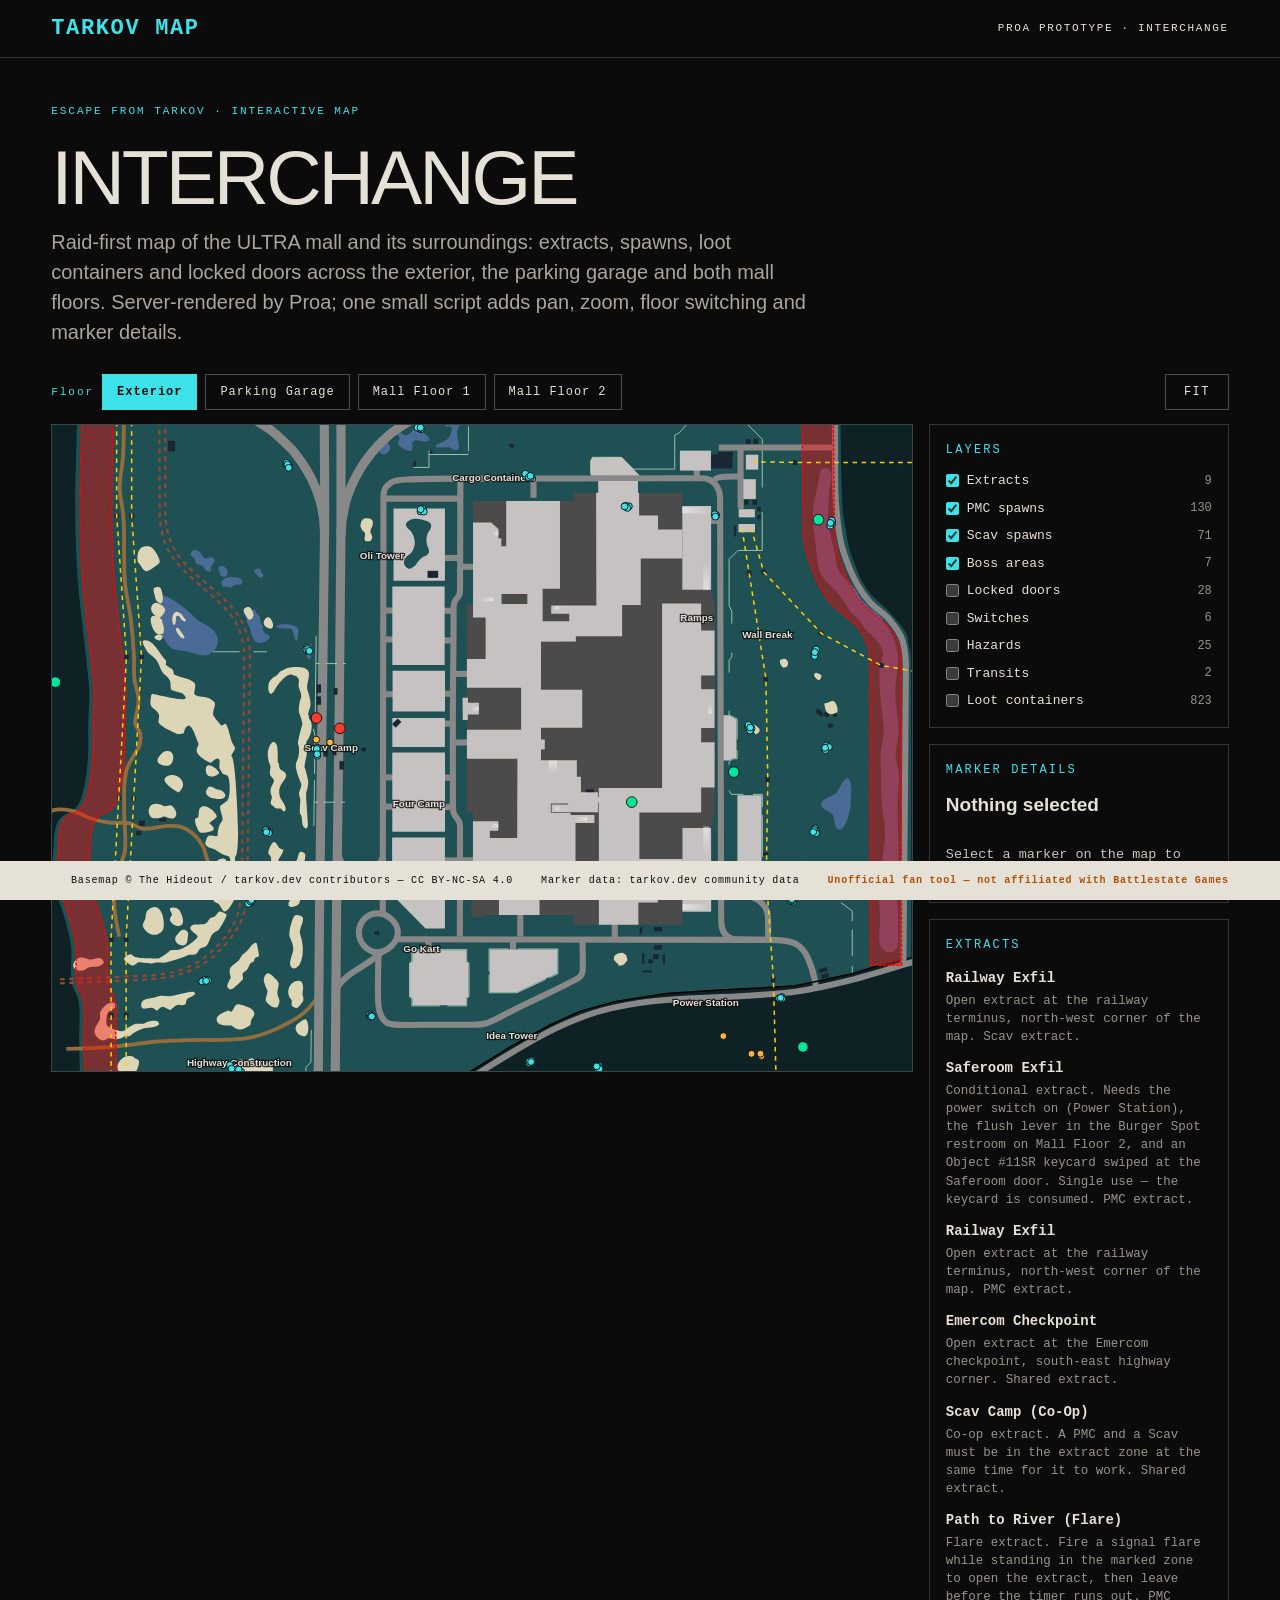
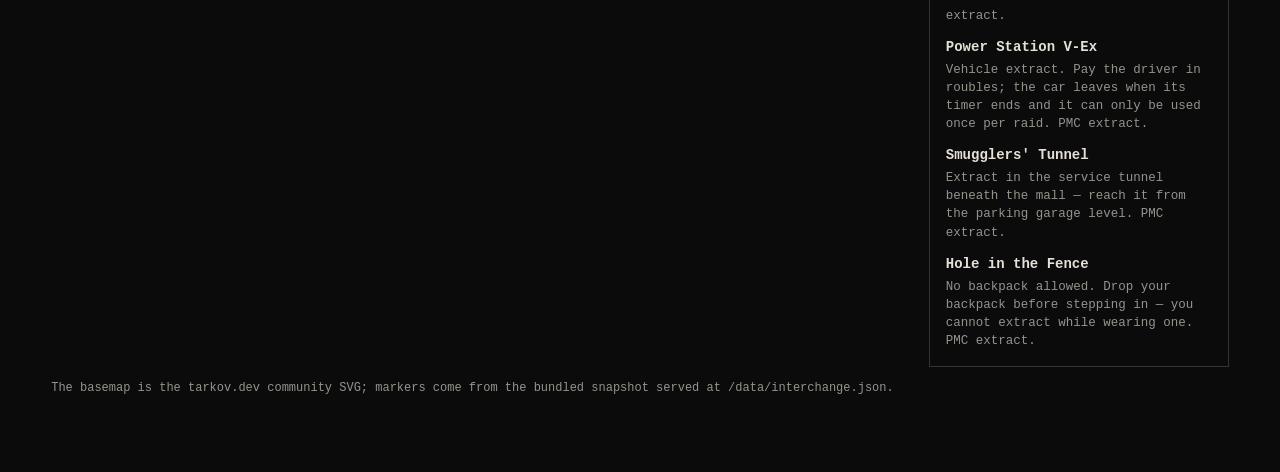
==== index.html @ 5f4df7ed "Static deployment of the Proa build (GitHub Pages) Rendered output of the Proa app (commit f5808dc):" ====
<!DOCTYPE html><!-- Rendered with Proa --><html lang="en"><head><meta charset="utf-8"><meta name="viewport" content="width=device-width, initial-scale=1"><meta name="color-scheme" content="dark"><title>Interchange — Tarkov Map</title><link rel="icon" href="static/favicon.svg"><link rel="stylesheet" href="static/styles.css"></head><body><main data-map-page><header class="topbar"><a class="wordmark" href="./">TARKOV MAP</a><span>PROA PROTOTYPE · INTERCHANGE</span></header><section class="map-intro"><p class="kicker">ESCAPE FROM TARKOV · INTERACTIVE MAP</p><h1 class="map-title">Interchange</h1><p class="lede">Raid-first map of the ULTRA mall and its surroundings: extracts, spawns, loot containers and locked doors across the exterior, the parking garage and both mall floors. Server-rendered by Proa; one small script adds pan, zoom, floor switching and marker details.</p></section><section data-map-app class="map-app"><div class="map-toolbar"><div class="floor-tabs" data-floor-tabs><span class="toolbar-label">Floor</span><button type="button" class="floor-tab" data-floor-tab="exterior">Exterior</button><button type="button" class="floor-tab" data-floor-tab="garage">Parking Garage</button><button type="button" class="floor-tab" data-floor-tab="mall1">Mall Floor 1</button><button type="button" class="floor-tab" data-floor-tab="mall2">Mall Floor 2</button></div><button type="button" class="fit-button" data-fit-button>FIT</button></div><div class="map-layout"><div data-map-stage class="map-stage" id="map-stage"><svg xmlns="http://www.w3.org/2000/svg" xmlns:xlink="http://www.w3.org/1999/xlink" xml:space="preserve" id="svg235" viewBox="0 0 1127.6852 947.02582">
  <style id="style_common">
    .trees { fill:#144043 }
    .cement { fill:#c6c2c2 }
    .land { fill:#1f5054 }
    .rock { fill:#dcd5b6 }
    .water { fill:#4a6b96 }
    .wood { fill:#593700 }
    .tarmac { fill:#768089 }
    .gravel { fill:#946d3e }
    .building { fill:#1a2632 }
    .floor { fill:#70777f }
    .locked { fill:#37414c }
    .map_border { fill:none;stroke:#000;stroke-width:2 }
    .fence { fill:none;stroke:#c4e3c3;stroke-width:1 }
    .road_tarmac { fill:none;stroke:#888 }
    .road_gravel { fill:none;stroke:#946d3e }
    .road_small { stroke-width:5 }
    .road_medium { stroke-width:8 }
    .road_large { stroke-width:12 }
    .railroad { fill:none;stroke:#914833;stroke-dasharray:6;stroke-width:3 }
    .powerline { fill:none;stroke:#ffce00;stroke-width:2;stroke-miterlimit:10;stroke-dasharray:6,6 }
    .danger { fill:red;fill-opacity:.4;stroke:red;stroke-dasharray:4,2;stroke-width:2 }
    .task { fill:#000 }
    .stairs { fill:#FFD700 }
    .shadow { filter:drop-shadow(0 0 2px #000) }
  </style>
  <style id="style_interchange">
    .structure{ fill:#4b4b4b }
  </style>
  <defs id="defs1">
    <linearGradient id="rampDown_l2r">
      <stop offset="0" style="stop-color:#777777;stop-opacity:0"/>
      <stop offset="1" style="stop-color:#000000;stop-opacity:0.5"/>
    </linearGradient>
    <linearGradient id="rampDown_r2l">
      <stop offset="0" style="stop-color:#000000;stop-opacity:0.5"/>
      <stop offset="1" style="stop-color:#777777;stop-opacity:0"/>
    </linearGradient>
    <linearGradient id="rampUp_l2r">
      <stop offset="0" style="stop-color:#ffffff;stop-opacity:0"/>
      <stop offset="1" style="stop-color:#ffffff;stop-opacity:0.5"/>
    </linearGradient>
    <linearGradient id="rampUp_r2l">
      <stop offset="0" style="stop-color:#ffffff;stop-opacity:0.5"/>
      <stop offset="1" style="stop-color:#ffffff;stop-opacity:0"/>
    </linearGradient>
    <linearGradient xlink:href="#rampDown_l2r" id="linearGradient199" x1="570.80627" x2="591.41376" y1="547.44904" y2="547.44904" gradientUnits="userSpaceOnUse"/>
    <linearGradient xlink:href="#rampDown_l2r" id="linearGradient204" x1="619.79303" x2="641.30688" y1="422.59802" y2="422.59802" gradientUnits="userSpaceOnUse"/>
    <linearGradient xlink:href="#rampDown_l2r" id="linearGradient208" x1="570.74658" x2="591.21991" y1="298.05548" y2="298.05548" gradientUnits="userSpaceOnUse"/>
    <linearGradient xlink:href="#rampDown_l2r" id="linearGradient244" x1="655.25275" x2="667.29785" y1="553.22253" y2="553.22253" gradientUnits="userSpaceOnUse"/>
    <linearGradient xlink:href="#rampDown_r2l" id="linearGradient178" x1="548.24091" x2="564.77557" y1="422.53278" y2="422.53278" gradientUnits="userSpaceOnUse"/>
    <linearGradient xlink:href="#rampDown_r2l" id="linearGradient183" x1="573.39221" x2="589.56195" y1="576.43915" y2="576.43915" gradientUnits="userSpaceOnUse"/>
    <linearGradient xlink:href="#rampDown_r2l" id="linearGradient185" x1="684.66193" x2="711.6239" y1="567.37439" y2="567.37439" gradientUnits="userSpaceOnUse"/>
    <linearGradient xlink:href="#rampDown_r2l" id="linearGradient190" x1="654.51849" x2="665.97156" y1="289.8432" y2="289.8432" gradientUnits="userSpaceOnUse"/>
    <linearGradient xlink:href="#rampDown_r2l" id="linearGradient192" x1="576.3573" x2="589.80786" y1="192.79044" y2="192.79044" gradientUnits="userSpaceOnUse"/>
    <linearGradient xlink:href="#rampDown_r2l" id="linearGradient194" x1="559.69928" x2="590.40698" y1="278.69775" y2="278.69775" gradientUnits="userSpaceOnUse"/>
    <linearGradient xlink:href="#rampDown_r2l" id="linearGradient202" x1="673.22711" x2="695.30042" y1="422.70334" y2="422.70334" gradientUnits="userSpaceOnUse"/>
    <linearGradient xlink:href="#rampDown_r2l" id="linearGradient206" x1="583.65594" x2="605.47681" y1="422.56631" y2="422.56631" gradientUnits="userSpaceOnUse"/>
    <linearGradient xlink:href="#rampDown_r2l" id="linearGradient240" x1="863.42493" x2="863.42493" y1="428.76938" y2="416.15024" gradientUnits="userSpaceOnUse"/>
    <linearGradient xlink:href="#rampDown_r2l" id="linearGradient84" x1="657.24396" x2="657.24396" y1="502.37454" y2="489.20514" gradientUnits="userSpaceOnUse"/>
    <linearGradient xlink:href="#rampUp_l2r" id="linearGradient169" x1="673.34357" x2="686.22186" y1="422.54663" y2="422.54663" gradientUnits="userSpaceOnUse"/>
    <linearGradient xlink:href="#rampUp_l2r" id="linearGradient175" x1="584.40588" x2="596.59332" y1="422.229" y2="422.229" gradientUnits="userSpaceOnUse"/>
    <linearGradient xlink:href="#rampUp_l2r" id="linearGradient229" x1="577.13721" x2="585.26691" y1="192.14255" y2="192.14255" gradientUnits="userSpaceOnUse"/>
    <linearGradient xlink:href="#rampUp_l2r" id="linearGradient231" x1="559.83801" x2="578.79132" y1="278.44525" y2="278.44525" gradientUnits="userSpaceOnUse"/>
    <linearGradient xlink:href="#rampUp_l2r" id="linearGradient233" x1="549.2016" x2="559.91034" y1="421.91113" y2="421.91113" gradientUnits="userSpaceOnUse"/>
    <linearGradient xlink:href="#rampUp_l2r" id="linearGradient235" x1="574.34711" x2="585.57257" y1="575.76074" y2="575.76074" gradientUnits="userSpaceOnUse"/>
    <linearGradient xlink:href="#rampUp_l2r" id="linearGradient237" x1="657.16199" x2="657.16199" y1="507.30679" y2="489.81567" gradientUnits="userSpaceOnUse"/>
    <linearGradient xlink:href="#rampUp_l2r" id="linearGradient239" x1="685.30359" x2="702.33179" y1="566.5777" y2="566.5777" gradientUnits="userSpaceOnUse"/>
    <linearGradient xlink:href="#rampUp_r2l" id="linearGradient173" x1="628.65796" x2="641.47662" y1="422.68347" y2="422.68347" gradientUnits="userSpaceOnUse"/>
    <linearGradient xlink:href="#rampUp_r2l" id="linearGradient180" x1="580.14874" x2="592.89923" y1="547.57135" y2="547.57135" gradientUnits="userSpaceOnUse"/>
    <linearGradient xlink:href="#rampUp_r2l" id="linearGradient187" x1="579.55914" x2="593.30176" y1="297.75217" y2="297.75217" gradientUnits="userSpaceOnUse"/>
    <linearGradient xlink:href="#rampUp_r2l" id="linearGradient219" x1="863.62848" x2="863.62848" y1="428.51624" y2="415.77615" gradientUnits="userSpaceOnUse"/>
    <linearGradient xlink:href="#rampUp_r2l" id="linearGradient221" x1="859.25153" x2="859.25153" y1="267.0549" y2="229.66937" gradientUnits="userSpaceOnUse"/>
    <linearGradient xlink:href="#rampUp_r2l" id="linearGradient223" x1="827.39575" x2="865.86719" y1="161.44046" y2="161.44046" gradientUnits="userSpaceOnUse"/>
    <linearGradient xlink:href="#rampUp_r2l" id="linearGradient225" x1="858.66565" x2="858.66565" y1="575.07996" y2="615.83398" gradientUnits="userSpaceOnUse"/>
    <linearGradient xlink:href="#rampUp_r2l" id="linearGradient227" x1="826.42755" x2="864.82324" y1="682.54443" y2="682.54443" gradientUnits="userSpaceOnUse"/>
    <linearGradient xlink:href="#rampUp_r2l" id="linearGradient242" x1="661.1485" x2="668.93115" y1="289.62399" y2="289.62399" gradientUnits="userSpaceOnUse"/>
    <linearGradient xlink:href="#rampUp_r2l" id="linearGradient246" x1="660.5708" x2="669.35779" y1="622.61993" y2="622.61993" gradientUnits="userSpaceOnUse"/>
  </defs>
  <g id="Ground_Level" data-name="Ground Level">
    <g id="Base_Terrain" class="land" data-name="Base Terrain">
      <path d="m1127.69 747.162-41.27 11.484-36.66 11.291-39.01 8.53-36.739 7.449-96.386 5.404-71.785 4.546-68.048 10.614-45.401 12.824L654 836.802l-52.854 29.013-49.816 30.879-17.22 9.853-13.949 6.225-25.19 2.73-458.1031.098s-1.5442-42.934-1.6279-64.411c-.0421-10.802 1.2062-21.619.5662-32.402-.3334-5.617-.7966-11.3-2.2893-16.725-1.616-5.874-5.5539-10.942-7.1324-16.825-1.3237-4.934-1.5933-10.108-1.885-15.207-.6618-11.57 1.5037-23.237.3146-34.764-1.1957-11.592-4.4601-22.893-7.4463-34.158-4.3468-16.397-11.406-32.032-15.21581-48.562-1.00694-4.369-1.7652-8.824-2.00211-13.301-.53738-10.155.47864-20.346 1.332-30.479.98815-11.735.2235-24.038 4.38169-35.055 1.4709-3.898 3.92055-7.56 7.02963-10.332 3.4381-3.066 8.5653-3.638 12.2381-6.418 3.6132-2.735 7.0675-5.955 9.3456-9.872 4.7388-8.149 6.3181-17.824 8.2354-27.054 2.4353-11.722 3.3618-23.733 4.0916-35.684.8192-13.413.067-26.878.3156-40.315.2826-15.279 1.8437-30.552 1.3369-45.826-.4845-14.603-2.711-29.097-4.1797-43.635-3.5092-34.733-8.6059-69.321-11.0685-104.144-2.0489-28.974-2.8865-58.038-3.0766-87.084-.2959-45.221 3.0152-135.6326 3.0152-135.6326l42.5001-.1487 32.1051-13.6815-.075-12.73838 58.9-.10075V13.8489l10.636 8.546 139.573.9248 10.325-9.6421.01-12.4266 80.452-.15153V13.3819l10.629 9.6018h616.408s.62 129.1513 4.17 148.2473c1.78 9.53 3.4 19.495 4.93 29.069 2.35 14.751 8.56 29.141 14.13 42.997 4.9 12.152 13.33 26.25 23.21 34.857 16.39 14.282 26.16 24.973 37.69 40.999 5.2 7.233 4.53 15.573 6.86 24.172 1.67 6.201 1.69 19.197 1.69 19.197Z"/>
    </g>
    <g id="Water" class="water">
      <path d="M272.793 335.596c3.412-.247 6.891-1.532 9.604-3.617 1.417-1.09 3.381-2.597 3.118-4.365-.433-2.904-5.161-3.063-6.985-5.363-1.191-1.502-2.005-3.357-2.37-5.239-.19-.98.355-2.022.125-2.993-.395-1.666-1.883-2.891-2.494-4.49-1.142-2.987-.679-6.501-2.121-9.355-.917-1.815-2.786-2.977-3.991-4.615-.841-1.143-.891-3.193-2.245-3.617-1.599-.501-3.289.971-4.615 1.996-2.297 1.774-4.334 4.146-5.363 6.86-.724 1.908-.746 4.104-.374 6.111.657 3.549 3.344 6.431 4.49 9.854.608 1.817.634 3.796 1.247 5.612 1.142 3.384 2.245 6.951 4.49 9.729.915 1.131 2.169 2.013 3.492 2.619 1.239.567 2.633.972 3.992.873"/>
      <path d="M226.937 261.424c2.016-.036 3.853 1.675 5.862 1.497 1.501-.133 2.752-1.23 4.116-1.871 1.464-.688 2.802-1.702 4.365-2.12 2.255-.604 5.197 1.002 6.985-.499 1.312-1.102 1.799-3.366 1.247-4.989-.41-1.205-1.844-1.824-2.994-2.37-2.269-1.077-4.849-1.515-7.358-1.621-4.4-.186-9.219-.343-13.097 1.746-1.842.992-3.673 2.694-4.115 4.739-.34 1.569.55 3.236 1.371 4.615.362.606.814 1.323 1.497 1.497.714.182 1.384-.61 2.121-.624"/>
      <path d="M193.278 215.991c-2.396-1.582-5.677-3.53-8.29-2.341-2.302 1.048-3.809 4.395-3.243 6.86.43 1.874 3.43 2.014 4.49 3.617 1.096 1.658.769 3.942 1.621 5.738.435.917.918 1.908 1.747 2.494 2.148 1.521 5.434.635 7.608 2.121 1.888 1.29 2.195 4.246 4.116 5.488 1.748 1.129 4.355 2.507 6.094 1.363 1.518-.998.456-3.626 1.015-5.355 1.116-3.451 5.359-6.303 4.615-9.853-.284-1.356-1.803-2.329-3.127-2.738-3.121-.966-6.705 2.399-9.732 1.168-3.399-1.381-3.852-6.542-6.914-8.562"/>
      <path d="M268.922 237.738c-1.477.189-2.94 1.294-3.617 2.62-.416.814-.396 1.919 0 2.744.461.959 1.728 1.256 2.494 1.995 1.147 1.105 1.817 2.701 3.119 3.617.947.667 2.085 1.277 3.242 1.247.819-.02 1.728-.362 2.246-.997.617-.759.825-1.911.623-2.869-.349-1.66-2.469-2.503-2.993-4.116-.232-.712.422-1.627 0-2.245-1.032-1.511-3.299-2.228-5.114-1.996"/>
      <path d="M222.766 234.654c-1.646-.143-3.751.596-4.507 2.065-.904 1.758.551 3.931 1.127 5.822.515 1.69.613 3.876 2.066 4.882 1.905 1.32 5.242 1.852 6.948.282 2.189-2.016 1.705-6.258.375-8.92-1.086-2.175-3.587-3.922-6.009-4.131"/>
      <path d="M1047.62 518.495c2.19 8.138.56 17.5.56 25.803 0 4.723-.53 8.862-1.68 13.462-.84 3.349-7.51 30.075-16.83 20.754-3.83-3.833-1.83-14.177-5.61-17.949-3.39-3.398-17.92-7.902-14.02-15.706 3.07-6.148 14.28-7.551 19.07-12.341 3.38-3.377 14.03-30.676 18.51-14.023"/>
      <path d="M1010.89 107.32c2.74-1.809 7.64-1.197 9.78 1.305 5.65 6.614-.41 17.389-.65 26.083-.39 13.912-2.51 27.867-1.31 41.733 1.11 12.826 5.11 25.237 7.83 37.82 1.88 8.711 1.81 18.151 5.87 26.084 4.63 9.046 13.87 14.882 20.21 22.822 5.35 6.693 7.89 16.085 15 20.867 5.38 3.62 2.41 4.637 8.11 7.738 10.8 5.882 13.35 12.086 20.26 22.257 6.85 10.081 11.74 21.877 13.69 33.909 2.83 17.411-3.45 35.179-3.26 52.818.21 18.104 5.15 36.027 4.57 54.123-.29 8.787-3.94 17.291-3.91 26.083.02 9.898 4.15 19.453 4.56 29.343.38 9.145-1.63 18.241-1.96 27.388-.26 7.385-.09 14.781 0 22.17.22 17.828 1.62 35.645 1.31 53.471-.26 14.586-2.46 29.101-2.61 43.689-.17 16.748 3.09 33.499 1.96 50.21-.77 11.231 3.37 26.825-5.87 33.256-3.99 2.777-11.09.995-14.35-2.608-9.07-10.023-2.49-26.931-3.26-40.429-.74-13.028-1.75-26.084-1.3-39.125.36-10.7 2.12-21.306 3.26-31.952 1.46-13.7 4.59-27.303 4.56-41.081-.02-13.346-3.65-26.462-4.56-39.777-.67-9.76-.45-19.562-.65-29.343-.24-11.737-1.31-23.491-.66-35.212.56-10.068 3.74-19.914 3.92-29.996.28-16.154-3.65-32.123-4.57-48.254-.64-11.286-1.53-22.637-.65-33.908.58-7.482 5.66-14.871 3.91-22.171-2.52-10.57-11.44-18.864-19.56-26.083-9.39-8.345-5.88-10.627-15.33-18.91-9.91-8.685-15.77-21.114-24.13-31.3-7.13-8.696-17.31-15.289-22.17-25.431-5.34-11.15-4.9-24.258-6.52-36.516-2-15.14-4.765-30.399-3.911-45.646.743-13.279 4.721-26.191 7.821-39.125 1.32-5.487-.14-13.197 4.57-16.302"/>
      <path d="M525.335 44.213c-3.766-.2382-13.223 2.9128-9.14 6.9962.831.8309 5.674-1.097 7.561.7899 2.527 2.5274-1.811 12.9819-3.611 14.7825-2.549 2.5485-6.621 4.5076-10.594 5.8774-1.317.4539-7.127 3.0511-6.293 4.7202 1.896 3.7914 16.71-.1666 18.805 1.9279.877.8766 7.506 4.0897 8.915 3.3853 7.34-3.6704-1.401-17.306.451-24.7126.384-1.537.522-3.0331 1.016-4.5137.727-2.1812 4.621-4.5188 1.692-7.4476-2.898-2.898-5.549-1.8055-8.802-1.8055"/>
      <path d="M439.294 60.6702c6.403-.2769-.241 11.0987 1.804 13.1436 5.106 5.1057 1.73 12.3245-4.639 13.9168-1.124.281-4.176.2052-4.896-.5155-7.276-7.275-.772-26.1771 7.731-26.5449"/>
      <path d="M452.953 57.3195c-.612.5311-2.092.454-1.031 2.5772.804 1.6069 2.093 3.3818 3.093 4.3812 2.539 2.5388-2.777 7.59-1.289 10.5664 1.403 2.8058 14.222 11.55 18.04 7.7315 3.75-3.75-3.026-10.4166 4.382-12.8858 4.887-1.629 14.096 3.9438 18.04 0 2.944-2.9444-4.613-7.4473-6.443-9.2779-1.947-1.9472 2.365-7.6863.258-9.7932-1.774-1.7739-9.726-1.3563-11.598.5154-4.132 4.1322-2.101 7.1072-9.535 10.8241-7.981 3.9905-10.395-7.6969-13.917-4.6389"/>
      <path d="M338.269 336.17c-2.585 1.061-2.185 4.246-3.608 5.67-2.795 2.795-.825 16.649 3.608 14.432 3.03-1.515-.965-6.059.258-8.505 1.039-2.079 4.095-13.384-.258-11.597"/>
      <path d="M321.26 331.273c1.987-4.197 3.05-12.928 0-15.978-4.323-4.322-21.776-6.316-26.288-1.804-4.172 4.172 18.912 3.191 19.071 3.35 3.614 3.614 4.259 20.68 7.217 14.432"/>
      <path d="M188.908 303.965c-8.954-9.165-23.287-21.533-36.181-27.98-1.167-.583-6.826-3.305-8.202-1.93-13.662 13.663-3.666 53.259 9.649 66.574 4.928 4.929 15.915 4.582 22.674 6.272 5.638 1.409 19.859 6.033 25.327 5.065 9.767-1.728 17.997-13.548 14.231-24.844-4.388-13.164-20.935-16.439-27.498-23.157"/>
    </g>
    <g id="Structure" class="structure">
      <path d="m827.051 138.497-143.313.015v10.694H552.234v136.242h-7.971v272.834h7.921V675.98h-1.866v18.947h18.704v-2.246h114.874v13.026h143.293v-127.31h37.692l4.67-20.073V285.22l-4.67-19.372h-37.83Z"/>
    </g>
    <g id="Gravel" class="road_gravel  road_small">
      <path d="M349.613 799.308s-11.925 15.751-19.476 21.982c-10.091 8.329-21.905 14.503-33.785 19.985-11.274 5.203-23.034 9.776-35.233 12.089-28.639 5.428-58.244 2.489-87.36 3.861-12.872.606-25.77.851-38.612 1.93-15.013 1.262-29.887 3.888-44.8861 5.31-15.7361 1.491-31.5029 2.815-47.2995 3.378-5.3058.189-24.611.724-24.611.724"/>
      <path d="M210.679 636.103s-5.725-12.194-8.115-18.485c-1.823-4.798-2.26-10.155-4.734-14.652-3.91-7.105-9.231-13.631-15.554-18.709-4.218-3.388-9.219-5.971-14.426-7.439-4.932-1.39-10.206-1.213-15.329-1.127-11.258.189-22.424 5.081-33.587 3.607-6.391-.845-11.714-5.712-18.033-6.988-7.6631-1.548-15.6708.161-23.4434-.677-7.6777-.827-15.34-2.168-22.7671-4.282-10.2266-2.912-19.3548-9.285-29.755-11.497-7.2852-1.549-15.06678-2.836-22.31618-1.127-3.2747.772-8.79124 4.959-8.79124 4.959"/>
      <path d="M87.8943 721.141s-5.3342-24.819-6.4366-37.741c-1.1864-13.908-1.1922-28.846 2.048-42.423 2.462-10.316 8.3832-18.425 11.1177-28.672 1.061-3.976 1.0418-8.176 1.1703-12.288.4695-15.019-1.6383-30.031-1.4628-45.056.2041-17.483-1.5645-35.473 2.9257-52.37 1.6241-6.112 5.5294-11.378 8.4844-16.969 2.713-5.134 6.824-9.65 8.485-15.214 1.565-5.247 2.342-11.036 1.17-16.384-.953-4.349-5.609-7.329-6.437-11.703-.987-5.218 1.338-10.536 2.048-15.799.751-5.563 2.527-11.066 2.341-16.676-.301-9.061-4.541-17.616-5.559-26.624-1.139-10.081-.056-20.297-.585-30.428-.837-16.03-2.132-32.05-4.096-47.981-1.946-15.786-6.1286-31.268-7.6068-47.104-2.7838-29.821.0651-59.967-2.3406-89.82-.9328-11.575-4.4812-22.912-4.6811-34.523-.2515-14.602 3.5319-29.014 4.3885-43.5932 1.0069-17.1371.8777-51.4925.8777-51.4925"/>
    </g>
    <g id="Roads" class="road_tarmac">
      <g id="Normal_Roads" class="road_medium" data-name="Normal Roads">
        <path d="M371.839 791.311c14.514-25.829 42.63-30.618 61.465-51.118"/>
        <path d="M453.672 715.553c.227 12.606-14.117 26.222-26.725 26.062-12.291-.158-24.699-11.961-24.477-26.062.214-13.064 10.305-24.768 24.074-24.92 14.6-.054 26.908 12.735 27.128 24.92Z"/>
        <path d="M375.848 611.636c.195 11.491 12.638 26.263 26.811 26.582 12.852.288 30.38-12.701 31.501-22.739"/>
        <path d="M433.79 690.182c1.321-372.342.972-539.185.949-545.514s.745-9.868 2.59-12.613 4.422-5.271 8.032-7.376 14.905-3.363 19.675-3.623c4.771-.26 13.585-1.076 68.095-1.173"/>
        <path d="M738.453 703.936v21.431"/>
        <path d="m939.504 725.44-487.017-.82"/>
        <path d="M695.935 722.238c.009 6.913.238 11.697.349 17.224.169 8.511.201 13.852.178 20.922-.28 5.229.651 10.977-5.13 14.502-28.254 16.081-62.396 30.406-91.5 45.511-8.95 4.446-22.016 12.08-30.262 14.524-7.477 2.215-14.419 1.799-22.216 1.847-20.106.123-38.313.233-60.127.154-18.706.042-42.61 1.847-48.871-3.131-6.481-5.55-9.34-12.792-10.319-22.695-.946-13.264-.479-23.843-.472-37.625.006-10.957.957-24.531.774-32.971"/>
        <path d="M535.681 120.89s-.121 113.096-.434 141.108c-.05 4.421.283 7.601-1.197 10.89-1.386 3.083-4.262 5.04-5.583 7.926-1.215 2.658-1.666 6.672-1.657 9.79.125 43.479-.741 80.121-.89 120.184-.165 44.759-.337 89.709 0 134.278.026 3.371-.114 9.167.672 12.593.914 3.986 3.991 7.626 5.952 9.899 3.469 4.023 2.682 7.418 2.698 12.778.127 46.257-.239 140.566-.239 140.566"/>
        <path d="M532.529 119.842c109.513.22 210.884-.521 320.668-.476"/>
        <path d="M939.504 725.44s.539-16.427 0-31.097c-.544-14.785-14.901-25.736-30.913-28.018-12.999-1.853-44.156-1.46-44.156-1.46"/>
        <path d="M877.959 666.002c-.166-48.595-.157-224.139-1.309-521.737-.584-9.27-6.133-24.868-23.61-24.893"/>
        <path d="M1002.46 787.74s-1.77-19.587-11.562-40.655c-3.032-6.024-8.537-12.665-14.343-16.093-9.284-5.477-37.051-5.552-37.051-5.552s-29.372 0-45.871-1.023c-11.832-3.101-15.228-13.359-15.429-22.457-.29-13.025-.224-29.371-.245-35.468"/>
        <path d="M513.877 659.713h18.958"/>
        <path d="M514.204 621.114h18.23"/>
        <path d="M512.804 550.918h11.213"/>
        <path d="M512.439 512.397h12.005"/>
        <path d="M512.416 441.475h12.005"/>
        <path d="M449.643 512.082h-13.28"/>
        <path d="M449.643 550.553h-13.371"/>
        <path d="M450.854 402.879h-14.673"/>
        <path d="M512.617 332.444h12.005"/>
        <path d="M513.062 293.351h11.56"/>
        <path d="M451.582 293.026h-15.777"/>
        <path d="M451.246 330.945h-15.777"/>
        <path d="M514.231 224.081h18.514"/>
        <path d="M434.38 146.154h100.137"/>
        <path d="M631.723 120.923v23.994"/>
        <path d="M614.363 720.994v-31.135"/>
        <path d="M604.838 722.569v15.828"/>
        <path d="M493.833 726.704v14.124"/>
        <path d="M525.226 402.132h-12.005"/>
        <path d="M864.641 175.295h15.226"/>
        <path d="M536.844 235.675h18.514"/>
        <path d="M528.127 376.261h18.513"/>
        <path d="M528.413 466.241h18.513"/>
        <path d="M536.206 621.055h18.514"/>
        <path d="M846.019 108.196v8.945"/>
        <path d="m903.518 80.8544.183 78.5306"/>
        <path d="m1028.02 79.0612-153.025-.1501"/>
        <path d="M902.533 117.186c-17.28-.202-32.747-.317-33.909 6.061"/>
        <path d="M1161.63 746.138c-28.84 6.091-85.41 25.046-114 32.234-23.89 6.006-47.955 11.585-72.338 15.125-21.113 3.067-42.506 3.761-63.789 5.261-41.18 2.903-82.634 2.433-123.636 7.234-22.55 2.641-44.649 6.501-66.595 12.321-18.23 4.834-35.366 11.77-52.545 19.554-34.948 15.836-67.128 36.028-99.653 56.382-28.817 18.034-74.355 49.362-74.355 49.362"/>
        <path d="M1117.31 757.28s2.48-260.058 3.26-388.45c.08-12.184-1.07-24.57-4.4-36.288-2.97-10.406-10.21-19.222-17.16-27.483-7.47-8.867-18.2-14.539-25.94-23.169-6.03-6.721-11.37-14.146-15.76-22.035-8.33-14.97-14.79-30.775-19.79-47.439-5.2-17.344-6.62-35.656-8.25-53.69-1.81-20.111-1.67-40.364-1.67-60.5574.01-35.0183-.65-93.39362-.65-93.39362"/>
      </g>
      <g id="Highways" class="road_large">
        <path d="M478.475 39.0898c-26.897 14.6763-39.424 24.1391-57.743 45.0851-23.053 28.0491-41.54 62.7461-41.782 111.7851"/>
        <path d="M348.819 946.999c.148-153.392 2.956-330.318 4.832-484.737.938-77.21 3.189-196.881 3.744-274.029.556-77.149-.585-111.7744-.511-188.47288"/>
        <path d="M259.163 38.8309c28.247 16.232 32.586 20.0323 55.308 42.648 24.094 28.6581 44.204 64.6431 42.85 114.4691"/>
        <path d="M371.059 947.026c0-153.401 3.694-367.166 5.571-521.626.938-77.23 1.727-154.46 2.281-231.557.553-77.097-.121-117.1444-.121-193.843"/>
      </g>
    </g>
    <g id="Rocks" class="rock">
      <path d="M102.722 877.705c-6.9739-.015-9.558 1.716-12.832 4.99-11.9875 11.987 2.2993 26.204 15.684 21.742 2.759-.92 10.73-17.785 7.486-21.029-1.284-1.284-3.688-1.549-4.99-2.852-1.649-1.649-2.423-2.845-5.348-2.851m159.143 3.111c-2.155.01-5.466 2.543-5.872 2.949-2.143 2.144-8.119-2.931-10.337-.713-4.149 4.149-8.289 10.07-13.545 15.327-2.784 2.783-7.098 1.751-9.623 4.277-2.433 2.433-4.209 5.415-6.899 6.299-12.871 4.227-60.054-2.436-62.607.117-2.825 2.824-29.63 1.015-38.496 1.068-18.8232.113-31.2203-14.404-40.9695-9.529-6.7927 3.396-19.1338-7.537-27.4016 8.24-1.752 3.343 18.8125 5.924 20.6071 5.924 5.9813 0 14.239-2.08 19.873-2.08 6.6816 0 10.129-.277 16.127 1.723 6.782 2.26 16.447-1.765 22.812.357 10.272 3.424 20.631-2.329 25.665-1.07 1.91.477 18.966 2.627 23.257 2.437 2.428-.107 6.351-2.344 9.268-2.344 2.258 0 9.705.457 11.742 1.475 3.798 1.899 12.669-.405 20.254-.932 5.077-.352 14.409-.279 14.609-.279 2.246 0 8.099-1.274 10.694-2.139 6.896-2.298 16.007 6.804 23.168-.357 4.167-4.167 15.992 4.285 21.386 1.07 2.907-1.732.076-6.566 1.426-9.267 8.731-17.461-5.559-12.583-14.613-17.11-3.606-1.803-7.295-3.017-9.268-4.99-.323-.324-.76-.455-1.257-.453"/>
      <path d="M923.678 455.31c-1.495-.826-2.805-2.331-3.796-3.322-.779-.778-2.608-1.988-3.037-2.847-.889-1.777 3.286-7.041 6.169-5.6.954.477 1.64 1.45 2.373 2.183.814.815 2.01 1.496 2.657 2.468 2.15 3.225-1.952 6.514-4.366 7.118"/>
      <path d="M1014.41 414.688c1.22-.576 3.37.143 4.37-.854.72-.719 1.84-.603 2.56-1.329.6-.597 1.39-.4 2.18-.664 4.96-1.651 8.78 10.835 7.12 14.142-.7 1.406-4.14 2.499-5.88 2.847-6.91 1.382-8.61-2.49-10.35-7.688-.21-.647.01-1.685-.28-2.278-.51-1.011-.82-3.652.28-4.176"/>
      <path d="M955.568 358.122c.266-.392 4.867-2.55 6.739-1.614 3.276 1.639 4.775 4.97 3.037 8.447-.243.485-.686 1.719-1.234 1.993-1.175.588-2.312.911-3.606 1.234-2.475.619-6.829-7.271-4.936-10.06"/>
      <path d="M1003.78 374.921c1.8.692 4.1 1.347 5.51 2.752 1.8 1.807-1.75 7.813-3.89 6.739-1.47-.732-4.59-3.709-5.13-5.315-.79-2.373 1.46-4.966 3.51-4.176"/>
      <path d="M117.225 210.346c2.629-1.619 7.238-2.301 10.44-1.234 1.057.353 1.879.702 2.752 1.139 3.309 1.655 11.862 15.477 10.441 19.742-.712 2.133-13.646 10.767-16.515 11.484-2.136.534-5.613-2.59-6.454-4.271-1.15-2.3-3.602-5.691-5.315-7.403-.452-.453-.557-2.289-.664-3.037-.873-6.113.9-13.7 5.315-16.42"/>
      <path d="M133.478 263.585c-.574.245-.61 5.714.52 7.973 1.369 2.737.734 6.454 2.773 8.493 13.219 13.218 7.565-16.372 4.68-17.333-3.705-1.235-5.34-.259-7.973.867"/>
      <path d="M130.011 288.025c1.456-3.827 5.105-6.548 9.534-4.334 12.566 6.283 9.436 11.191 1.733 18.894-1.458 1.458-14.216-6.808-11.267-14.56"/>
      <path d="M143.705 304.838c.677.48.573 3.627 1.213 5.547.665 1.996 1.56 3.454 1.56 5.547 0 2.558.35 6.758-1.733 7.8-.551.275-1.539-.097-2.08.173-8.73 4.365-16.458-18.556-12.307-22.707 4.073-4.073 11.482 2.32 13.347 3.64"/>
      <path d="M137.465 325.118c-8.995 2.836 2.401 9.213 5.2 6.414 4.906-4.907.741-8.287-5.2-6.414"/>
      <path d="M257.586 288.545c-11.522.191-4.539 11.408.173 16.12 1.358 1.357 5.547-1.925 5.547-2.947 0-1.012 1.06-2 .693-3.467-.907-3.627-3.073-9.762-6.413-9.706"/>
      <path d="M288.786 307.785c-5.329-13.676-14.584.323-10.053 4.853 6.961 6.962 13.84 4.866 10.053-4.853"/>
      <path d="M121.323 332.118c12.118-.213 19.267 17.795 27.6 26.128 1.45 1.45-.773 5.115.368 6.256 2.805 2.804 6.315 3.738 8.832 6.256 1.229 1.229.546 5.609 2.576 6.624 8.594 4.297 19.263 4.174 25.761 10.672 3.726 3.727-2.466 14.039 1.104 15.824 8.417 4.209 15.356-.468 25.024 9.2 3.344 3.345-3.5 12.966-.943 18.08 1.021 2.042 9.303 12.141 10.436 12.757 2.025 1.1 3.673-3.95 5.595-1.765 4.853 5.521 5.715 23.454 11.172 28.911 4.081 4.081-5.905 11.042-3.265 13.683 5.388 5.388 8.285 92.682 8.285 98.719 0 5.861-.155 28.86-2.944 31.648-3.741 3.741 2.918 20.113 3.68 23.92.798 3.993-3.916 27.941-5.152 31.649-1.262 3.786-10.217 21.488-15.136 16.569-1.824-1.825-4.222-7.223-5.84-8.841-1.65-1.65-5.411-1.989-6.624-4.416-2.704-5.409 5.674-23.132 8.784-26.242 6.822-6.822 9.775 1.315 12.56-9.823.808-3.234 1.818-21.93-1.84-22.438-8.912-1.235-16.836-9.515-21.496-10.097-3.746-.468-10.862-3.594-8.68-9.049 1.099-2.748 1.87-6.046 3.916-7.474 2.188-1.528 11.906 2.476 11.954-.915.097-6.798 1.949-14.564 5.379-17.994 4.217-4.218-5.222-17.15-1.377-20.995 1.825-1.825 6.354-4.24 8.464-6.35 4.488-4.489 4.076-26.071 1.104-32.016-1.157-2.315-5.774-2.094-6.992-3.312-1.085-1.085-1.86-3.7-2.944-4.784-3.513-3.513.681-11.831-1.84-14.352-3.723-3.723-8.434 4.169-11.162 4.652-2.042.361-11.873-6.343-13.862-8.332-9.737-9.737.19-12.867-2.208-17.665-2.893-5.785-6.84-20.182-11.126-22.107-5.994-2.692-7.639 9.224-8.011 9.595-.873.874-7.727 1.289-8.832.736-7.322-3.661-17.366-7.43-23.184-13.248-2.873-2.873 1.027-8.986-.736-12.512-5.456-10.911-13.565-5.773-10.304-22.08.226-1.13-.004-3.678 1.472-4.416 2.297-1.148 59.901 16.136 40.008-.745-1.484-1.259-13.131-3.563-14.153-4.585-4.013-4.013 2.921-10.327-8.191-19.326-6.163-4.991-6.278-9.612-9.936-16.928-3.453-6.906-12.379-10.406-15.456-16.56-1.761-3.523-7.944-12.405-1.84-12.512"/>
      <path d="M201.548 503.607c-1.498-17.35 19.535.704 17.296 2.944-5.665 5.665-16.428 7.108-17.296-2.944"/>
      <path d="M204.492 525.319c2.425-2.974 6.717.415 9.568 1.84 3.249 1.625 7.596.972 10.304 3.68 14.951 14.951-34.218 12.07-19.872-5.52"/>
      <path d="M197.868 549.975c8.085-1.413 20.402 11.614 17.664 14.352-2.825 2.824-6.278 4.805-9.2 7.728-1.087 1.087 8.778 5.574 4.784 9.568-1.642 1.642-13.78 4.519-17.664 2.576-1.514-.757-8.484-15.069-5.52-18.032.744-.744 2.63-.791 3.312-1.472 2.13-2.13-1.462-13.307 6.624-14.72"/>
      <path d="M152.059 477.459c-6.945-.148-8.457 3.501-10.496 5.54-11.977 11.977 9.322 16.438 13.248 12.512 7.035-7.035 4.192-17.903-2.752-18.052"/>
      <path d="M149.659 511.335c12.158-7.893 30.004 6.796 18.032 18.768-.468.468-.978 2.271-2.576 1.472-4.365-2.183-24.618-14.292-15.456-20.24"/>
      <path d="M131.259 547.767c5.838-2.74 10.853-.278 15.088 1.84 3.166 1.583 8.236-2.805 11.04 0 2.783 2.783 8.578 9.822 3.312 15.088-4.75 4.751-13.336-3.592-16.192-.736-1.408 1.408-10.952 2.62-13.248 1.472-6.556-3.278-6.271-14.721 0-17.664"/>
      <path d="M218.844 619.895c.598-.388 5.335-3.128 8.832.368 15.116 15.116-12.88 20.542-12.88 4.416 0-1.968 2.238-3.611 4.048-4.784"/>
      <path d="M125.739 686.136c19.676-15.635 23.838 22.531 18.768 27.6-9.793 9.793-20.658 3.947-25.392-5.52-1.475-2.951 2.351-8.3 2.944-10.672.814-3.254.284-8.709 3.68-11.408"/>
      <path d="M161.435 683.192c3.116.403 5.036 2.343 6.256 4.784 12.492 24.982-8.314 21.642-12.88 12.512-1.954-3.909 3.149-7.319 2.208-9.2-2.651-5.303-5.847-9.427 4.416-8.096"/>
      <path d="M228.525 691.929c2.301 1.432-9.058 19.343-10.049 20.335-1.741 1.741-5.309 2.732-7.728 5.152-3.891 3.89-4.207 11.566-8.832 16.192-2.063 2.063-6.538 1.754-8.464 3.68-2.036 2.035-2.105 5.468-5.152 6.992-2.573 1.286-6.914-.223-9.569 1.104-8.478 4.239-16.84 5.859-25.76 8.832-6.74 2.247-13.545.026-20.71 1.817-4.914 1.229-18.915-1.936-19.77-1.081-6.889 6.889-8.767 4.258-13.9358.595-5.8951-4.179-6.6345-6.842 2.5278-10.899 3.839-1.7 4.692 2.3 7.728 3.312 5.656 1.885 12.371 1.472 18.768 1.472 2.98 0 9.94 1.286 12.512 0 2.989-1.494 10.247-6.198 13.248-9.2 2.585-2.585 8.524-.954 12.144-1.84 5.953-1.457 20.097-9.519 25.025-16.56 2.602-3.719-13.905-8.912-8.096-14.72 3.845-3.846 16.028.164 20.24-4.048 1.738-1.739 2.474-3.947 4.784-6.256 1.361-1.361 4.487-.807 5.888-2.208 6.044-6.044 4.482-9.343 15.201-2.671"/>
      <path d="M169.531 712.632c1.214-.52 4.582-.939 7.36 1.84 2.747 2.746.736 6.82.736 9.568 0 17.666-24.256 5.12-13.616-5.52 2.037-2.036 2.527-4.607 5.52-5.888"/>
      <path d="M748.132 742.384c-3.277.362-7.231.966-9.506 3.24-.706.706-.625 1.683-1.08 2.593-1.848 3.696 2.385 6.058 4.537 8.21.783.783.901 1.873 1.836 2.808.282.282 4.507-.401 4.537-.432.537-.537 1.616-.643 2.269-1.296 1.492-1.492 2.84-3.596 4.104-4.861.69-.69-1.356-7.189-1.62-7.454-.464-.463-4.376-2.886-5.077-2.808"/>
      <path d="M413.522 171.746c-5.717-.132-6.997 1.922-8.504 6.443-1.835 5.503 1.596 9.07 4.639 12.113 2.803 2.804-1.546 8.505 1.288 11.34.714.713 6.137.563 6.701 0 6.458-6.458-1.99-9.938.258-14.433 3.5-7 6.008-15.222-4.382-15.463"/>
      <path d="M325.142 833.506c1.511-.683 6.099-5.307 8.199-3.208 3.86 3.861 5.06 24.737-4.991 21.387-9.556-3.186-12.967-13.762-3.208-18.179"/>
      <path d="M323.717 778.971c8.775.344 4.324 17.869 4.633 18.178.732.731 1.809 6.72 1.07 8.198-1.152 2.304-7.892 12.07-10.694 9.268-1.098-1.098-2.982-1.557-3.92-2.495-1.653-1.653.463-7.022-1.07-8.555-8.713-8.713-2.08-25.068 9.981-24.594"/>
      <path d="M249.22 811.05c4.887 1.598 16.04 4.675 16.04 11.05 0 3.503-2.215 4.787-3.564 7.485-3.864 7.728 3.656 5.479-9.624 12.119-6.295 3.148-12.7.132-16.753-3.921-.335-.335-19.604 2.523-19.604-7.841 0-6.515 10.099-9.327 14.97-11.763 1.514-.757 3.55 2.51 4.634 1.426 5.662-5.662 2.653-12.232 13.901-8.555"/>
      <path d="M293.776 814.258c3.064.291 3.017-4.253 4.277-6.772 1.198-2.396-2.048-8.01-2.495-10.693-.774-4.643 2.937-11.948 1.069-15.684-1.055-2.109-2.998-4.067-4.277-5.346-1.288-1.288-7.877-8.876-10.694-6.06-1.477 1.478-2.363 2.588-3.564 4.99-1.978 3.957 2.345 12.889 3.921 16.04 2.32 4.641-4.778 12.331-.357 16.753 5.005 5.004 7.499 6.334 12.12 6.772"/>
      <path d="M80.7496 855.683c2.3824.683 9.9841.278 13.5161-3.254 1.347-1.347 6.3843.374 8.0093-1.252 4.107-4.106 11.085-7.533 17.772-9.761 2.357-.786 26.276-1.007 18.522-8.761-2.757-2.756-15.258-.01-17.521 2.253-1.585 1.585-10.308-.228-12.766 1.001-2.218 1.109-11.4876 6.232-13.2654 8.01-4.2712 4.271-17.5054-2.371-20.7748-4.005-3.1444-1.572-3.2539-3.942-3.2539-7.259 0-16.206 5.1465-11.904 13.2659-20.024.873-.873-.1547-2.157-.5006-2.503-7.5274-7.527-17.1156 2.694-20.7749 10.012-1.3807 2.762.666 7.178-.7509 10.012-3.6973 7.395-11.4714 15.06-3.0036 23.528 8.7278 8.728 12.0998-.699 17.1596.751Z"/>
      <path d="M46.7556 762.129c2.0016-1.619 13.2761-1.548 13.626-1.723 1.5689-.785 8.2261-4.065 7.0479-6.422-4.8277-9.655-12.6777-.989-19.5775-3.289-3.3602-1.12-9.1523-3.057-12.6862-1.879-6.7213 2.24-11.7521 13.311-2.3493 16.445 6.8403 2.28 10.8313-.619 13.9391-3.132"/>
      <path d="M175.009 305.003c-.824-1.497-2.372-2.445-3.065-3.832-1.267-2.534-3.024-3.855-5.518-5.518-8.614-5.742-11.229 11.762-7.05 15.94 3.265 3.266 2.836-10.346 3.065-10.575.432-.433 1.017-.646 1.839-.92.435-.145 1.644-.042 1.839.153 2.881 2.88 3.485 7.051 8.277 7.051.972 0 .977-1.638.613-2.299"/>
      <path d="M162.441 316.498c-2.568 1.358 8.487 17.511 11.035 12.415.829-1.658-7.512-12.111-8.583-13.181-.742-.742-1.835.44-2.452.766"/>
      <path d="M314.464 367.406c2.408-.404 16.053-.923 20.209 3.233 6.13 6.131-2.289 19 .269 26.675 2.295 6.885 6.186 18.344 2.425 25.866-.4.8-2.221 6.132-1.078 7.275.988.988.09 3.862 1.078 4.85 6.528 6.529 1.758 23.839-3.233 28.831-1.259 1.259-.055 4.366-1.078 5.389-1.743 1.743 1.078 8.394 1.078 10.508 0 4.202-3.675 17.169-2.964 18.592 1.352 2.704 4.85 17.095 4.85 19.939 0 3.888-1.43 10.547-2.695 13.472-.792 1.831 2.281 37.277 2.281 40.626 0 1.873-.297 7.8-3.503 6.197-6.242-3.121-2.788-14.644-6.466-18.322-1.676-1.676.357-18.702-.126-20.148-.69-2.072-2.521-7.083-1.347-9.431 1.006-2.011 3.721-8.725 2.425-11.317-2.195-4.391-9.312-21.254-6.197-27.483 1.599-3.197 2.71-6.847 3.233-10.508.546-3.817.585-10.148-1.077-13.472-.927-1.853 4.623-23.259 5.658-25.328.73-1.459-3.087-13.18-4.042-15.089-1.675-3.351.85-17.326 2.425-20.478 1.37-2.739-2.482-11.547-3.233-14.55-.781-3.125 1.316-7.068 0-9.7-.796-1.591-1.917-2.725-3.233-4.041-.544-.544-2.693.002-3.234-.539-7.373-7.373-21.982 13.249-23.711 16.705-.624 1.249-4.331 8.343-6.466 7.275-2.37-1.185-3.234-4.873-3.234-7.814 0-8.369 4.135-12.71 10.509-15.897 1.884-.942 3.94-5.069 6.197-6.197 1.244-.622 3.898-1.473 4.85-2.425 1.734-1.734 6.259-2.163 9.43-2.694"/>
      <path d="M330.723 611.457c4.274 3.202-2.304 16.882-1.709 17.477 1.292 1.292 2.406 5.869 2.964 7.545 3.404 10.211-4.506 16.947-6.466 24.788-1.328 5.309 1.764 14.507-2.964 18.053-2.122 1.592-8.92 4.553-11.586 1.886-3.407-3.407 2.963-10.069 2.963-13.202 0-14.852 3.046-13.636 8.353-24.25 1.574-3.149-.605-15.694-2.155-17.245-2.226-2.225 1.433-5.865 1.977-8.585 1.33-6.646 2.688-10.911 8.623-6.467"/>
      <path d="M327.423 694.689c5.654 3.796-4.54 16.018-1.886 23.98 4.134 12.401 5.053 27.347-.539 38.531-1.371 2.743-6.946 8.412-10.777 4.58-5.789-5.788 2.155-17.447 2.155-24.788 0-4.025-2.548-10.755-4.311-14.281-2.705-5.411 2.715-25.618 5.928-28.83 2.621-2.622 7.815-.277 9.43.808"/>
      <path d="M116.692 811.719c-.066-11.203 13.243-7.969 20.478-11.587 5.643-2.821 11.221-.808 16.167-.808 6.712 0 28.388-7.361 32.333-5.389 6.343 3.172-6.972 7.511-8.622 9.161-2.028 2.028-.755 6.171-2.964 7.275-7.934 3.967-5.909-5.677-18.053 6.467-2.167 2.167-8.917-4.17-11.586-3.503-6.175 1.544-4.974 8.229-10.778 2.425-4.329-4.329-16.922 4.798-16.975-4.041"/>
      <path d="M230.128 783.427c1.525-2.802 2.3-6.341 4.311-8.353.281-.281-3.607-8.841-.538-12.933 3.353-4.472 6.736-5.389 10.508-9.161 2.307-2.307 2.973-5.668 4.58-7.275 2.483-2.483 4.598-3.789 6.737-5.928 1.447-1.448 9.206-13.157 12.124-10.239 1.042 1.042 4.231 16.517 3.234 17.514-1.247 1.247-3.917 1.223-5.12 2.425-1.169 1.169-.747 3.442-1.616 4.311-.964.963-2.756.87-3.772 1.886-2.436 2.436-2.571 6.343-5.12 8.892-1.641 1.641-3.803 2.995-5.119 4.311-1.92 1.92.985 5.574-.27 8.083-1.069 2.139-11.862 11.859-14.011 12.934-3.905 1.952-7.92-2.806-5.928-6.467"/>
      <path d="M287.355 600.381c-.645.948-5.821 10.076-2.963 12.934.908.908 2.131 2.059 2.425 3.233 2.494 9.978-6.843 23.229-3.773 29.369.887 1.774 5.47 13.661 9.97 9.161 12.645-12.645-2.923-29.949 6.736-39.608.679-.679 4.217-7.369 3.233-8.353-1.034-1.033-3.518-.823-4.311-1.616-4.537-4.537-5.833-13.177-11.317-5.12"/>
      <path d="M285.787 495.47c1.842 3.684-1.484 10.236.269 13.741 1.022 2.043 3.435 3.638 4.581 5.928 2.06 4.122-7.951 10.773-2.695 21.286 1.985 3.971-5.108 9.571 1.617 12.934 1.471.735 2.046 2.504 3.503 3.233 1.994.997 5.19-.066 7.005.539.949.316 3.377 4.239 4.311 3.772 6.558-3.279-4.434-15.997-5.389-18.861-5.477-16.432 9.578-22.583 7.814-29.639-1.31-5.242-6.298-4.244-8.353-8.353-1.554-3.108.362-5.027-2.425-7.814-.741-.741 1.292-21.072-2.425-24.788-4.241-4.242-5.983-.91-8.622 4.041-2.91 5.462-3.043 16.278.809 23.981"/>
    </g>
    <g id="Pavement" class="cement">
      <g id="Outdoors">
        <path d="m771.17 115.843-23.967-23.9312-38.201.0569-2.152 4.5459.06 19.3834"/>
        <path d="M823.868 83.1559v26.1781h40.763V83.1559Z"/>
        <path d="M827.051 265.848V155.851h37.83v109.997Z"/>
        <path d="M910.468 108.017V88.4499h16.313v19.5671Z"/>
        <path d="M907.176 146.628v-26.03h16.411v26.03Z"/>
        <path d="M901.121 170.678v-10.717h21.225v10.717Z"/>
        <path d="M900.727 190.235v-10.788h21.746v10.788Z"/>
        <path d="M574.18 738.154v55.964h35.574l52.986-24.776.175-31.188Z"/>
        <path d="M447.951 159.034v94.911h67.476v-94.911Zm29.993 13.414c2.631.058 5.28.645 7.842 1.245 2.963.695 6.116 1.36 8.56 3.172 1.334.988 2.651 2.344 3.014 3.963.39 1.74-.457 3.572-1.11 5.231-.902 2.295-2.926 4.039-3.805 6.342-.806 2.111-1.153 4.402-1.268 6.659-.124 2.437.099 4.912.634 7.292.433 1.926 1.587 3.635 2.06 5.55.395 1.604 1.133 3.34.635 4.915-.495 1.57-2.031 2.634-3.329 3.646-1.94 1.511-4.553 1.988-6.501 3.487-1.718 1.323-3.034 3.106-4.439 4.757-1.734 2.037-2.781 4.728-4.914 6.342-2.136 1.616-4.822 3.527-7.451 3.012-2.676-.526-5.025-3.113-5.867-5.708-.861-2.652.081-5.803 1.428-8.245 1.753-3.177 5.944-4.361 8.085-7.291 1.813-2.483 3.13-5.403 3.805-8.402.64-2.836.678-5.861.159-8.721-.59-3.244-1.872-6.416-3.646-9.195-1.488-2.332-4.218-3.695-5.709-6.025-.921-1.438-2.131-3.064-1.902-4.756.223-1.644 1.688-2.962 3.011-3.963 2.31-1.746 5.219-2.785 8.087-3.171.869-.118 1.744-.156 2.621-.136"/>
        <path d="M446.391 364.567V261.439h68.645v103.128Z"/>
        <path d="M446.704 425.667v-53.676h68.817v53.676Z"/>
        <path d="M446.391 472.262v-37.991h68.98v37.991Z"/>
        <path d="M446.303 583.478V479.384h69.224v104.094Z"/>
        <path d="M446.112 590.932v75.385l43.839 44.058h25.488V590.932Z"/>
        <path d="M472.768 738.911v15.024l-3.084 2.312v43.457l3.084 2.772v8.899h70.467v-8.899l3.084-2.772v-43.457l-3.084-2.312v-15.024Z"/>
        <path d="M881.266 430.638v59.335h7.477l4.716-3.16 4.751-.012-.001-50.771-10.188-5.392Z"/>
        <path d="M899.424 632.125v-96.601h31.733v96.601Z"/>
        <path d="M827.189 688.369V578.397h37.692v109.972Z"/>
        <path d="m768.848 138.636-.013-15.547h-52.238l.121 15.547"/>
        <path d="m200.697 653.767 7.892-20.946 7.736 2.914-2.166 5.75 2.613.985-2.483 6.59 1.825.687-3.242 8.606Z"/>
      </g>
      <g id="Garage">
        <path d="m713.909 138.53.306 147.744h-59.291v11.087h23.662v9.911h-34.885v-42.676h22.778V149.199h-70.597v59.451l-6.407.131.064-10.44-3.871-.08.033-12.249-9.61-8.672h-23.792v124.959h16.532l.003 54.312h-24.575v37.724h71.244v55.185h-71.244v38.149h66.334l-.325 103.897h-35.889v-9.508h11.127v-12.404h-33.28v74.297h34.136v48.654l53.259.153v-23.595h47.224v-97.231h24.856v-10.437h-24.856v-.009h-6.569v-2.862h-25.838v-12.111h22.823v1.042h-21.715v10.016l60.751.173v-12.372l.972-.002v12.374h.288v147.835h51.794v-29.25h25.546v-18.657h32.292v-38.553h-56.488v-61.058h80.636v-.161h.434v-32.682h17.664v-59.124h-17.664v-18.937h17.664v-50.673h-17.664v-18.176h17.664v-58.991h-17.664v-35.578h-51.274v242.439h-83.191v11.765l-1.085.002v-6.464l-22.279-.002v-20.234h-5.35v-21.634h-47.061v-14.247l5.064-.152-.128-12.706-4.936-.044v-15.511h54.179v-49.984h-54.179l.029-63.067 45.782-.133v-7.109h60.703v-41.022h24.449v-60.784h54.557v-38.238h-31.852v-18.282h-24.777l-.176-29.802ZM589.702 271.395h33.902v13.217h-33.902Z"/>
        <path d="M538.545 407.43h7.064v6.801h14.375v15.2h-14.476v7.164h-6.66Z"/>
      </g>
    </g>
    <g id="Ramps" class="road_small road_tarmac">
      <g id="Big_Ramps" class="road_medium">
        <path d="M863.311 161.428h-36.199" style="stroke:url(#linearGradient223)"/>
        <path d="M858.631 231.41v34.383" style="stroke:url(#linearGradient221)"/>
        <path d="M858.554 614.967v-38.353" style="stroke:url(#linearGradient225)"/>
        <path d="M863.392 681.998h-35.979" style="stroke:url(#linearGradient227)"/>
      </g>
      <path d="M657.146 507.156v-17.127" style="stroke:url(#linearGradient237);stroke-width:10.671096"/>
      <path d="M560.028 278.461h18.778" style="stroke:url(#linearGradient231)"/>
      <path d="M576.427 191.943h9.267" style="stroke:url(#linearGradient229)"/>
      <path d="M548.592 421.971h11.334" style="stroke:url(#linearGradient233)"/>
      <path d="M573.993 575.758h11.505" style="stroke:url(#linearGradient235)"/>
      <path d="M685.17 566.697h16.863" style="stroke:url(#linearGradient239)"/>
      <path d="M863.363 415.883v12.61" style="stroke:url(#linearGradient219)"/>
      <path d="M669.538 289.549h-9.071" style="stroke:url(#linearGradient242)"/>
      <path d="M669.792 552.83h-9.12" style="stroke:url(#linearGradient246)"/>
    </g>
    <g id="Train_Tracks" class="railroad" data-name="Train Tracks">
      <path d="m10.1684 777.275 94.8586-4.009s33.927-.892 50.327-4.767c12.063-2.851 24.028-7.088 34.676-13.434 11.217-6.686 21.158-15.631 29.825-25.398 8.653-9.751 16.748-20.495 21.634-32.581 4.927-12.188 7.143-38.784 7.143-38.784l3.372-309.83s-1.708-14.639-3.879-21.637c-2.558-8.246-5.971-16.356-10.66-23.604-5.562-8.598-13.119-15.763-20.353-23.011-5.55-5.561-11.771-10.409-17.624-15.649-9.738-8.719-20.22-16.692-29.107-26.277-5.933-6.399-11.58-13.191-16.026-20.699-3.926-6.63-7.066-13.799-9.225-21.195-2.436-8.344-4.093-25.753-4.093-25.753l-.926-169.51228"/>
      <path d="m10.389 782.469 95.217-4.062s34.49-1.126 51.199-4.974c12.647-2.913 25.241-7.099 36.494-13.564 11.928-6.853 22.663-15.987 31.904-26.176 9.505-10.48 18.3-22.16 23.599-35.278 5.088-12.597 7.224-40.113 7.224-40.113l3.533-309.96s-1.218-14.713-3.23-21.766c-2.365-8.29-5.787-16.372-10.271-23.735-5.182-8.511-12.055-15.922-18.924-23.14-5.54-5.822-11.902-10.801-17.884-16.168-9.756-8.753-20.226-16.755-29.367-26.148-6.015-6.183-12.015-12.531-16.675-19.79-4.219-6.575-7.591-13.765-10.004-21.195-2.698-8.31-4.872-25.753-4.872-25.753l-.146-169.51228"/>
      <path d="m-13.7689 921.78 1170.2089 1.263"/>
      <path d="m-13.7689 928.832 1170.2089 1.263"/>
    </g>
    <g id="Buildings" class="building">
      <path d="M897.746 189.311v6.416h-2.97v-6.416Z"/>
      <path d="M897.651 181.8v6.965h-2.875V181.8Z"/>
      <path d="M930.039 167.457v5.781h-4.661v-5.781Z"/>
      <path d="M873.667 85.0327v2.9803h-8.694v18.437h27.889V90.2337h.561v-5.201Z"/>
      <path d="M930.029 157v5.755h-4.577V157Z"/>
      <path d="M925.189 147.789v6.319h-6.024v-6.319Z"/>
      <path d="M914.199 147.757v6.222h-6.03v-6.222Z"/>
      <path d="M926.684 68.11v6.3334h-6.264V68.11Z"/>
      <path d="M917.089 68.1376v6.3017h-6.457v-6.3017Z"/>
      <path d="m446.082 442.08 7.447-7.388 4.744 4.78-7.447 7.389Z"/>
      <path d="M492.586 250.152h13.931v-9.243h-13.931Z"/>
      <path d="M710.988 527.763h-10.462v3.731h10.462Z"/>
      <path d="m1007.71 769.351 10.28-2.946-1.5-5.241-10.28 2.947Z"/>
      <path d="m1008.6 771.476 10.08-2.878 1.54 5.394-10.07 2.878Z"/>
      <path d="M151.862 70.2451v13.9207h9.234V70.2451Z"/>
      <path d="M422.81 714.65v3.164l6.329 1.26v-5.659Z"/>
      <path d="m605.096 79.9515 1.638-5.0988-6.476-.7444-.93 2.9774Z"/>
      <path d="M405.364 473.9v3.164l6.329 1.26v-5.659Z"/>
      <path d="m186.72 635.74 4.699-13.075 10.417 3.744-4.699 13.074Z"/>
      <path d="M109.891 582.628h6.811v5.676h-6.811Z"/>
      <path d="m114.053 568.345 7.757.851-.779 7.102-7.757-.851Z"/>
      <path d="m140.54 565.791 9.081.283-.136 4.359-9.081-.284Z"/>
      <path d="m183.86 643.809-3.575 9.908 13.101 4.727 3.575-9.908Z"/>
      <path d="m150.561 636.863-6.129 9.193 4.762 3.175 6.129-9.193Z"/>
      <path d="m140.622 652.536 2.29 10.808 5.598-1.185-2.29-10.809Z"/>
      <path d="m127.294 667.765 11.048.005.003-5.723-11.049-.005Z"/>
      <path d="m127.477 647.078 3.166-8.58 5.764 2.127-3.166 8.58Z"/>
      <path d="M122.574 651.674v9.091h3.983v-9.091Z"/>
      <path d="M789.663 732.327h10.686v5.789h-10.686Z"/>
      <path d="M788.55 743.978h7.273v6.753h-7.273Z"/>
      <path d="M782.317 751.028h6.085v5.343h-6.085Z"/>
      <path d="M774.451 765.498h12.615v2.672h-12.615Z"/>
      <path d="M774.228 756.593h2.894v-13.654h-2.894Z"/>
      <path d="m801.24 744.72.371 12.764 2.974-.087-.371-12.763Z"/>
      <path d="M789.812 708.655h10.612v5.714h-10.612Z"/>
      <path d="m772.225 708.061-1.633 10.167 3.024.485 1.633-10.166Z"/>
      <path d="m1001.3 425.831 3.61-4.263 8.11 6.996-3.65 4.228Z"/>
      <path d="m1014.91 425.831-2.79 4.344 5.54 3.551 2.78-4.345Z"/>
      <path d="m1026.47 433.946 4.1-2.377-2.26-3.895-4.1 2.377Z"/>
      <path d="m1017.53 442.553 6.23-2.213 1.88 5.274-6.23 2.214Z"/>
      <path d="M473.795 104.22v-7.7579h3.384v7.7579Z"/>
      <path d="M352.769 401.001v-11.06h-5.942v11.06Z"/>
      <path d="M352.769 416.764v-11.059h-5.942v11.059Z"/>
      <path d="M352.026 486.09v-11.059h-5.942v11.059Z"/>
      <path d="M361.682 484.852v-11.059h-5.942v11.059Z"/>
      <path d="M382.893 501.853v-11.059h-5.943v11.059Z"/>
      <path d="M369.275 403.642v-9.079h5.034v9.079Z"/>
      <path d="M367.954 483.119v-9.079h5.035v9.079Z"/>
      <path d="M932.654 610.768h7.464v3.857h-7.464Z"/>
      <path d="M494.968 87.7129V83.004h3.942v4.7089Z"/>
    </g>
    <g id="Limit" class="map_border">
      <path d="m75.6469 27.5657 32.1051-13.6815-.075-12.73838 58.9-.10075V13.8489l10.636 8.546 139.573.9248 10.325-9.6421.01-12.4266 80.452-.15153V13.3819l10.629 9.6018h597.808"/>
      <path d="m1086.42 758.646-36.66 11.291-39.01 8.53-36.739 7.449-96.386 5.404-71.785 4.546-68.048 10.614-45.401 12.824L654 836.802l-52.854 29.013-49.816 30.879-17.22 9.853-13.949 6.225-25.19 2.73-423.213.098"/>
    </g>
    <g id="Danger" class="danger">
      <path d="m1114.8 758.585-.39-396.123s-.02-12.997-1.7-19.197c-2.32-8.6-6.2-16.939-11.4-24.172-11.53-16.026-30.9-25.202-42.74-40.999-7.86-10.483-13.26-22.705-18.15-34.857-5.58-13.856-10.27-28.247-12.62-42.997-1.53-9.574-.69-19.377-.89-29.069-1.03-49.408-1.65-148.2475-1.65-148.2475h-41.041s.623 98.8395 1.651 148.2475c.202 9.692-.639 19.495.886 29.069 2.35 14.75 7.04 29.141 12.619 42.997 4.895 12.152 10.295 24.374 18.155 34.857 11.84 15.797 31.21 24.973 42.74 40.999 5.2 7.233 9.07 15.572 11.4 24.172 1.68 6.2 1.7 19.197 1.7 19.197l.39 396.123Z"/>
      <path d="M84.9067 915.634s-1.5442-42.934-1.6279-64.411c-.0421-10.802 1.2062-21.618.5662-32.401-.3333-5.618-.7966-11.3-2.2893-16.726-1.616-5.873-5.5538-10.942-7.1324-16.825-1.3237-4.933-1.5933-10.107-1.885-15.207-.6618-11.569 1.5038-23.236.3146-34.763-1.1957-11.592-4.4601-22.894-7.4463-34.158-4.3468-16.397-11.406-32.033-15.2158-48.563-1.0069-4.369-1.7652-8.823-2.0021-13.3-.5374-10.156.4786-20.346 1.332-30.48.9881-11.734.2235-24.038 4.3817-35.055 1.4709-3.897 3.9205-7.56 7.0296-10.332 3.4381-3.065 8.5653-3.638 12.2382-6.418 3.6131-2.734 7.0674-5.955 9.3455-9.872 4.7388-8.148 6.3181-17.824 8.2354-27.053 2.4353-11.722 3.3618-23.734 4.0916-35.684.8192-13.414.067-26.879.3156-40.315.2827-15.279 1.8437-30.553 1.3369-45.827-.4845-14.603-2.7109-29.097-4.1797-43.634-3.5092-34.734-8.6059-69.321-11.0685-104.145-2.0489-28.973-2.8865-58.038-3.0766-87.083-.2959-45.221 3.0152-135.6331 3.0152-135.6331H39.4728s-3.3111 90.4121-3.0152 135.6331c.1901 29.045 1.0277 58.11 3.0766 87.083 2.4626 34.824 7.5593 69.411 11.0685 104.145 1.4687 14.537 3.6952 29.031 4.1797 43.634.5068 15.274-1.0543 30.548-1.3369 45.827-.2486 13.436.5035 26.901-.3156 40.315-.7299 11.95-1.6563 23.962-4.0916 35.684-1.9174 9.229-3.4966 18.905-8.2355 27.053-2.278 3.917-5.7324 7.138-9.3455 9.872-3.6728 2.78-8.8 3.353-12.2381 6.418-3.1091 2.772-5.5588 6.435-7.0297 10.332-4.15815 11.017-3.3935 23.321-4.38165 35.055-.85337 10.134-1.86938 20.324-1.332 30.48.23691 4.477.99517 8.931 2.00211 13.3 3.80984 16.53 10.86904 32.166 15.21584 48.563 2.9862 11.264 6.2505 22.566 7.4463 34.158 1.1891 11.527-.9764 23.194-.3147 34.763.2917 5.1.5614 10.274 1.885 15.207 1.5786 5.883 5.5165 10.952 7.1324 16.825 1.4928 5.426 1.956 11.108 2.2894 16.726.64 10.783-.6083 21.599-.5662 32.401.0837 21.477 1.6279 64.411 1.6279 64.411Z"/>
    </g>
    <g id="Powerline_Towers" class="building">
      <path d="m81.4913 28.75 6.246.056-.056 6.186-6.246-.057Z"/>
      <path d="M101.184 28.806h6.133v6.414h-6.133Z"/>
      <path d="m81.4913 165.396 6.246.056-.056 6.186-6.246-.057Z"/>
      <path d="M101.184 165.452h6.133v6.414h-6.133Z"/>
      <path d="M94.7532 350.939h6.1378v5.99h-6.1378Z"/>
      <path d="M114.502 350.841h5.742v5.989h-5.742Z"/>
      <path d="M84.5668 536.343h5.785v5.784h-5.785Z"/>
      <path d="M104.165 536.457h5.898v5.974h-5.898Z"/>
      <path d="M74.427 721.846h6.118v5.934h-6.118Z"/>
      <path d="M93.896 721.8h6.164v6.027h-6.164Z"/>
      <path d="M74.195 821.263h6.285v6.181h-6.285Z"/>
      <path d="M93.826 821.29h6.286v6.234h-6.286Z"/>
      <path d="M971.69 95.8654h6.056v6.1646h-6.056Z"/>
      <path d="M1108.84 95.8289h6.22v6.0751h-6.22Z"/>
      <path d="M911.765 240.804h6.056v6.165h-6.056Z"/>
      <path d="M933.33 379.73h6.056v6.164h-6.056Z"/>
      <path d="M936.025 511.606h6.056v6.164h-6.056Z"/>
      <path d="M934.159 640.993h6.056v6.165h-6.056Z"/>
      <path d="M943.283 774.735h6.056v6.165h-6.056Z"/>
      <path d="M947.43 908.684h6.056v6.165h-6.056Z"/>
      <path d="m930.086 240.861 5.586-2.338 2.381 5.686-5.587 2.338Z"/>
      <path d="m1004.85 322.679 4.08-4.473 4.55 4.156-4.08 4.473Z"/>
      <path d="m1084.6 366.768 2-5.717 5.82 2.035-2 5.716Z"/>
    </g>
    <g id="Powerlines" class="powerline">
      <path d="M77.166 950.514V823.879l-.157-99.222 20.3072-370.803-12.8459-185.797V-4.99463"/>
      <path d="M96.956 950.514V823.888l-.15-99.087 20.307-370.992-12.983-185.57V-4.99463"/>
      <path d="m918.494 97.7204 56.353.8617h176.583"/>
      <path d="m905.31 184.902 9.497 58.866 21.982 138.33 2.52 132.416-1.956 129.143 9.258 134.212 3.631 132.413v50.376"/>
      <path d="m917.381 184.657 16.613 57.926 75.846 80.658 78.04 41.751 88.31 15.738"/>
    </g>
    <g id="Fence" class="fence">
      <path d="m346.423 326.466-1.409 112.794m-12.606 475.794.52-22.478 6.505-6.479.536-42.621m3.357-267.276.761-60.571m.075-8.126.632-50.604-2.141-8.501"/>
      <path d="M346.194 362.677h4.584m8.589 0h14.144m8.091 0h3.819"/>
      <path d="M343.765 544.666h4.774m7.928 0h14.474m8.426 0h4.893"/>
      <path d="M211.275 347.126h34.695m17.959 0h17.836"/>
      <path d="M474.067 105.125h20.383V88.209h51.835m0-4.5437V51.1365m0-14.2314V23.9352"/>
      <path d="m706.812 113.731-.071-17.016 2.602-4.8331h37.921l15.475 15.4751h54.419V62.6975l5.205-2.3236 10.874-12.0827h79.087l19.658 19.6577v7.0128m.071 7.961-.026 48.6673m-.018 32.173-.028 50.398h-31.842l-11.67 11.67v60.771l3.576 6.973v16.63m0 38.265v5.364l-3.576 4.649v15.914m0 50.067v5.543l10.549 5.543v26.643m0 14.126v11.265h-5.212l-5.337 3.576v4.47m0 33.616 3.039 5.156h15.896m12.525 0h12.208v16.76m0 9.967v55.619m0 5.852v10.535h-38.444"/>
      <path d="m991.591 622.019 23.769 10.581"/>
      <path d="M1050.15 768.21v-8.834m0-12.946v-34.603m0-11.131v-13.094l-14.88-11.119"/>
      <path d="M610.635 737.322H663.7v32.504l-11.588 5.402m-4.287 1.999-37.813 17.626h-36.658V771.28m0-4.465v-29.493h25.857"/>
      <path d="M494.45 88.209v-5.1984"/>
      <path d="M488.853 738.162h-16.834v15.398c-1.029.771-2.057 1.542-3.086 2.313v44.166c1.028.924 2.057 1.847 3.086 2.771v9.315h36.655m10.101 0h25.211v-9.315c1.028-.924 2.056-1.847 3.084-2.771v-44.166c-1.029-.771-2.056-1.542-3.084-2.313v-15.398h-45.199"/>
    </g>
  </g>
  <g id="First_Floor" data-name="First Floor">
    <g id="Structure-1" class="shadow building" data-name="Structure">
      <path d="M683.825 138.53v10.948H552.357v136.724h-7.951v272.502h7.927v134.083h131.534v12.817h143.389V578.382h37.763l4.791-20.574V284.976l-4.791-19.216h-37.824V138.53Z"/>
    </g>
    <g id="Pavament-1" class="cement">
      <path d="M852.367 558.379h-54.821v134.48H685.117v11.494h140.889v-16.288h1.25v-11.787h-1.25v-99.147h26.529v1.251h11.488v-1.251l4.537-19.964V448.568h-16.193z"/>
      <path d="M685.076 149.795h112.621v136.193h54.67v109.994h16.193v-110.84l-4.508-18.132v-1.25H852.55v1.25h-26.605v-98.997h1.25v-12.048h-1.25v-16.186H685.076Z"/>
    </g>
    <g id="Floor-1" class="floor">
      <path d="M781.966 149.795v1.25h-23.109v5.976h-1.721v-5.976h-27.922v4.996h-1.721v-4.996h-10.445v.539h-1.721v-.539h-4.169v8.416h-1.721v-8.416h-27.678v7.289h-1.721v-7.289h-17.201v1.289h-1.72v-1.289H639.79v3.351h-1.72v-3.351h-13.948v6.351h-1.72v-6.351H602.87v10.666h-1.72v-10.666h-16.66v.724h-1.721v-.724H568.55v.724h-1.721v-.724h-12.503v21.63h9.875v-13.591h1.72v.828h8.969v-.828h1.721v2.548h-10.69v12.764h-11.595v2.231h21.962v4.502l1.635 3.962h11.567v1.721h-12.811l-1.924-4.838v20.313l1.942-4.352h12.793v1.721h-11.584l-1.618 3.451v3.967h-22.427v32.375h29.761v1.721h-28.531v10.4h2.485v-2.516h1.72v4.237h-4.205v2.968h6.44v-10h1.72v.809h10.815v1.721h-1.596v.658h-1.721v-.658h-7.498v13.597h7.498v-10.812h9.104v11.597h8.724v-14.382h-9.638v-1.721h9.638v-5.898h-.83v-1.721h2.551v15.455h5.184v3.527h-1.721v-1.806h-3.463v8.267h-10.445v6.764h13.908v-8.41h1.721v10.131h-8.791v3.361h-26.34v4.117h26.34v2.799h17.228v3.937h-37.584v7.907l-9.142 4.961v9.699h-1.721v-10.723l9.143-4.961v-6.883h-18.547v84.975h9.404v-.908h1.828l-.107 15.578h-1.721v-12.949h-5.326v6.238h-2.684v-1.721h.963v-4.517h-2.357v25.402h9.404v-7.885h1.721v7.885h2.22v13.891h2.827v1.72h-12.954v-1.72h8.407v-12.17h-11.625v5.629h-.022v.06h-6.732v3.36l-2.707 4.865v15l2.707 3.687v3.748h5.453l3.967-8.254h13.506v1.721h-12.401l-3.771 7.826v3.717h11.125v9.088h-1.721v-7.367h-9.404v25.724h9.404v-13.789h1.721v31.069h-1.721v-15.559h-9.404v42.113h9.404v-12.882h1.721v23.273h-1.721v-8.67h-9.404v41.338h18.547v-6.648l-9.143-5.748v-6.303h1.721v5.351l9.142 5.748v7.6h31.807v3.684l-24.336.041v7.162h16.465v1.72h-16.75v11.909h16.75v1.72h-16.465v5.354h-1.721v-.569h-9.033v7.586h-2.078v-1.72h.357v-5.866h-7.648v5.866h5.398v1.72h-5.398v1.774h1.891v1.721h-1.891v3.857h3.279v-4.719h1.721v4.719h4.127v-3.857h-1.836v-1.721h3.557v8.775h-1.721v-1.476h-9.127v7.547h9.127v-3.911h1.721v8.1h-1.721v-2.469h-9.127v7.998h9.127v-3.369h1.721v7.735h-1.721v-2.645h-9.127v6.508h9.127v-2.018h1.721v2.018h.49v1.721h-11.338v7.816h2.072v1.721h-2.072v32.841h4.476v.065h10.217v1.721h-4.09v4.222h-1.72v-4.222h-4.407v8.974h13.551v-8.974h-1.357v-1.721h3.078v12.416h-6.668v1.092h-1.721v-1.092h-6.883v.021h-4.476v4.727h11.359v-2h1.721v2h10.713v-15.395h1.721v15.395h154.017v-35.057h1.721v14.58h8.105v-14.58h1.721v14.58h7.648v-14.58h1.721v14.58h1.416v1.721h-20.611v18.756h61.361v-19.408l6.998-7.039-3.029-3.03-3.969 3.967v-2.726l6.998-7.041-3.029-3.03-3.969 3.969v-2.635l6.998-7.039-3.029-3.029-3.969 3.967v-2.822l6.998-7.04-3.029-3.029-3.969 3.967v-2.727l6.998-7.041-3.029-3.027-3.969 3.967v-2.729l6.998-7.039-3.029-3.029-3.969 3.967v-2.727l6.998-7.041-3.029-3.029-3.969 3.969v-2.729l6.998-7.039-3.029-3.029-3.969 3.967v-29.532h1.229v-9.955h-1.229v-3.863h-25.637v9.916h-1.72v-.701h-.918v-1.721h.918v-7.494h-3.447v7.494h.361v1.721h-.361v9.047h-20.735v.736h-1.723v-2.457h3.749v-.568h1.72v.568h3.76v-4.025h1.721v4.025h9.787v-7.326h-16.988v-6.039h1.72v4.318h15.268v-7.494h-9.787v4.728h-1.721v-4.728h-3.76v.56h-1.72v-.56h-11.848v3.176h-1.721v-3.176h-15.002v-1.508h-6.033v5.582h-26.08v4.037h26.08v5.477h-27.801v-15.096h-29.383v-2.33h.112v-.062h17.125v-.885h49.09v-.949h1.101v-10.954h1.721v2.797h7.098v1.721h-7.098v6.436h6.238v-2.995h-4.088v-1.72h5.809v4.715h1.789v-6.436h-.715v-1.721h.715v-7.476h7.545v-15.754h-4.172v-1.721h4.172v-14.008h-2.781v-1.72h3.285v.004h2.599v50.763h53.004v-44.955h14.213v1.721h-12.492v12.994h24.424v-6.971h1.72v8.692h-26.144v28.506h38.184v1.232h8.425v-1.232h5.243V447.318h3.574v1.27h9.752v-1.27h2.965V430.9h-6.75v-3.225h1.062v2.012h5.688v-13.892h-5.688v8.222h-1.062v-9.679h6.75v-17.106h-2.965v-1.25h-9.752v1.25h-3.574V287.238h-5.243v-1.256h-8.425v1.256h-38.016v28.646h25.982v8.547h-1.72v-6.826h-24.262v12.465h16.699v1.721h-18.42v-44.553H743.13v49.633h-1.902v-15.012h-3.777v-1.721h3.777v-15.746h-7.619v-14.443H731.4v4.41h-5.162v-1.721h3.441v-2.689h-6.48v5.65h7.644v1.721h-7.644v2.402h-1.721v-9.773h-13.006v-1.311h-34.127v.998h-1.721l-.023-2.402H643.65v-.059h-.006v-3.423h.006v-.098h2.008v-3.277h1.72v3.277h19.098v-7.533h1.721v7.533h40.004v-7.533h1.72v7.533h17.572v-5.877h1.721v5.877h27.922v-5.877h1.721v5.877h37.59v-3.277h1.273v-8.711h-1.273v-31.655l3.818 3.817 3.029-3.03-6.847-6.888v-2.729l3.818 3.819 3.029-3.03-6.847-6.89v-2.727l3.818 3.816 3.029-3.029-6.847-6.888v-2.729l3.818 3.816 3.029-3.027-6.847-6.891v-2.726l3.818 3.816 3.029-3.029-6.847-6.889v-2.822l3.818 3.816 3.029-3.029-6.847-6.889v-2.634l3.818 3.818 3.029-3.029-6.847-6.891v-2.726l3.818 3.816 3.029-3.029-6.847-6.889v-21.061h-5.702v-1.25zm-199.197 3.476h1.721v2.361h-7.879v1.202h-1.721v-1.202h-8.969v.639h-1.72v-2.359h18.568zm9.674 2.141h5.924v6.299h-1.721v-4.579h-4.203zm68.674.859h1.72v7.217h17.201v-2.342h1.721v4.063h-35.412v-4.889h-8.277v-2.924h1.72v1.203h8.278v4.889h13.049zm-71.596 3.94h1.721v16.826h-1.721zm167.615 0h1.721v2.062h-1.721zm0 4.875h1.721v8.38h12.381v87.889h-12.381v7.256h-1.721v-8.977h12.379v-84.445h-12.379zm-29.643.632h1.721v102.893h-1.721v-20.215h-35.904v-1.721h35.904v-16.078h-10.509v-1.72h10.509zm-29.537 4.452h13.051v43.818h-1.721v-12.012h-9.683v-1.721h9.683V171.89h-11.33zm-75.554.859h1.72v4.303h6.664v1.72h-6.664v1.936h-1.72zm62.006 1.648h6.148v1.723h-4.428v36.689h9.481v1.721h-9.481v25.623h-1.72V212.81h-9.522v-1.721h9.522v-31.24h-8.86v-1.72h8.86zm-46.479 2.655h6.918v2.797h23.459v1.72h-6.412v9.604h-1.721v-9.604h-15.326v9.604h-1.721v-12.401h-5.197zm-33.207 1.131h4.156v3.765h-4.156zm38.404 18.152h1.721v7.978h30.039v1.721h-30.039v24.563h6.676v1.72h-6.676v16.078h30.039v1.721h-14.705v16.869h10.273v1.721H658.46v-12.455l-3.808-6.135h-11.526zm-38.246 9.074h4.156v3.754h-4.156zm-27.308 27.18h4.199v3.824h-4.199zm44.232 17.902h1.721v7.127l8.621 7.348h14.734v3.74h-2.554v-2.094h-13.168l-9.354-8.08zm62.922 8.453h1.721v8.041h22.013v-7.478h1.721v7.478h5.699v1.721h-26.367v6.463h-1.721v-6.463h-9.951v-1.721h6.885zm-79.943.967h4.136v3.742h-4.136zm152.353 14.307h1.721v2.252h-1.721zm-134.728 9.394h5.072v5.283h-5.072zm1.72 1.721v1.842h1.631v-1.842zm-69.804 6.496h1.72v2.281h-7.82v-1.72h6.1zm154.789 3.389h1.72v1.347h5.899l.008 32.555h17.543v9.443h-1.614v15.143h-22.912V327.4h-44.752v4.84l2.117 2.117-1.14 1.076-2.422-2.422h-12.656l-2.424 2.422-1.305-1.377 1.815-1.816v-4.84h-30.899v15.117h15.762v1.721H616.37l-.021-43.717h56.275v-6.723h1.721v1.047h9.945v1.721h-1.006v.615h-1.722v-.615h-7.217v3.799h5.012v1.721h-5.035v9.787h7.705v-12.83h10.359v12.83h7.184v-9.787h-4.87v-1.721h4.87v-3.799h-6.998v.615h-1.721v-.615h-.676v-1.721h13.199v1.721h-.775v7.189h4.6v-7.189h-2.368v-1.721h4.282zm12.365 8.683h1.721v.541h7.644v1.721h-.539v6.809h-3.062v-1.723h1.341v-5.086h-5.384v5.086h1.636v1.723h-1.636v1.941h-1.721v-9.609zm-153.66 2.239h11.103v1.722h-9.383v11.49h31.036v-11.49h-8.7v-1.722h10.42v53.111h-2.051v-1.721h.331v-10.012h-13.969v10.012h10.162v1.721l-28.943.053-.006-24.614h1.72v9.194h13.514v-21.321h-13.514v7.942h-1.72v-10.559zm15.648 0h3.531v1.722h-3.531zm-27.994 10.306h1.721v11.77h-1.721zm166.006.969h1.721v4.443h11.046v1.721h-12.767zm102.217 12.389h1.72v1.986h10.194v26.838h-1.723v-25.117h-10.191zm-4.336 1.986h1.506v1.721h-1.506zm-263.887 1.125h1.721l.107 16.416h-1.721zm-8.01 8.492h2.684v7.979h-2.684v-1.721h.963v-4.537h-.963zm108.768 4.008h4.222l3.366 3.365v6.766l-2.858 2.861h-5.759l-3.28-3.281 1.215-1.217 2.777 2.777h4.334l1.85-1.851v-5.342l-2.357-2.357h-3.51zm-2.795.924 1.217 1.217-2.19 2.189-1.217-1.217zm-97.856 6.832h1.721v15.523h-1.721zm118.834 4.242h22.235v10.129h-1.721v-8.408h-19.803l-2.172 2.172-1.216-1.219zm35.344 1.52h22.912l-.015 10.123h-1.721v-2.032h-19.438v1.67h-1.72zm-94.092.361h10.953v1.721h-9.232v2.296h-1.721zm13.981 0h10.623l5.443 5.449-1.217 1.215-4.941-4.943h-9.908zm204.24 4.926h1.723v17.423h-1.723zm-218.221 1.754h1.721v7.281h31.523v-3.289l-1.884-1.887 1.217-1.217 2.388 2.391v31.744h-1.721v-8.098h-28.56v22.356h8.291v1.72h-18.684v-1.72h6.393v-22.356h-46.797v22.356h7.848v1.72h-9.569V371.07h9.569v1.721h-7.848v15.935h30.691v-15.935h-7.912v-1.721h23.334zm49.961.939 1.176 1.256-2.008 1.883v7.841h30.133v-4.244h1.721l.017 37.213-33.591-.013v-8.803h1.72v7.082h11.701v-13.141h-13.439v-2.576h14.785v-11.768h-13.047v6.573h-1.72v-18.91zm-81.379 5.877h2.518v1.721h-2.518zm125.528.859h1.72v2.914h19.438v-2.914h1.721v29.114l-2.584 2.55-1.209-1.224 2.072-2.045v-1.205h-21.176zm124.111 14.016h1.723v13.551h-16.957v7.314h-1.721v-9.035h16.955zM648.909 405.24h1.721v10.015h-7.943v-1.72h6.222zm-64.662 8.295h19.881v1.72h-19.881zm48.897 0h3.713v1.72h-3.713zm73.883 1.594 1.218 1.216-.986.987v7.086h.379v1.72h-2.1v-9.519zm3.572 0 1.49 1.49v9.029h.99v3.471h-1.72v-2.981h-1.369v-1.72h.378v-7.086l-.988-.987zm106.332 1.146h1.721v11.4h-1.721zm-99.877 7.645h10.027v7.062h15.123v1.721h-16.843v-7.063h-8.307zm-149.223 5.767h9.569v1.721h-7.848v9.078h-1.721zm16.416 0h19.084v1.721h-19.084zm25.18 0h17.754v1.721h-6.832v22.396h28.764v-8.414h1.72v19.481h-1.72v-8.446h-46.59v17.207l-10.389-.019v-1.721h7.949v-15.467h-30.531v15.467h7.848v1.721h-9.569V445.39h1.721v8.414h47.443v-22.396h-7.568zm21.731 0h6.494v1.721h-6.494zm10.865 0h8.81v9.608h-1.72v-7.887h-7.09zm76.029 2.901h1.721v7.189h-1.721zm-6.693.494h1.72v3.347h-1.72zm-48.325 1.617h21.432v1.721h-3.664v28.451h14.211v-15.307h1.723v23.789h-1.723v-6.031h-30.258v9.641l2.846 2.845-1.217 1.217-3.35-3.35v-27.742h1.721v14.938h14.326V436.42h-14.326v8.431h-1.721zm25.024 0h8.678v9.414h-1.723v-7.693h-6.955zm129.053 3.068h1.72v6.057h16.754v70.084h-10.176v2.31h-1.72v-2.31h-4.512v-1.721h14.688v-66.642h-16.754zm-91.75.774h16.843v1.72h-15.123v6.653h5.59v3.931h-1.72v-2.211h-6.799v-1.72h1.209zm-14.002 2.843h1.72v3.467h-1.72zm-1.596 5.53h9.563v1.72h-7.842v2.211h-1.721zm0 8.461h1.719v1.484h19.467v-1.484h1.72v16.873h-8.886v3.306h7.82v1.721h-7.82v7.379h7.82v1.721h-4.401v5.14h4.401v1.721h-4.401v5.275h4.401v1.721h-4.401v6.148h5.957v-.006h2.442v1.721h-1.568v9.719h-17.086v31.215h-9.708v-8.66h-4.644v8.66h-3.316v-.022h-9.121v-1.72h9.121v-2.854h-4.75v-1.721h4.75v-9.406H692.8v12.758h-11.517v-12.758H674.8v9.406h4.418v1.721h-4.976v2.854h9.894v1.72h-9.894v.881h-1.721v-5.16h-1.799v.004h-5.498v-1.721h5.346v-22.689h-54.905v-8.055h1.721v3.826h32.643v-4.625l-3.266-3.275 1.051-.965 3.244 3.506h12.045l3.949-4.15 1.049 1.029-1.049.926v1.769h5.231v3.303h-1.721v-1.582h-3.51v5.172h3.51v-1.338h1.721v1.338h37.474v-15.176h-6.502v-1.721h6.502zm-60.65 14.662h1.72v7.113l-9.992 9.814h-7.959v-1.72h7.244l8.987-8.807zm-66.737 1.855h4.489v1.721h-4.489zm27.051 0h7.959v13.352h9.795v1.72h-11.516v-13.351h-6.238zm85.586 5.797h1.723v10.277h-23.78l-3.101-3.099 1.217-1.217 2.595 2.596h21.346zm-127.182 9.219h11.225v1.721h-9.504l-.133 9.544h30.824l.133-9.544h-8.793v-1.721h10.514v10.506h.025l-.019 32.752h-1.727v-3.008h-30.824v10.812h8.713v1.721h-10.434V514.91h1.721v8.523h14.674v-21.566h-14.674v8.056h-1.721zm15.715 0h3.319v1.721h-3.319zm68.778 2.176h1.72v2.478l-1.261 1.256v6.959l-.866.869 1.621 1.623h7.106l1.129-1.127-1.992-1.988 1.701-1.693v-8.377h1.72v9.089l-.984.981 1.992 1.988-2.853 2.848h-8.53l-3.341-3.342 1.576-1.582v-6.963l1.262-1.256zm-36.659 11.22h22.452v1.721h-20.731v3.93h-1.721zm58.03 0h24.89v1.721h-24.89zm48.728 21.799h12.26v1.721h-10.539v3.656h-1.721zm-106.68 2.801h1.721v18.072h9.041v1.723h-10.762zm106.68 5.373h1.721v2.365h.644v1.721h-.644v4.947h4.086v-4.947h-1.074v-1.721h2.796v6.668h1.29v1.721h-7.098v.215h-1.721v-7.742zm-122.047 3.779h1.725l-.004 5.635h-10.514v-1.721h8.793zm-17.22 3.914h4.099v1.721h-4.099zm58.205 5.041h6.32v1.721h-6.32zm91.853 23.686h1.721v11.65h-1.721zm13.569 5.176h1.72v3.316h-1.72zm22.156 2.74h1.72v98.24h-5.886v-1.721h4.166v-38.003h-5.158v-1.721h5.158V584.98h-.918v-1.721h.918zm-35.725 6.715h1.721v50.08h21.461v1.721h-2.266v15.185h-1.721v-15.185h-17.474v15.611h-1.721zm9.82 1.213h1.721v.718h21.098v1.721h-.361v3.025h-1.721v-3.025h-11.197v19.566h11.197v-14.257h1.721V619.9h-1.721v-13.633h-11.297v19.721h11.297V622.3h1.721v5.409l-27.602-.008.021-35.485h1.721v12.276h11.221V584.98h-11.221v4.707h-1.721v-6.428h5.123zm-141.955 4.923 1.215 1.217-6.791 6.793-1.217-1.217zm-28.994 4.182h1.721v3.02h-4.596v6.103h3.637v1.721h-3.637v5.39h3.637v1.721h-3.637v5.569h3.637v1.72h-3.637v5.567h3.637v1.72h-3.637v5.205h3.637v1.721h-3.637v.899h-2.39v-1.721h.67v-37.336h4.595zm15.584 9.408 1.217 1.217-1.68 1.68v31.228h-1.72v-31.941zm171.283 30.354h2.129v1.721h-2.129zm-15.912 6.328h1.721v10.578h-1.721zm-184.588 2.082h10.489v5.49h16.545v-4.178h1.72v5.899h-8.009v25.953h-1.721v-5.437h-18.262v-22.004h1.721v6.697h6.285v-.76h1.721v4.01h.4v1.721h-2.121v-3.25h-6.285v11.865h16.541v-8.615h-5.705v-1.721h5.705v-8.459h-8.535v2.289h-1.721v-7.779h-6.285v.943h-1.721v-.943h-.762zm200.5 31.314h2.129v1.721h-2.129z"/>
    </g>
    <g id="Ramps-1" class="road_tarmac road_small" data-name="Ramps">
      <path d="M657.255 489.21003v13.15223" style="stroke:url(#linearGradient84);stroke-width:10"/>
      <path d="M593.02 297.752h-13.174" style="stroke:url(#linearGradient187)"/>
      <path d="M654.122 289.83h11.914" style="stroke:url(#linearGradient190)"/>
      <path d="M589.575 278.805h-29.398" style="stroke:url(#linearGradient194)"/>
      <path d="M574.675 192.269h15.908" style="stroke:url(#linearGradient192)"/>
      <path d="M711.712 567.025h-25.719" style="stroke:url(#linearGradient185)"/>
      <path d="M573.563 575.928h16.312" style="stroke:url(#linearGradient183)"/>
      <path d="M592.926 547.158h-13.025" style="stroke:url(#linearGradient180)"/>
      <path d="M548.483 422.437h16.322" style="stroke:url(#linearGradient178)"/>
      <path d="M583.857 422.437h12.942" style="stroke:url(#linearGradient175)"/>
      <path d="M641.809 422.354h-13.025" style="stroke:url(#linearGradient173)"/>
      <path d="M672.885 422.437h13.19" style="stroke:url(#linearGradient169)"/>
      <path d="M863.364 416.192v12.605" style="stroke:url(#linearGradient240)"/>
      <path d="M654.614 553.027h12.506" style="stroke:url(#linearGradient244)"/>
    </g>
  </g>
  <g id="Second_Floor" data-name="Second Floor">
    <g id="Structure-2" class="shadow building" data-name="Structure">
      <path d="M552.242 149.783v136.225h-7.941v272.691h8.001v134.16l245.505.01v-133.83h54.989V448.858h16.527v-53.269h-17.089V285.861h-54.427V149.783Zm101.016 190.75h8.169l5.72 5.748v8.211l-5.72 5.749h-8.169l-5.721-5.749v-8.211zm.457 73.049h7.368l2.522 2.522h28.601l2.815 2.791v7.215l-2.878 2.876H663.49l-2.589 2.588h-7.232l-2.587-2.588h-28.387l-2.961-2.961v-7.13l2.793-2.791h28.646zm-81.455 2.522h30.392l2.815 2.791v7.215l-2.878 2.876h-30.158l-2.961-2.961v-7.13zm80.918 68.909h8.152l5.706 5.741v8.202l-5.706 5.744h-8.152l-5.707-5.744v-8.202z"/>
    </g>
    <g id="Floor-2" class="floor" data-name="Floor">
      <path d="M566.468 287.971v7.776l-9.466 5.148-.005 41.907h-1.719v-11.405l-9.359-.015v39.172h9.359v-13.148h1.719v14.867h-11.078v33.674h-7.743v5.132l-2.244 4.169v13.567l2.244 4.173v5.454h7.743v33.687h11.116v16.555h-1.719v-14.836h-9.397v39.059h9.397v-12.451h1.719v25.706h-1.719v-8.274h-9.397v40.224h18.545v-8.449l-9.148-5.034v-5.557h1.719v4.513l9.149 5.033v9.494h31.125v-11.673h5.453v1.719h-3.734v9.954h27.269v-9.954h-4.641v-1.719c28.766 0-39.662-.026 41.057-.026v11.699h9.889v-5.69h1.72v5.69h34.855v-3.34h1.719v3.34h23.355v-8.983h-7.913v3.176h3.963v1.719h-5.682v-4.895h-13.611v.838l-.112.503v1.581h-1.719v-2.084h-3.704v-8.952h-3.323v6.967h.843v1.719h-13.964v-1.719h9.924v-14.084h-6.881v12.455h-10.616v-12.455h-7.134v14.084h9.889v1.719h-9.889v.744h-1.719v-14.723l-45.94-.022v-1.719h5.949v-13.428h-14.416v13.428h5.622v1.719h-7.341v-34.759h8.308v1.72h-6.589v13.508h29.454v-4.676l-1.246-1.242 1.216-1.217 1.204 1.204h15.07l11.565-11.566h24.139v-9.915h4.641v1.719h-2.922v8.196h3.357v-4.603h-1.638v-1.719h4.99v1.719h-1.633v4.603h3.794v-8.196h-3.536v-1.719h3.536v-23.328h-2.676v-1.719h2.676v-83.08h-3.653v-1.719h3.653v-22.643h-2.853v-1.719h2.853v-8.059h-4.069v4.706h1.216v1.72h-3.993v-1.72h1.058v-4.706h-2.592v8.059h2.811v1.719h-4.53v-9.778h-3.546v.62l-1.719-.001v-2.003h-20.1l-11.379-11.048H650.85l-2.757 2.806-1.217-1.212.774-.774v-7.697h-29.547v14.763h7.516v1.719l-9.235-.001v-34.886l7.323.001v1.719h-5.604v14.148h14.514v-14.148h-4.445v-1.72l44.603.009v-14.98h1.719v1.651h9.305v1.719h-9.305l.043 15.392h7.065v-13.645h10.345v13.645h7.221v-15.392h-9.769v-1.719h13.972v1.719l-.602.034v6.936h3.297v-6.97h-.631v-1.719l3.962.001v-1.652h1.719v2.507h22.495v-8.341h-7.113v2.922h4.092v1.72h-5.811v-4.642h-13.663v2.964h-1.719v-2.964h-34.903v2.964h-1.719v-2.964h-10.474v10.16h-34.129l-.502.123h-6.86v-1.72h5.423v-8.563h-26.809v8.564h16.938v1.719h-18.657v-10.283zm4.254 6.038h21.98v7.852h-21.98v-1.719h20.26v-4.414h-20.26zm-1.792 14.172h10.349v1.72h-8.63v10.353h12.297v-11.468h4.543v11.468h12.966v-10.353h-8.613v-1.72h10.333v23.697h-1.72v-9.482h-9.572v5.932h-1.719v-5.932h-1.675v19.972h12.966v-6.846h1.72v21.622l-1.053.021h-18.176v-11.501h-12.297v9.606h7.719v1.719h-9.438v-20.733h1.719v6.546h12.297v-20.406h-12.297v8.936h-1.719zm23.887 18.195h1.72v12.541h3.283v1.72l-5.003-.001zm-3.653 4.956h1.719v8.445h-1.719zm52.924 8.625 1.217 1.217-2.488 2.488-8.816.001v-1.72h8.102zm11.17.576h8.169l5.72 5.748v8.211l-5.72 5.749h-8.169l-5.721-5.749v-8.211zm-97.979 7.362h1.719v3.963h-1.719zm139.544 6.792h1.719v3.093l-21.571.001-1.581 1.581-1.217-1.212 2.085-2.089 20.565.001zm-77.721 2.843h23.164l10.305 9.985-.051 26.076h-1.719v-2.326h-28.49v15.046h7.027v1.72h-17.887v-1.72h7.604v-9.708h-21.061v9.708h6.455v1.72l-25.133-.001-1.913-1.913 1.216-1.216 1.414 1.41h11.794v-7.727h-.624v-1.719h.624v-24.45h-.624v-1.719l27.899-.018zm48.13 7.623 1.216 1.216-1.186 1.186v10.486l5.141-.061v-9.227h11.775v1.595h6.1v-1.595h8.218v6.606h-1.719v-4.887h-4.78v4.887h-1.719v-3.292h-6.1v3.292h-1.719v-4.887h-8.337v7.508h8.337v-.708h1.719v.708h6.1v-.708h1.719v.708h4.78v-.708h1.719v1.639h2.058v1.719h-2.058v17.233h-1.719v-16.384h-9.525v3.558l-.077.534h-1.685l-.101-.534h-2.585v14.519h2.686v-1.217h1.719v2.936h-4.405v5.036h13.973v-5.1h1.719v6.819h-32.953v-19.584h1.719v17.865h11.154v-24.832l-11.154.06v1.857h-1.719v-16.542zm-95.756 5.542 17.115.001v1.719h-.62v4.281h-1.719v-4.281h-1.921v4.281h-1.719v-4.281h-9.416v5.922h14.775v7.453h-1.719v-5.733h-1.921v5.733h-1.719v-5.733h-9.416v7.375l14.775-.001v6.997h-1.719v-5.277h-1.921v5.277h-1.719v-5.277h-9.416v7.714h16.301v1.719h-16.301l.023.63 1.085 1.085-1.212 1.217-1.616-1.617zm114.014 17.111h1.719v8.901h-1.719zm-34.689 8.901h1.719v11.323h-8.075v-1.719h6.356zm-15.785 9.604h3.838v1.72h-3.838zm20.699 7.271h7.368l2.522 2.522h28.601l2.815 2.791.029 1.539h-21.865v4.349l21.865.095-.029 1.232-2.878 2.876H663.49l-2.589 2.588h-7.232l-2.587-2.588h-28.387l-2.961-2.961-.109-1.242h21.606v-4.36l-21.497-.083v-1.445l2.793-2.791h28.646zm-51.063 2.522 2.815 2.791v1.528h-21.383v4.443h21.383v1.244l-2.878 2.876h-30.158l-2.961-2.961v-7.13l2.79-2.791zm-25.336 20.409h50.022v1.719h-7.027v4.998h1.624v1.719h-1.624v8.647h2.51v-5.458h-1.371v-1.719h4.341v1.719h-1.251v5.458h2.583v-8.647h-3.15v-1.719h4.869v3.189h8.871v2.342h6.98v1.719h-6.98v1.531h-1.719v-3.873h-7.152v5.458h14.256v-2.135h1.719v2.135h4.271v-15.364h-7.016v-1.719h8.735v40.491l-9.716 9.887h-8.075v-1.719h7.357l8.715-8.876v-18.608h-6.836c0 15.684-.026-8.563-.026 14.548h-3.463v-1.719h2.399v-8.084h-2.794v4.59h1.208v1.719h-4.135v-1.719h1.208v-4.59h-2.923v8.084h3.228v1.719h-5.602v-5.69h-2.553v-1.719h2.553l-.013-7.139h-13.4l-.018 7.139h7.87v1.719h-9.589v-3.615h-7.396v-5.243h-14.295v3.524h.83v1.719h-.83v9.213h9.258v1.719h-14.621v-1.719h1.121V449.32h-19.611v6.344h9.958v-4.578h1.72v4.578h2.548v-4.578h1.719v6.297h-15.945v7.444h9.958v-5.192h1.72v5.192h2.548v-5.192h1.719v6.911h-15.945v5.598h9.958v-3.672h1.72v3.672h2.548v-3.672h1.719v5.391h-17.664v-28.454l1.521-1.522 1.217 1.217-1.019 1.019v1.478h7.822v-.692h1.719v.692h11.674v-2.94h-11.674l-.234.4h-1.485v-2.119h13.393v-4.71h-13.844l-1.41 1.409-1.216-1.216zm55.7 0h3.283v1.719h-3.283zm30.27 0h33.631v6.979h-1.719v-5.26h-14.395v5.948h3.568v2.411h-1.719v-.691h-1.849v14.814h1.849v-.877h1.719v3.873h10.827v-16.431h1.719v16.431h1.559v1.719h-3.696v.773h-1.719v-.773h-2.927v2.321h-1.719v-2.321h-16.258v8.342h8.689v-4.99h1.719v4.99h5.85v-2.751h1.719v2.751h2.927v-4.99h1.719v6.709h-24.342v-10.061h-5.433v10.831l2.235 2.239-1.216 1.212-2.738-2.734v-15.593h1.719v2.326h5.433v-9.206h2.234v-3.615h1.719v3.615h1.548v1.719h-3.782v7.487h5.033v-11.961h-1.251v-1.719h1.251v-11.798h-12.185v18.85h-1.719zm19.366 12.141h1.719v8.944h-1.719zm-85.077 12.558h8.604v1.719h-8.604zm11.699 10.932h9.143v13.028h8.921v1.719h-10.64v-13.028h-7.424zm43.904 12.869h8.152l5.706 5.741v8.202l-5.706 5.744h-8.152l-5.707-5.744v-8.202zm20.186-.15 1.469 1.466h20.978v3.288h-1.719v-1.569H674.12l-1.969-1.969zm-86.266 2.54v11.541h14.234v2.488h-14.234v14.896h4.933v2.115h-1.719v-.396h-3.214v3.913h3.214v-2.035h1.719v2.035h7.672v-9.449h1.719v23.568h-10.251v-1.72h8.532v-9.358h-12.605v11.122h-3.427v-11.122h-13.013v9.358h8.037v1.72h-9.756V513.1h1.719v8.86h13.013v-20.528h-2.66v10.839h1.243v1.719h-2.962v-12.558h-8.634v5.984h-1.719l.064-20zm-31.781 5.399h1.719v4.022h-1.719zm74.944 8.139h10.126l2.295 2.295-1.217 1.213-1.791-1.788h-9.413zm-74.944 28.942h1.719v6.125h-1.719zm14.96 13.522h22.247v7.895h-22.247v-1.719h20.528v-4.457h-20.528zm35.894 3.034h9.976v1.719h-9.976z"/>
    </g>
    <g id="Ramps-2" class="road_tarmac road_small">
      <path d="M570.431 297.912h20.563" style="stroke:url(#linearGradient208)"/>
      <path d="M605.607 422.644h-21.523" style="stroke:url(#linearGradient206)"/>
      <path d="M619.625 422.562h21.606" style="stroke:url(#linearGradient204)"/>
      <path d="M695.05 422.656h-21.865" style="stroke:url(#linearGradient202)"/>
      <path d="M570.492 547.368h20.326" style="stroke:url(#linearGradient199)"/>
    </g>
  </g>
</svg>
</div><aside data-map-side class="map-side"><section data-layer-panel class="side-panel"><h2>Layers</h2><div class="layer-list"><label class="layer-toggle" data-layer-toggle><input type="checkbox" data-layer="extract" data-default-on="true"><span class="layer-name">Extracts</span><span class="layer-count" data-count-for="extract"></span></label><label class="layer-toggle" data-layer-toggle><input type="checkbox" data-layer="pmc_spawn" data-default-on="true"><span class="layer-name">PMC spawns</span><span class="layer-count" data-count-for="pmc_spawn"></span></label><label class="layer-toggle" data-layer-toggle><input type="checkbox" data-layer="scav_spawn" data-default-on="true"><span class="layer-name">Scav spawns</span><span class="layer-count" data-count-for="scav_spawn"></span></label><label class="layer-toggle" data-layer-toggle><input type="checkbox" data-layer="boss" data-default-on="true"><span class="layer-name">Boss areas</span><span class="layer-count" data-count-for="boss"></span></label><label class="layer-toggle" data-layer-toggle><input type="checkbox" data-layer="lock" data-default-on="false"><span class="layer-name">Locked doors</span><span class="layer-count" data-count-for="lock"></span></label><label class="layer-toggle" data-layer-toggle><input type="checkbox" data-layer="switch" data-default-on="false"><span class="layer-name">Switches</span><span class="layer-count" data-count-for="switch"></span></label><label class="layer-toggle" data-layer-toggle><input type="checkbox" data-layer="hazard" data-default-on="false"><span class="layer-name">Hazards</span><span class="layer-count" data-count-for="hazard"></span></label><label class="layer-toggle" data-layer-toggle><input type="checkbox" data-layer="transit" data-default-on="false"><span class="layer-name">Transits</span><span class="layer-count" data-count-for="transit"></span></label><label class="layer-toggle" data-layer-toggle><input type="checkbox" data-layer="loot" data-default-on="false"><span class="layer-name">Loot containers</span><span class="layer-count" data-count-for="loot"></span></label></div></section><section data-detail-card class="side-panel" id="detail-card"><h2>Marker details</h2><p class="detail-name" id="detail-name">Nothing selected</p><p class="detail-meta" id="detail-meta"></p><p class="detail-note" id="detail-note">Select a marker on the map to see what it is and how it works.</p></section><section data-extract-list class="side-panel"><h2>Extracts</h2><ul class="extract-list"><li data-extract-item><button type="button" class="extract-link" data-extract-name="Railway Exfil">Railway Exfil</button><p class="extract-note">Open extract at the railway terminus, north-west corner of the map. Scav extract.</p></li><li data-extract-item><button type="button" class="extract-link" data-extract-name="Saferoom Exfil">Saferoom Exfil</button><p class="extract-note">Conditional extract. Needs the power switch on (Power Station), the flush lever in the Burger Spot restroom on Mall Floor 2, and an Object #11SR keycard swiped at the Saferoom door. Single use — the keycard is consumed. PMC extract.</p></li><li data-extract-item><button type="button" class="extract-link" data-extract-name="Railway Exfil">Railway Exfil</button><p class="extract-note">Open extract at the railway terminus, north-west corner of the map. PMC extract.</p></li><li data-extract-item><button type="button" class="extract-link" data-extract-name="Emercom Checkpoint">Emercom Checkpoint</button><p class="extract-note">Open extract at the Emercom checkpoint, south-east highway corner. Shared extract.</p></li><li data-extract-item><button type="button" class="extract-link" data-extract-name="Scav Camp (Co-Op)">Scav Camp (Co-Op)</button><p class="extract-note">Co-op extract. A PMC and a Scav must be in the extract zone at the same time for it to work. Shared extract.</p></li><li data-extract-item><button type="button" class="extract-link" data-extract-name="Path to River (Flare)">Path to River (Flare)</button><p class="extract-note">Flare extract. Fire a signal flare while standing in the marked zone to open the extract, then leave before the timer runs out. PMC extract.</p></li><li data-extract-item><button type="button" class="extract-link" data-extract-name="Power Station V-Ex">Power Station V-Ex</button><p class="extract-note">Vehicle extract. Pay the driver in roubles; the car leaves when its timer ends and it can only be used once per raid. PMC extract.</p></li><li data-extract-item><button type="button" class="extract-link" data-extract-name="Smugglers&#39; Tunnel">Smugglers' Tunnel</button><p class="extract-note">Extract in the service tunnel beneath the mall — reach it from the parking garage level. PMC extract.</p></li><li data-extract-item><button type="button" class="extract-link" data-extract-name="Hole in the Fence">Hole in the Fence</button><p class="extract-note">No backpack allowed. Drop your backpack before stepping in — you cannot extract while wearing one. PMC extract.</p></li></ul></section></aside></div><p class="map-note">The basemap is the tarkov.dev community SVG; markers come from the bundled snapshot served at /data/interchange.json.</p></section><footer class="receipt"><span>Basemap © The Hideout / tarkov.dev contributors — CC BY-NC-SA 4.0</span><span>Marker data: tarkov.dev community data</span><strong>Unofficial fan tool — not affiliated with Battlestate Games</strong></footer><script src="static/map.js"></script></main></body></html>
---- static/styles.css ----
/*! tailwindcss v4.1.13 | MIT License | https://tailwindcss.com */
@layer properties;
@layer theme, base, proa-compat, components, utilities;
@layer theme, base, components, utilities;
@layer theme {
  :root, :host {
    --font-sans: ui-sans-serif, system-ui, sans-serif, 'Apple Color Emoji', 'Segoe UI Emoji', 'Segoe UI Symbol',
    'Noto Color Emoji';
    --font-mono: ui-monospace, SFMono-Regular, Menlo, Monaco, Consolas, 'Liberation Mono', 'Courier New',
    monospace;
    --color-white: #fff;
    --spacing: 0.25rem;
    --text-xs: 0.75rem;
    --text-xs--line-height: calc(1 / 0.75);
    --font-weight-bold: 700;
    --default-transition-duration: 150ms;
    --default-transition-timing-function: cubic-bezier(0.4, 0, 0.2, 1);
    --default-font-family: var(--font-sans);
    --default-mono-font-family: var(--font-mono);
  }
}
@layer base {
  *, ::after, ::before, ::backdrop, ::file-selector-button {
    box-sizing: border-box;
    margin: 0;
    padding: 0;
    border: 0 solid;
  }
  html, :host {
    line-height: 1.5;
    -webkit-text-size-adjust: 100%;
    tab-size: 4;
    font-family: var(--default-font-family, ui-sans-serif, system-ui, sans-serif, 'Apple Color Emoji', 'Segoe UI Emoji', 'Segoe UI Symbol', 'Noto Color Emoji');
    font-feature-settings: var(--default-font-feature-settings, normal);
    font-variation-settings: var(--default-font-variation-settings, normal);
    -webkit-tap-highlight-color: transparent;
  }
  hr {
    height: 0;
    color: inherit;
    border-top-width: 1px;
  }
  abbr:where([title]) {
    -webkit-text-decoration: underline dotted;
    text-decoration: underline dotted;
  }
  h1, h2, h3, h4, h5, h6 {
    font-size: inherit;
    font-weight: inherit;
  }
  a {
    color: inherit;
    -webkit-text-decoration: inherit;
    text-decoration: inherit;
  }
  b, strong {
    font-weight: bolder;
  }
  code, kbd, samp, pre {
    font-family: var(--default-mono-font-family, ui-monospace, SFMono-Regular, Menlo, Monaco, Consolas, 'Liberation Mono', 'Courier New', monospace);
    font-feature-settings: var(--default-mono-font-feature-settings, normal);
    font-variation-settings: var(--default-mono-font-variation-settings, normal);
    font-size: 1em;
  }
  small {
    font-size: 80%;
  }
  sub, sup {
    font-size: 75%;
    line-height: 0;
    position: relative;
    vertical-align: baseline;
  }
  sub {
    bottom: -0.25em;
  }
  sup {
    top: -0.5em;
  }
  table {
    text-indent: 0;
    border-color: inherit;
    border-collapse: collapse;
  }
  :-moz-focusring {
    outline: auto;
  }
  progress {
    vertical-align: baseline;
  }
  summary {
    display: list-item;
  }
  ol, ul, menu {
    list-style: none;
  }
  img, svg, video, canvas, audio, iframe, embed, object {
    display: block;
    vertical-align: middle;
  }
  img, video {
    max-width: 100%;
    height: auto;
  }
  button, input, select, optgroup, textarea, ::file-selector-button {
    font: inherit;
    font-feature-settings: inherit;
    font-variation-settings: inherit;
    letter-spacing: inherit;
    color: inherit;
    border-radius: 0;
    background-color: transparent;
    opacity: 1;
  }
  :where(select:is([multiple], [size])) optgroup {
    font-weight: bolder;
  }
  :where(select:is([multiple], [size])) optgroup option {
    padding-inline-start: 20px;
  }
  ::file-selector-button {
    margin-inline-end: 4px;
  }
  ::placeholder {
    opacity: 1;
  }
  @supports (not (-webkit-appearance: -apple-pay-button))  or (contain-intrinsic-size: 1px) {
    ::placeholder {
      color: currentcolor;
      @supports (color: color-mix(in lab, red, red)) {
        color: color-mix(in oklab, currentcolor 50%, transparent);
      }
    }
  }
  textarea {
    resize: vertical;
  }
  ::-webkit-search-decoration {
    -webkit-appearance: none;
  }
  ::-webkit-date-and-time-value {
    min-height: 1lh;
    text-align: inherit;
  }
  ::-webkit-datetime-edit {
    display: inline-flex;
  }
  ::-webkit-datetime-edit-fields-wrapper {
    padding: 0;
  }
  ::-webkit-datetime-edit, ::-webkit-datetime-edit-year-field, ::-webkit-datetime-edit-month-field, ::-webkit-datetime-edit-day-field, ::-webkit-datetime-edit-hour-field, ::-webkit-datetime-edit-minute-field, ::-webkit-datetime-edit-second-field, ::-webkit-datetime-edit-millisecond-field, ::-webkit-datetime-edit-meridiem-field {
    padding-block: 0;
  }
  ::-webkit-calendar-picker-indicator {
    line-height: 1;
  }
  :-moz-ui-invalid {
    box-shadow: none;
  }
  button, input:where([type='button'], [type='reset'], [type='submit']), ::file-selector-button {
    appearance: button;
  }
  ::-webkit-inner-spin-button, ::-webkit-outer-spin-button {
    height: auto;
  }
  [hidden]:where(:not([hidden='until-found'])) {
    display: none !important;
  }
}
@layer utilities {
  .visible {
    visibility: visible;
  }
  .static {
    position: static;
  }
  .container {
    width: 100%;
    @media (width >= 40rem) {
      max-width: 40rem;
    }
    @media (width >= 48rem) {
      max-width: 48rem;
    }
    @media (width >= 64rem) {
      max-width: 64rem;
    }
    @media (width >= 80rem) {
      max-width: 80rem;
    }
    @media (width >= 96rem) {
      max-width: 96rem;
    }
  }
  .block {
    display: block;
  }
  .contents {
    display: contents;
  }
  .grid {
    display: grid;
  }
  .inline-flex {
    display: inline-flex;
  }
  .transform {
    transform: var(--tw-rotate-x,) var(--tw-rotate-y,) var(--tw-rotate-z,) var(--tw-skew-x,) var(--tw-skew-y,);
  }
  .resize {
    resize: both;
  }
  .items-center {
    align-items: center;
  }
  .justify-center {
    justify-content: center;
  }
  .border {
    border-style: var(--tw-border-style);
    border-width: 1px;
  }
  .border-\[\#3de1e8\] {
    border-color: #3de1e8;
  }
  .border-current {
    border-color: currentcolor;
  }
  .border-white\/20 {
    border-color: color-mix(in srgb, #fff 20%, transparent);
    @supports (color: color-mix(in lab, red, red)) {
      border-color: color-mix(in oklab, var(--color-white) 20%, transparent);
    }
  }
  .bg-\[\#3de1e8\] {
    background-color: #3de1e8;
  }
  .bg-white\/\[0\.035\] {
    background-color: color-mix(in srgb, #fff 3.5000000000000004%, transparent);
    @supports (color: color-mix(in lab, red, red)) {
      background-color: color-mix(in oklab, var(--color-white) 3.5000000000000004%, transparent);
    }
  }
  .p-6 {
    padding: calc(var(--spacing) * 6);
  }
  .px-2 {
    padding-inline: calc(var(--spacing) * 2);
  }
  .px-5 {
    padding-inline: calc(var(--spacing) * 5);
  }
  .py-1 {
    padding-block: calc(var(--spacing) * 1);
  }
  .py-3 {
    padding-block: calc(var(--spacing) * 3);
  }
  .font-mono {
    font-family: var(--font-mono);
  }
  .text-xs {
    font-size: var(--text-xs);
    line-height: var(--tw-leading, var(--text-xs--line-height));
  }
  .text-\[10px\] {
    font-size: 10px;
  }
  .font-bold {
    --tw-font-weight: var(--font-weight-bold);
    font-weight: var(--font-weight-bold);
  }
  .tracking-\[0\.16em\] {
    --tw-tracking: 0.16em;
    letter-spacing: 0.16em;
  }
  .tracking-\[0\.18em\] {
    --tw-tracking: 0.18em;
    letter-spacing: 0.18em;
  }
  .text-\[\#0b0b0c\] {
    color: #0b0b0c;
  }
  .uppercase {
    text-transform: uppercase;
  }
  .shadow {
    --tw-shadow: 0 1px 3px 0 var(--tw-shadow-color, rgb(0 0 0 / 0.1)), 0 1px 2px -1px var(--tw-shadow-color, rgb(0 0 0 / 0.1));
    box-shadow: var(--tw-inset-shadow), var(--tw-inset-ring-shadow), var(--tw-ring-offset-shadow), var(--tw-ring-shadow), var(--tw-shadow);
  }
  .transition {
    transition-property: color, background-color, border-color, outline-color, text-decoration-color, fill, stroke, --tw-gradient-from, --tw-gradient-via, --tw-gradient-to, opacity, box-shadow, transform, translate, scale, rotate, filter, -webkit-backdrop-filter, backdrop-filter, display, content-visibility, overlay, pointer-events;
    transition-timing-function: var(--tw-ease, var(--default-transition-timing-function));
    transition-duration: var(--tw-duration, var(--default-transition-duration));
  }
  .hover\:bg-transparent {
    &:hover {
      @media (hover: hover) {
        background-color: transparent;
      }
    }
  }
  .hover\:text-\[\#3de1e8\] {
    &:hover {
      @media (hover: hover) {
        color: #3de1e8;
      }
    }
  }
}
@layer components {
  :root {
    color-scheme: dark;
    --ink: #0b0b0c;
    --bone: #e5e1d6;
    --cyan: #3de1e8;
    --red: #ff3b30;
  }
  * {
    box-sizing: border-box;
  }
  body {
    margin: 0;
    background: var(--ink);
    color: var(--bone);
    font-family: ui-monospace,SFMono-Regular,Menlo,monospace;
  }
  a {
    color: inherit;
  }
  .topbar {
    height: 58px;
    border-bottom: 1px solid #ffffff2b;
    display: flex;
    align-items: center;
    justify-content: space-between;
    padding: 0 4vw;
    font-size: 11px;
    letter-spacing: .15em;
  }
  .wordmark {
    font-size: 22px;
    font-weight: 900;
    color: var(--cyan);
    text-decoration: none;
  }
  .hero {
    min-height: 62vh;
    padding: 8vh 4vw 6vh;
    display: grid;
    align-content: center;
    background-image: linear-gradient(#ffffff0a 1px,transparent 1px),linear-gradient(90deg,#ffffff0a 1px,transparent 1px);
    background-size: 48px 48px;
  }
  .kicker,.metric-label,.card-eyebrow {
    color: var(--cyan);
    font-size: 11px;
    letter-spacing: .18em;
  }
  .hero h1 {
    max-width: 1050px;
    margin: .4em 0 .25em;
    font-family: Arial,sans-serif;
    font-size: clamp(54px,8vw,124px);
    line-height: .84;
    text-transform: uppercase;
    letter-spacing: -.065em;
  }
  .lede {
    max-width: 760px;
    color: #aaa69e;
    font-family: Arial,sans-serif;
    font-size: 20px;
    line-height: 1.5;
  }
  .badges {
    display: flex;
    gap: 10px;
    flex-wrap: wrap;
    margin-top: 24px;
  }
  .status-pill {
    display: inline-flex;
    align-items: center;
    gap: 8px;
    border: 1px solid #ffffff45;
    padding: 8px 10px;
    font-size: 10px;
    letter-spacing: .12em;
  }
  .status-dot {
    width: 7px;
    height: 7px;
    border-radius: 50%;
    background: var(--cyan);
    box-shadow: 0 0 12px var(--cyan);
  }
  .hero-action {
    margin-top: 28px;
  }
  .metrics {
    display: grid;
    grid-template-columns: repeat(3,1fr);
    border-top: 1px solid #ffffff2b;
  }
  .metric-card {
    min-height: 210px;
    padding: 28px;
    border-right: 1px solid #ffffff2b;
  }
  .metric-card h2,.metric-value {
    font-family: Arial,sans-serif;
    font-size: 40px;
    font-weight: 800;
    margin: 20px 0;
  }
  .metric-note,.metric-card>p:last-child {
    color: #96938c;
    line-height: 1.5;
  }
  .receipt {
    position: sticky;
    bottom: 0;
    display: flex;
    gap: 28px;
    justify-content: flex-end;
    background: var(--bone);
    color: var(--ink);
    padding: 12px 4vw;
    font-size: 10px;
    letter-spacing: .08em;
  }
  .receipt strong {
    color: #b44e00;
  }
  @media (max-width:760px) {
    .metrics {
      grid-template-columns: 1fr;
    }
    .hero h1 {
      font-size: 52px;
    }
    .receipt {
      position: static;
      flex-wrap: wrap;
      justify-content: flex-start;
    }
  }
  .map-intro {
    padding: 5vh 4vw 3vh;
  }
  .map-title {
    margin: .3em 0 .2em;
    font-family: Arial,sans-serif;
    font-size: clamp(40px,6vw,84px);
    line-height: .9;
    text-transform: uppercase;
    letter-spacing: -.04em;
  }
  .map-app {
    padding: 0 4vw 4vh;
  }
  .map-toolbar {
    display: flex;
    align-items: center;
    gap: 16px;
    flex-wrap: wrap;
    margin-bottom: 14px;
  }
  .floor-tabs {
    display: flex;
    align-items: center;
    gap: 8px;
    flex-wrap: wrap;
  }
  .toolbar-label {
    font-size: 11px;
    letter-spacing: .18em;
    color: var(--cyan);
  }
  .floor-tab {
    background: transparent;
    border: 1px solid #ffffff45;
    color: var(--bone);
    font: inherit;
    font-size: 12px;
    letter-spacing: .08em;
    padding: 8px 14px;
    cursor: pointer;
  }
  .floor-tab:hover {
    border-color: var(--cyan);
  }
  .floor-tab.is-active {
    background: var(--cyan);
    color: var(--ink);
    border-color: var(--cyan);
    font-weight: 700;
  }
  .fit-button {
    margin-left: auto;
    background: transparent;
    border: 1px solid #ffffff45;
    color: var(--bone);
    font: inherit;
    font-size: 12px;
    letter-spacing: .12em;
    padding: 8px 18px;
    cursor: pointer;
  }
  .fit-button:hover {
    border-color: var(--cyan);
    color: var(--cyan);
  }
  .map-layout {
    display: grid;
    grid-template-columns: 1fr 300px;
    gap: 16px;
    align-items: start;
  }
  .map-stage {
    position: relative;
    height: min(72vh,760px);
    min-height: 420px;
    border: 1px solid #ffffff2b;
    background: #0e2226;
    overflow: hidden;
    touch-action: none;
    cursor: grab;
  }
  .map-stage:active {
    cursor: grabbing;
  }
  .map-stage svg {
    width: 100%;
    height: 100%;
    display: block;
  }
  .map-side {
    display: flex;
    flex-direction: column;
    gap: 16px;
  }
  .side-panel {
    border: 1px solid #ffffff2b;
    padding: 16px;
  }
  .side-panel h2 {
    margin: 0 0 12px;
    font-size: 12px;
    letter-spacing: .18em;
    color: var(--cyan);
    text-transform: uppercase;
  }
  .layer-list {
    display: flex;
    flex-direction: column;
    gap: 8px;
  }
  .layer-toggle {
    display: flex;
    align-items: center;
    gap: 8px;
    font-size: 13px;
    cursor: pointer;
  }
  .layer-toggle input {
    accent-color: var(--cyan);
  }
  .layer-count {
    margin-left: auto;
    color: #96938c;
    font-size: 12px;
  }
  .detail-name {
    font-family: Arial,sans-serif;
    font-size: 19px;
    font-weight: 700;
    margin: 0 0 4px;
  }
  .detail-meta {
    color: var(--cyan);
    font-size: 11px;
    letter-spacing: .1em;
    text-transform: uppercase;
    margin: 0 0 8px;
    min-height: 14px;
  }
  .detail-note {
    color: #c9c5bb;
    line-height: 1.5;
    margin: 0;
    font-size: 13.5px;
  }
  .extract-list {
    list-style: none;
    margin: 0;
    padding: 0;
    display: flex;
    flex-direction: column;
    gap: 10px;
  }
  .extract-link {
    background: none;
    border: none;
    color: var(--bone);
    font: inherit;
    font-size: 14px;
    font-weight: 700;
    cursor: pointer;
    padding: 0;
    text-align: left;
  }
  .extract-link:hover {
    color: var(--cyan);
  }
  .extract-note {
    color: #96938c;
    font-size: 12.5px;
    line-height: 1.45;
    margin: 2px 0 0;
  }
  .map-note {
    color: #96938c;
    font-size: 12px;
    margin-top: 12px;
  }
  .marker {
    cursor: pointer;
  }
  .marker .hit {
    fill: transparent;
  }
  .marker .core {
    stroke: #0b0b0c;
    stroke-width: 1.2;
  }
  .marker.cat-extract .core {
    fill: #00e599;
  }
  .marker.cat-transit .core {
    fill: #e53500;
  }
  .marker.cat-pmc_spawn .core {
    fill: #3de1e8;
  }
  .marker.cat-scav_spawn .core {
    fill: #ffb340;
  }
  .marker.cat-boss .core {
    fill: #ff3b30;
  }
  .marker.cat-lock .core {
    fill: #c792ff;
  }
  .marker.cat-switch .core {
    fill: #ffe14d;
  }
  .marker.cat-hazard .core {
    fill: #ff7847;
  }
  .marker.cat-loot .core {
    fill: #9aa3ad;
  }
  .marker.is-selected .core {
    stroke: var(--cyan);
    stroke-width: 2.6;
  }
  .marker.is-cluster .core {
    fill: #5b6670;
  }
  .cluster-count {
    fill: #e5e1d6;
    font-family: ui-monospace,Menlo,monospace;
    font-size: 9px;
    font-weight: 700;
    pointer-events: none;
  }
  .map-label {
    fill: #e5e1d6;
    font-family: Arial,sans-serif;
    font-size: 13px;
    font-weight: 600;
    paint-order: stroke;
    stroke: #0b0b0ccc;
    stroke-width: 3px;
    pointer-events: none;
  }
  @keyframes marker-pulse {
    0% {
      opacity: 1;
    }
    50% {
      opacity: .45;
    }
    100% {
      opacity: 1;
    }
  }
  .marker.cat-extract .core {
    animation: marker-pulse 2.2s ease-in-out infinite;
  }
  @media (max-width:900px) {
    .map-layout {
      grid-template-columns: 1fr;
    }
    .map-stage {
      height: 56vh;
      min-height: 340px;
    }
    .fit-button {
      margin-left: 0;
    }
  }
}
@property --tw-rotate-x {
  syntax: "*";
  inherits: false;
}
@property --tw-rotate-y {
  syntax: "*";
  inherits: false;
}
@property --tw-rotate-z {
  syntax: "*";
  inherits: false;
}
@property --tw-skew-x {
  syntax: "*";
  inherits: false;
}
@property --tw-skew-y {
  syntax: "*";
  inherits: false;
}
@property --tw-border-style {
  syntax: "*";
  inherits: false;
  initial-value: solid;
}
@property --tw-font-weight {
  syntax: "*";
  inherits: false;
}
@property --tw-tracking {
  syntax: "*";
  inherits: false;
}
@property --tw-shadow {
  syntax: "*";
  inherits: false;
  initial-value: 0 0 #0000;
}
@property --tw-shadow-color {
  syntax: "*";
  inherits: false;
}
@property --tw-shadow-alpha {
  syntax: "<percentage>";
  inherits: false;
  initial-value: 100%;
}
@property --tw-inset-shadow {
  syntax: "*";
  inherits: false;
  initial-value: 0 0 #0000;
}
@property --tw-inset-shadow-color {
  syntax: "*";
  inherits: false;
}
@property --tw-inset-shadow-alpha {
  syntax: "<percentage>";
  inherits: false;
  initial-value: 100%;
}
@property --tw-ring-color {
  syntax: "*";
  inherits: false;
}
@property --tw-ring-shadow {
  syntax: "*";
  inherits: false;
  initial-value: 0 0 #0000;
}
@property --tw-inset-ring-color {
  syntax: "*";
  inherits: false;
}
@property --tw-inset-ring-shadow {
  syntax: "*";
  inherits: false;
  initial-value: 0 0 #0000;
}
@property --tw-ring-inset {
  syntax: "*";
  inherits: false;
}
@property --tw-ring-offset-width {
  syntax: "<length>";
  inherits: false;
  initial-value: 0px;
}
@property --tw-ring-offset-color {
  syntax: "*";
  inherits: false;
  initial-value: #fff;
}
@property --tw-ring-offset-shadow {
  syntax: "*";
  inherits: false;
  initial-value: 0 0 #0000;
}
@layer properties {
  @supports ((-webkit-hyphens: none) and (not (margin-trim: inline))) or ((-moz-orient: inline) and (not (color:rgb(from red r g b)))) {
    *, ::before, ::after, ::backdrop {
      --tw-rotate-x: initial;
      --tw-rotate-y: initial;
      --tw-rotate-z: initial;
      --tw-skew-x: initial;
      --tw-skew-y: initial;
      --tw-border-style: solid;
      --tw-font-weight: initial;
      --tw-tracking: initial;
      --tw-shadow: 0 0 #0000;
      --tw-shadow-color: initial;
      --tw-shadow-alpha: 100%;
      --tw-inset-shadow: 0 0 #0000;
      --tw-inset-shadow-color: initial;
      --tw-inset-shadow-alpha: 100%;
      --tw-ring-color: initial;
      --tw-ring-shadow: 0 0 #0000;
      --tw-inset-ring-color: initial;
      --tw-inset-ring-shadow: 0 0 #0000;
      --tw-ring-inset: initial;
      --tw-ring-offset-width: 0px;
      --tw-ring-offset-color: #fff;
      --tw-ring-offset-shadow: 0 0 #0000;
    }
  }
}
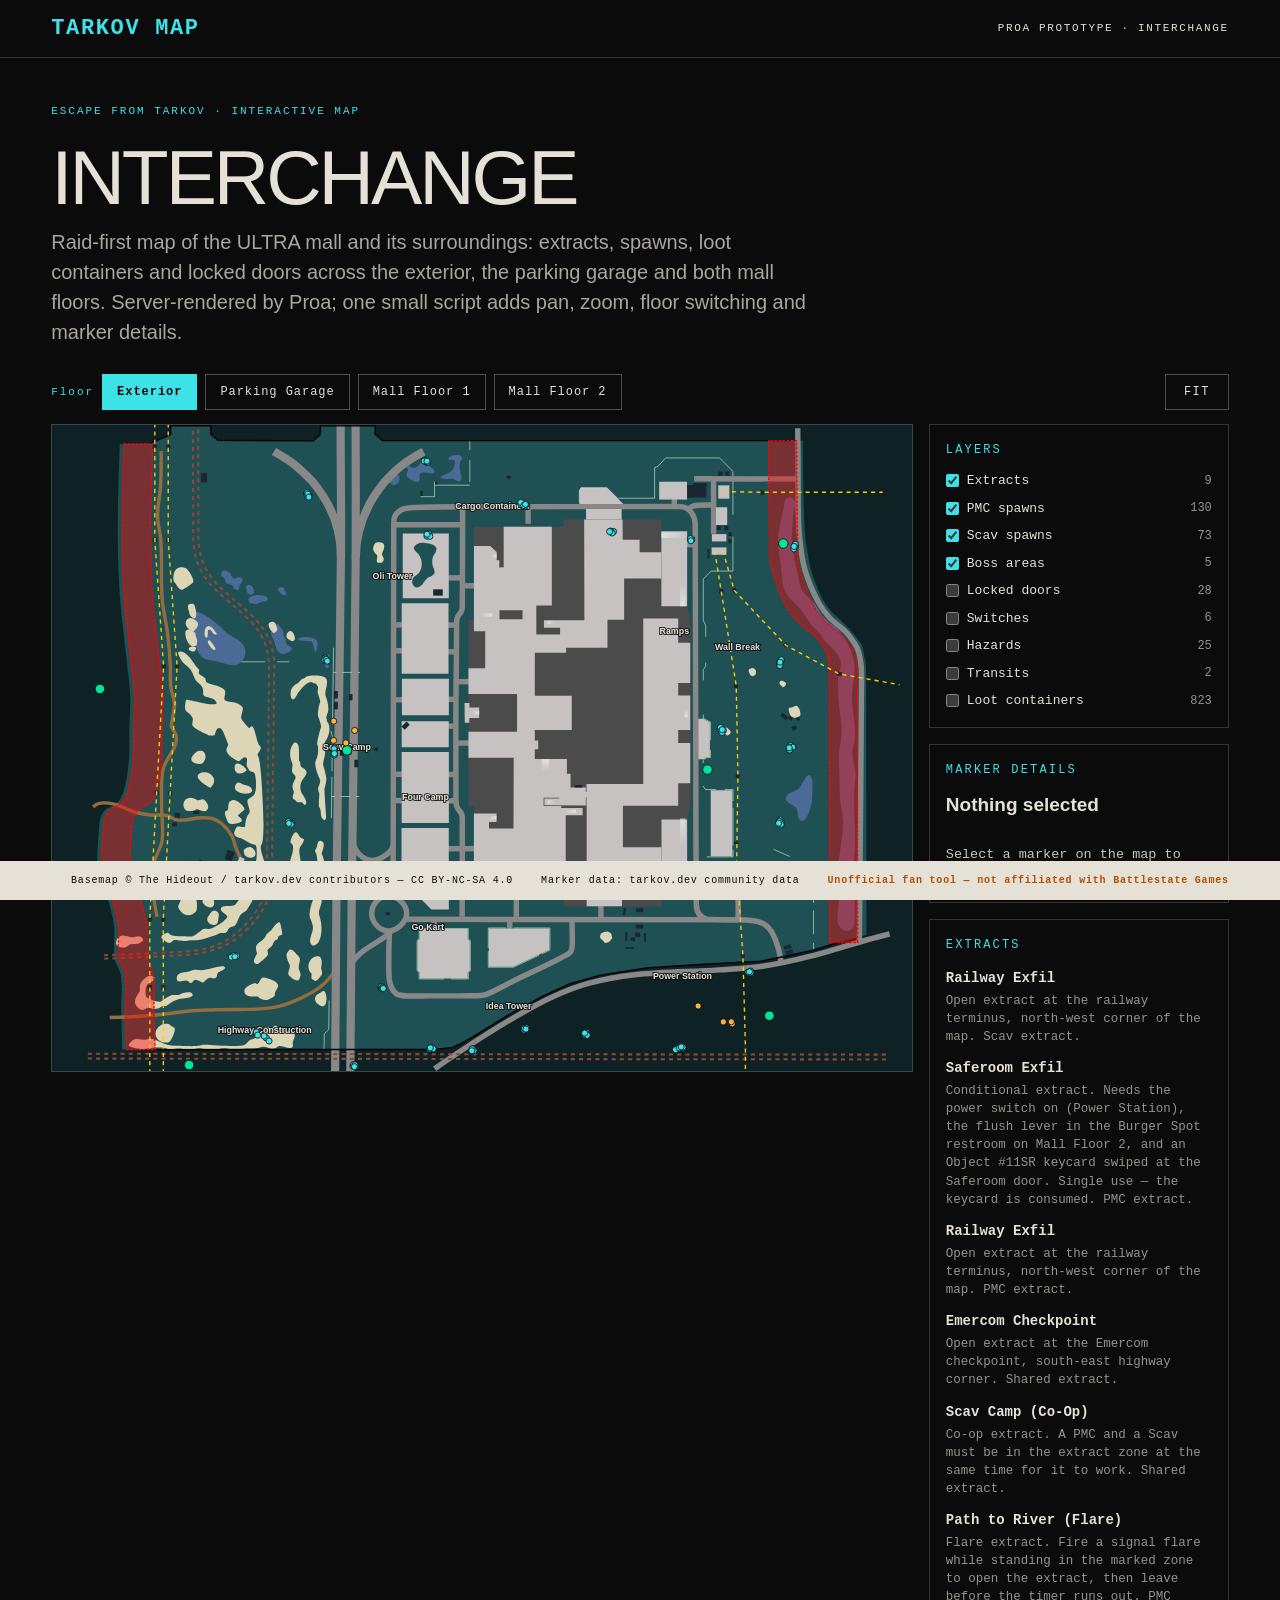
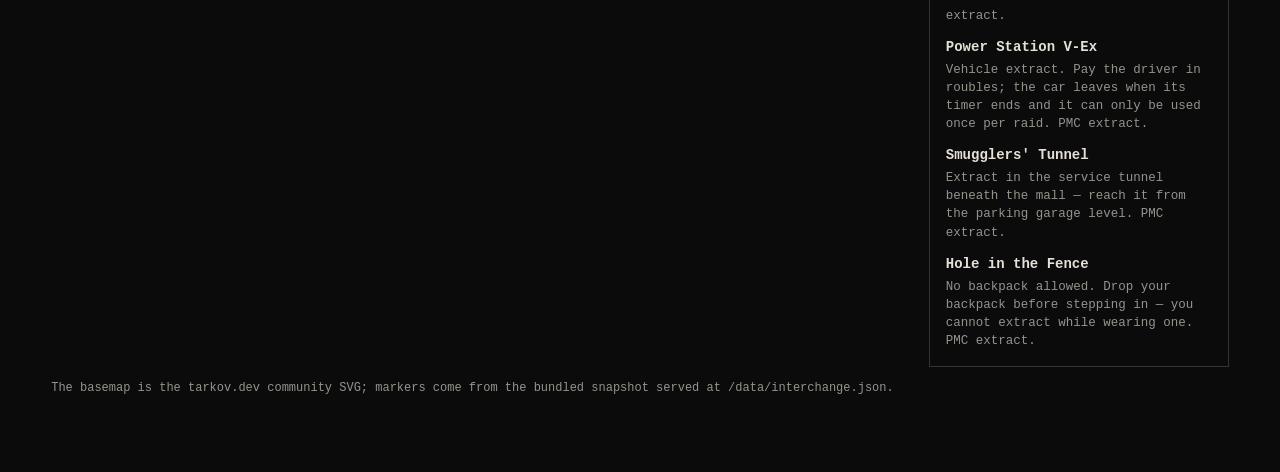
==== commit 3e8f3b4e: "Cache-bust data fetch and assets (v=695ecba) so data fixes reach browsers immediately" ====
--- a/index.html
+++ b/index.html
@@ -1,4 +1,4 @@
-<!DOCTYPE html><!-- Rendered with Proa --><html lang="en"><head><meta charset="utf-8"><meta name="viewport" content="width=device-width, initial-scale=1"><meta name="color-scheme" content="dark"><title>Interchange — Tarkov Map</title><link rel="icon" href="static/favicon.svg"><link rel="stylesheet" href="static/styles.css"></head><body><main data-map-page><header class="topbar"><a class="wordmark" href="./">TARKOV MAP</a><span>PROA PROTOTYPE · INTERCHANGE</span></header><section class="map-intro"><p class="kicker">ESCAPE FROM TARKOV · INTERACTIVE MAP</p><h1 class="map-title">Interchange</h1><p class="lede">Raid-first map of the ULTRA mall and its surroundings: extracts, spawns, loot containers and locked doors across the exterior, the parking garage and both mall floors. Server-rendered by Proa; one small script adds pan, zoom, floor switching and marker details.</p></section><section data-map-app class="map-app"><div class="map-toolbar"><div class="floor-tabs" data-floor-tabs><span class="toolbar-label">Floor</span><button type="button" class="floor-tab" data-floor-tab="exterior">Exterior</button><button type="button" class="floor-tab" data-floor-tab="garage">Parking Garage</button><button type="button" class="floor-tab" data-floor-tab="mall1">Mall Floor 1</button><button type="button" class="floor-tab" data-floor-tab="mall2">Mall Floor 2</button></div><button type="button" class="fit-button" data-fit-button>FIT</button></div><div class="map-layout"><div data-map-stage class="map-stage" id="map-stage"><svg xmlns="http://www.w3.org/2000/svg" xmlns:xlink="http://www.w3.org/1999/xlink" xml:space="preserve" id="svg235" viewBox="0 0 1127.6852 947.02582">
+<!DOCTYPE html><!-- Rendered with Proa --><html lang="en"><head><meta charset="utf-8"><meta name="viewport" content="width=device-width, initial-scale=1"><meta name="color-scheme" content="dark"><title>Interchange — Tarkov Map</title><link rel="icon" href="static/favicon.svg"><link rel="stylesheet" href="static/styles.css?v=695ecba"></head><body><main data-map-page><header class="topbar"><a class="wordmark" href="./">TARKOV MAP</a><span>PROA PROTOTYPE · INTERCHANGE</span></header><section class="map-intro"><p class="kicker">ESCAPE FROM TARKOV · INTERACTIVE MAP</p><h1 class="map-title">Interchange</h1><p class="lede">Raid-first map of the ULTRA mall and its surroundings: extracts, spawns, loot containers and locked doors across the exterior, the parking garage and both mall floors. Server-rendered by Proa; one small script adds pan, zoom, floor switching and marker details.</p></section><section data-map-app class="map-app"><div class="map-toolbar"><div class="floor-tabs" data-floor-tabs><span class="toolbar-label">Floor</span><button type="button" class="floor-tab" data-floor-tab="exterior">Exterior</button><button type="button" class="floor-tab" data-floor-tab="garage">Parking Garage</button><button type="button" class="floor-tab" data-floor-tab="mall1">Mall Floor 1</button><button type="button" class="floor-tab" data-floor-tab="mall2">Mall Floor 2</button></div><button type="button" class="fit-button" data-fit-button>FIT</button></div><div class="map-layout"><div data-map-stage class="map-stage" id="map-stage"><svg xmlns="http://www.w3.org/2000/svg" xmlns:xlink="http://www.w3.org/1999/xlink" xml:space="preserve" id="svg235" viewBox="0 0 1127.6852 947.02582">
   <style id="style_common">
     .trees { fill:#144043 }
     .cement { fill:#c6c2c2 }
@@ -401,4 +401,4 @@
     </g>
   </g>
 </svg>
-</div><aside data-map-side class="map-side"><section data-layer-panel class="side-panel"><h2>Layers</h2><div class="layer-list"><label class="layer-toggle" data-layer-toggle><input type="checkbox" data-layer="extract" data-default-on="true"><span class="layer-name">Extracts</span><span class="layer-count" data-count-for="extract"></span></label><label class="layer-toggle" data-layer-toggle><input type="checkbox" data-layer="pmc_spawn" data-default-on="true"><span class="layer-name">PMC spawns</span><span class="layer-count" data-count-for="pmc_spawn"></span></label><label class="layer-toggle" data-layer-toggle><input type="checkbox" data-layer="scav_spawn" data-default-on="true"><span class="layer-name">Scav spawns</span><span class="layer-count" data-count-for="scav_spawn"></span></label><label class="layer-toggle" data-layer-toggle><input type="checkbox" data-layer="boss" data-default-on="true"><span class="layer-name">Boss areas</span><span class="layer-count" data-count-for="boss"></span></label><label class="layer-toggle" data-layer-toggle><input type="checkbox" data-layer="lock" data-default-on="false"><span class="layer-name">Locked doors</span><span class="layer-count" data-count-for="lock"></span></label><label class="layer-toggle" data-layer-toggle><input type="checkbox" data-layer="switch" data-default-on="false"><span class="layer-name">Switches</span><span class="layer-count" data-count-for="switch"></span></label><label class="layer-toggle" data-layer-toggle><input type="checkbox" data-layer="hazard" data-default-on="false"><span class="layer-name">Hazards</span><span class="layer-count" data-count-for="hazard"></span></label><label class="layer-toggle" data-layer-toggle><input type="checkbox" data-layer="transit" data-default-on="false"><span class="layer-name">Transits</span><span class="layer-count" data-count-for="transit"></span></label><label class="layer-toggle" data-layer-toggle><input type="checkbox" data-layer="loot" data-default-on="false"><span class="layer-name">Loot containers</span><span class="layer-count" data-count-for="loot"></span></label></div></section><section data-detail-card class="side-panel" id="detail-card"><h2>Marker details</h2><p class="detail-name" id="detail-name">Nothing selected</p><p class="detail-meta" id="detail-meta"></p><p class="detail-note" id="detail-note">Select a marker on the map to see what it is and how it works.</p></section><section data-extract-list class="side-panel"><h2>Extracts</h2><ul class="extract-list"><li data-extract-item><button type="button" class="extract-link" data-extract-name="Railway Exfil">Railway Exfil</button><p class="extract-note">Open extract at the railway terminus, north-west corner of the map. Scav extract.</p></li><li data-extract-item><button type="button" class="extract-link" data-extract-name="Saferoom Exfil">Saferoom Exfil</button><p class="extract-note">Conditional extract. Needs the power switch on (Power Station), the flush lever in the Burger Spot restroom on Mall Floor 2, and an Object #11SR keycard swiped at the Saferoom door. Single use — the keycard is consumed. PMC extract.</p></li><li data-extract-item><button type="button" class="extract-link" data-extract-name="Railway Exfil">Railway Exfil</button><p class="extract-note">Open extract at the railway terminus, north-west corner of the map. PMC extract.</p></li><li data-extract-item><button type="button" class="extract-link" data-extract-name="Emercom Checkpoint">Emercom Checkpoint</button><p class="extract-note">Open extract at the Emercom checkpoint, south-east highway corner. Shared extract.</p></li><li data-extract-item><button type="button" class="extract-link" data-extract-name="Scav Camp (Co-Op)">Scav Camp (Co-Op)</button><p class="extract-note">Co-op extract. A PMC and a Scav must be in the extract zone at the same time for it to work. Shared extract.</p></li><li data-extract-item><button type="button" class="extract-link" data-extract-name="Path to River (Flare)">Path to River (Flare)</button><p class="extract-note">Flare extract. Fire a signal flare while standing in the marked zone to open the extract, then leave before the timer runs out. PMC extract.</p></li><li data-extract-item><button type="button" class="extract-link" data-extract-name="Power Station V-Ex">Power Station V-Ex</button><p class="extract-note">Vehicle extract. Pay the driver in roubles; the car leaves when its timer ends and it can only be used once per raid. PMC extract.</p></li><li data-extract-item><button type="button" class="extract-link" data-extract-name="Smugglers&#39; Tunnel">Smugglers' Tunnel</button><p class="extract-note">Extract in the service tunnel beneath the mall — reach it from the parking garage level. PMC extract.</p></li><li data-extract-item><button type="button" class="extract-link" data-extract-name="Hole in the Fence">Hole in the Fence</button><p class="extract-note">No backpack allowed. Drop your backpack before stepping in — you cannot extract while wearing one. PMC extract.</p></li></ul></section></aside></div><p class="map-note">The basemap is the tarkov.dev community SVG; markers come from the bundled snapshot served at /data/interchange.json.</p></section><footer class="receipt"><span>Basemap © The Hideout / tarkov.dev contributors — CC BY-NC-SA 4.0</span><span>Marker data: tarkov.dev community data</span><strong>Unofficial fan tool — not affiliated with Battlestate Games</strong></footer><script src="static/map.js"></script></main></body></html>+</div><aside data-map-side class="map-side"><section data-layer-panel class="side-panel"><h2>Layers</h2><div class="layer-list"><label class="layer-toggle" data-layer-toggle><input type="checkbox" data-layer="extract" data-default-on="true"><span class="layer-name">Extracts</span><span class="layer-count" data-count-for="extract"></span></label><label class="layer-toggle" data-layer-toggle><input type="checkbox" data-layer="pmc_spawn" data-default-on="true"><span class="layer-name">PMC spawns</span><span class="layer-count" data-count-for="pmc_spawn"></span></label><label class="layer-toggle" data-layer-toggle><input type="checkbox" data-layer="scav_spawn" data-default-on="true"><span class="layer-name">Scav spawns</span><span class="layer-count" data-count-for="scav_spawn"></span></label><label class="layer-toggle" data-layer-toggle><input type="checkbox" data-layer="boss" data-default-on="true"><span class="layer-name">Boss areas</span><span class="layer-count" data-count-for="boss"></span></label><label class="layer-toggle" data-layer-toggle><input type="checkbox" data-layer="lock" data-default-on="false"><span class="layer-name">Locked doors</span><span class="layer-count" data-count-for="lock"></span></label><label class="layer-toggle" data-layer-toggle><input type="checkbox" data-layer="switch" data-default-on="false"><span class="layer-name">Switches</span><span class="layer-count" data-count-for="switch"></span></label><label class="layer-toggle" data-layer-toggle><input type="checkbox" data-layer="hazard" data-default-on="false"><span class="layer-name">Hazards</span><span class="layer-count" data-count-for="hazard"></span></label><label class="layer-toggle" data-layer-toggle><input type="checkbox" data-layer="transit" data-default-on="false"><span class="layer-name">Transits</span><span class="layer-count" data-count-for="transit"></span></label><label class="layer-toggle" data-layer-toggle><input type="checkbox" data-layer="loot" data-default-on="false"><span class="layer-name">Loot containers</span><span class="layer-count" data-count-for="loot"></span></label></div></section><section data-detail-card class="side-panel" id="detail-card"><h2>Marker details</h2><p class="detail-name" id="detail-name">Nothing selected</p><p class="detail-meta" id="detail-meta"></p><p class="detail-note" id="detail-note">Select a marker on the map to see what it is and how it works.</p></section><section data-extract-list class="side-panel"><h2>Extracts</h2><ul class="extract-list"><li data-extract-item><button type="button" class="extract-link" data-extract-name="Railway Exfil">Railway Exfil</button><p class="extract-note">Open extract at the railway terminus, north-west corner of the map. Scav extract.</p></li><li data-extract-item><button type="button" class="extract-link" data-extract-name="Saferoom Exfil">Saferoom Exfil</button><p class="extract-note">Conditional extract. Needs the power switch on (Power Station), the flush lever in the Burger Spot restroom on Mall Floor 2, and an Object #11SR keycard swiped at the Saferoom door. Single use — the keycard is consumed. PMC extract.</p></li><li data-extract-item><button type="button" class="extract-link" data-extract-name="Railway Exfil">Railway Exfil</button><p class="extract-note">Open extract at the railway terminus, north-west corner of the map. PMC extract.</p></li><li data-extract-item><button type="button" class="extract-link" data-extract-name="Emercom Checkpoint">Emercom Checkpoint</button><p class="extract-note">Open extract at the Emercom checkpoint, south-east highway corner. Shared extract.</p></li><li data-extract-item><button type="button" class="extract-link" data-extract-name="Scav Camp (Co-Op)">Scav Camp (Co-Op)</button><p class="extract-note">Co-op extract. A PMC and a Scav must be in the extract zone at the same time for it to work. Shared extract.</p></li><li data-extract-item><button type="button" class="extract-link" data-extract-name="Path to River (Flare)">Path to River (Flare)</button><p class="extract-note">Flare extract. Fire a signal flare while standing in the marked zone to open the extract, then leave before the timer runs out. PMC extract.</p></li><li data-extract-item><button type="button" class="extract-link" data-extract-name="Power Station V-Ex">Power Station V-Ex</button><p class="extract-note">Vehicle extract. Pay the driver in roubles; the car leaves when its timer ends and it can only be used once per raid. PMC extract.</p></li><li data-extract-item><button type="button" class="extract-link" data-extract-name="Smugglers&#39; Tunnel">Smugglers' Tunnel</button><p class="extract-note">Extract in the service tunnel beneath the mall — reach it from the parking garage level. PMC extract.</p></li><li data-extract-item><button type="button" class="extract-link" data-extract-name="Hole in the Fence">Hole in the Fence</button><p class="extract-note">No backpack allowed. Drop your backpack before stepping in — you cannot extract while wearing one. PMC extract.</p></li></ul></section></aside></div><p class="map-note">The basemap is the tarkov.dev community SVG; markers come from the bundled snapshot served at /data/interchange.json.</p></section><footer class="receipt"><span>Basemap © The Hideout / tarkov.dev contributors — CC BY-NC-SA 4.0</span><span>Marker data: tarkov.dev community data</span><strong>Unofficial fan tool — not affiliated with Battlestate Games</strong></footer><script src="static/map.js?v=695ecba"></script></main></body></html>
--- a/static/styles.css
+++ b/static/styles.css
@@ -627,6 +627,13 @@
   }
   .marker {
     cursor: pointer;
+  }
+  .marker:hover .core {
+    stroke: #ffffff;
+    stroke-width: 2.4;
+  }
+  .marker:hover .hit {
+    fill: #ffffff1f;
   }
   .marker .hit {
     fill: transparent;
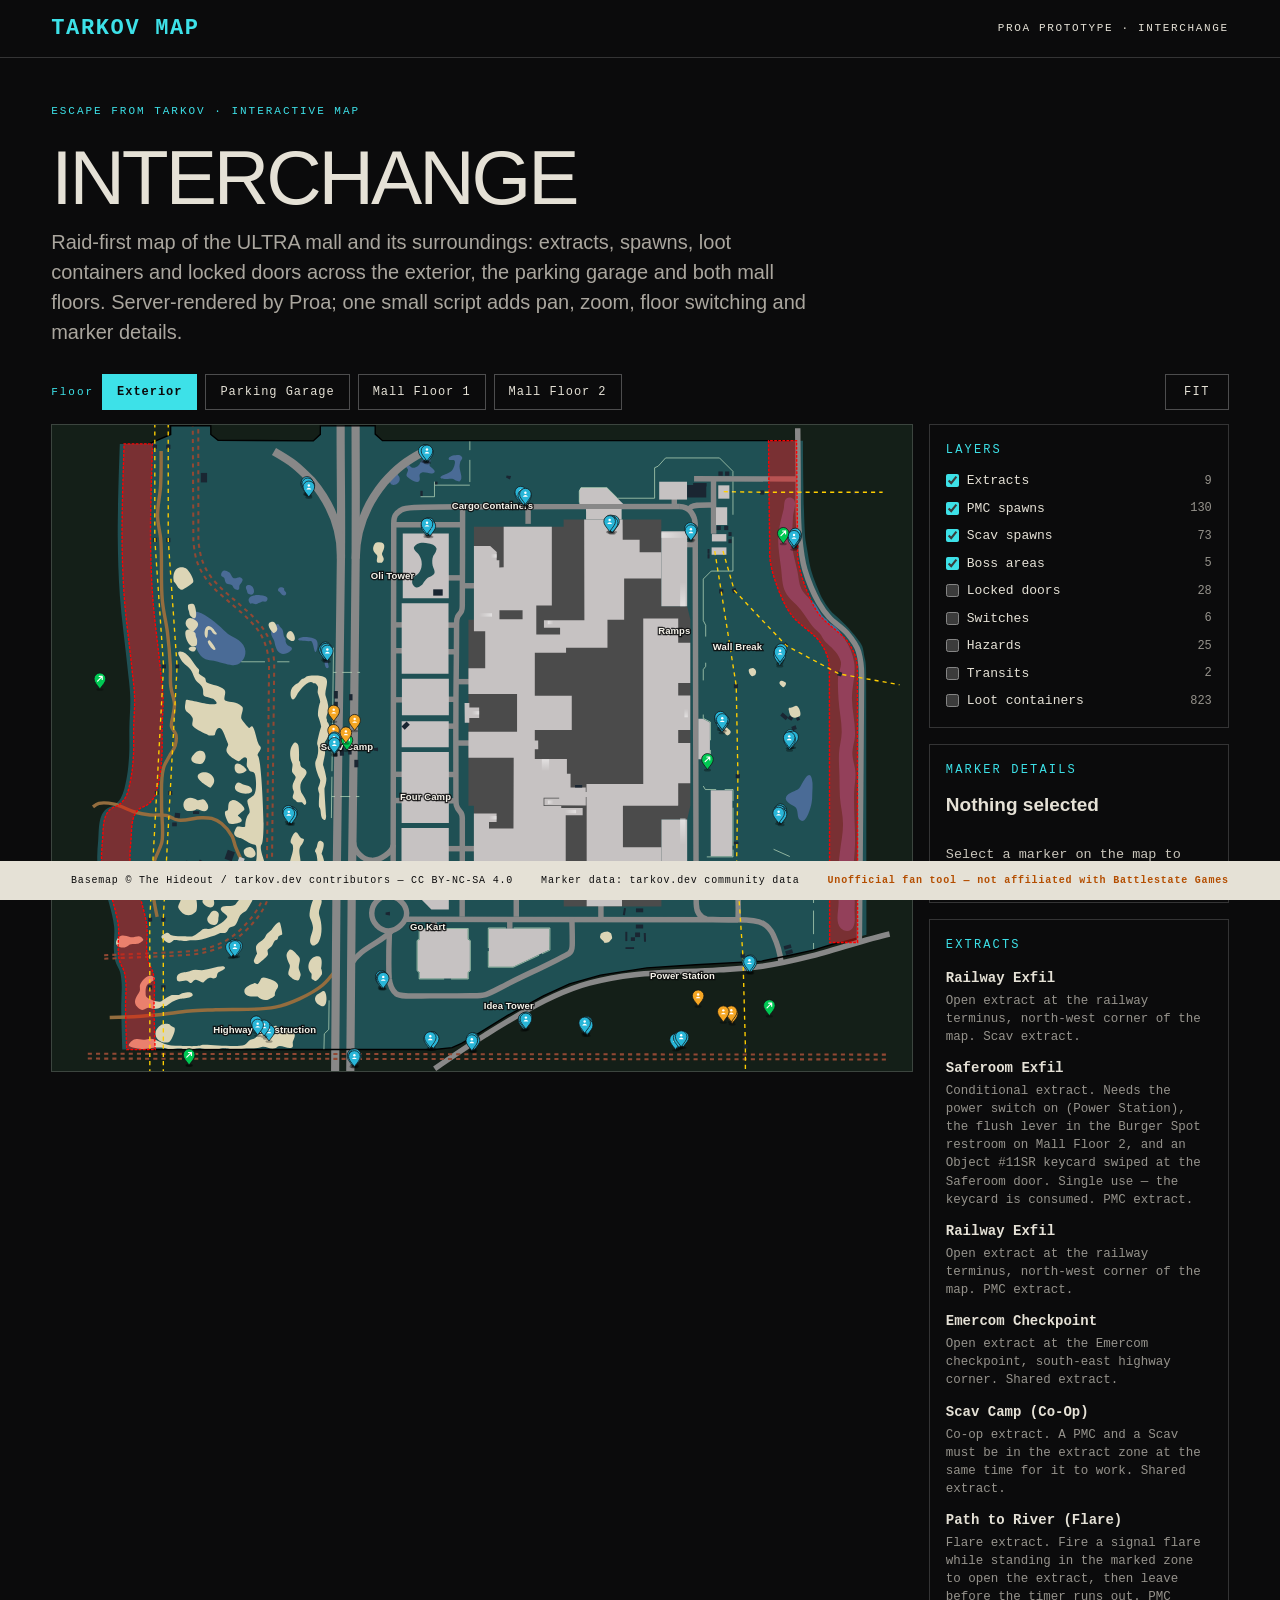
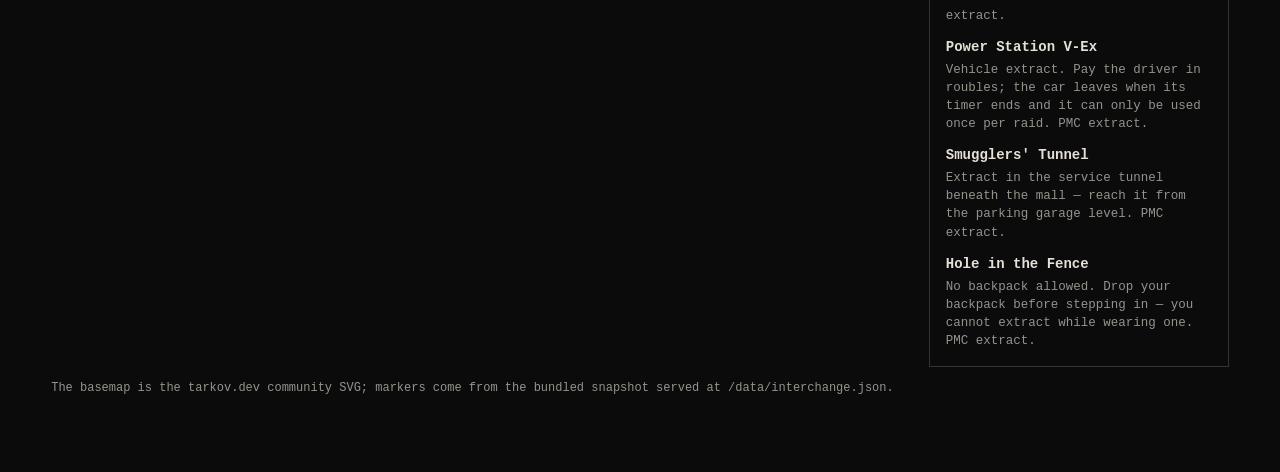
==== commit f89f012f: "Restyle: cartography palette + icon pins (main 8d9eb1d); cache-bust v=8d9eb1d" ====
--- a/index.html
+++ b/index.html
@@ -1,4 +1,4 @@
-<!DOCTYPE html><!-- Rendered with Proa --><html lang="en"><head><meta charset="utf-8"><meta name="viewport" content="width=device-width, initial-scale=1"><meta name="color-scheme" content="dark"><title>Interchange — Tarkov Map</title><link rel="icon" href="static/favicon.svg"><link rel="stylesheet" href="static/styles.css?v=695ecba"></head><body><main data-map-page><header class="topbar"><a class="wordmark" href="./">TARKOV MAP</a><span>PROA PROTOTYPE · INTERCHANGE</span></header><section class="map-intro"><p class="kicker">ESCAPE FROM TARKOV · INTERACTIVE MAP</p><h1 class="map-title">Interchange</h1><p class="lede">Raid-first map of the ULTRA mall and its surroundings: extracts, spawns, loot containers and locked doors across the exterior, the parking garage and both mall floors. Server-rendered by Proa; one small script adds pan, zoom, floor switching and marker details.</p></section><section data-map-app class="map-app"><div class="map-toolbar"><div class="floor-tabs" data-floor-tabs><span class="toolbar-label">Floor</span><button type="button" class="floor-tab" data-floor-tab="exterior">Exterior</button><button type="button" class="floor-tab" data-floor-tab="garage">Parking Garage</button><button type="button" class="floor-tab" data-floor-tab="mall1">Mall Floor 1</button><button type="button" class="floor-tab" data-floor-tab="mall2">Mall Floor 2</button></div><button type="button" class="fit-button" data-fit-button>FIT</button></div><div class="map-layout"><div data-map-stage class="map-stage" id="map-stage"><svg xmlns="http://www.w3.org/2000/svg" xmlns:xlink="http://www.w3.org/1999/xlink" xml:space="preserve" id="svg235" viewBox="0 0 1127.6852 947.02582">
+<!DOCTYPE html><!-- Rendered with Proa --><html lang="en"><head><meta charset="utf-8"><meta name="viewport" content="width=device-width, initial-scale=1"><meta name="color-scheme" content="dark"><title>Interchange — Tarkov Map</title><link rel="icon" href="static/favicon.svg"><link rel="stylesheet" href="static/styles.css?v=8d9eb1d"></head><body><main data-map-page><header class="topbar"><a class="wordmark" href="./">TARKOV MAP</a><span>PROA PROTOTYPE · INTERCHANGE</span></header><section class="map-intro"><p class="kicker">ESCAPE FROM TARKOV · INTERACTIVE MAP</p><h1 class="map-title">Interchange</h1><p class="lede">Raid-first map of the ULTRA mall and its surroundings: extracts, spawns, loot containers and locked doors across the exterior, the parking garage and both mall floors. Server-rendered by Proa; one small script adds pan, zoom, floor switching and marker details.</p></section><section data-map-app class="map-app"><div class="map-toolbar"><div class="floor-tabs" data-floor-tabs><span class="toolbar-label">Floor</span><button type="button" class="floor-tab" data-floor-tab="exterior">Exterior</button><button type="button" class="floor-tab" data-floor-tab="garage">Parking Garage</button><button type="button" class="floor-tab" data-floor-tab="mall1">Mall Floor 1</button><button type="button" class="floor-tab" data-floor-tab="mall2">Mall Floor 2</button></div><button type="button" class="fit-button" data-fit-button>FIT</button></div><div class="map-layout"><div data-map-stage class="map-stage" id="map-stage"><svg xmlns="http://www.w3.org/2000/svg" xmlns:xlink="http://www.w3.org/1999/xlink" xml:space="preserve" id="svg235" viewBox="0 0 1127.6852 947.02582">
   <style id="style_common">
     .trees { fill:#144043 }
     .cement { fill:#c6c2c2 }
@@ -401,4 +401,4 @@
     </g>
   </g>
 </svg>
-</div><aside data-map-side class="map-side"><section data-layer-panel class="side-panel"><h2>Layers</h2><div class="layer-list"><label class="layer-toggle" data-layer-toggle><input type="checkbox" data-layer="extract" data-default-on="true"><span class="layer-name">Extracts</span><span class="layer-count" data-count-for="extract"></span></label><label class="layer-toggle" data-layer-toggle><input type="checkbox" data-layer="pmc_spawn" data-default-on="true"><span class="layer-name">PMC spawns</span><span class="layer-count" data-count-for="pmc_spawn"></span></label><label class="layer-toggle" data-layer-toggle><input type="checkbox" data-layer="scav_spawn" data-default-on="true"><span class="layer-name">Scav spawns</span><span class="layer-count" data-count-for="scav_spawn"></span></label><label class="layer-toggle" data-layer-toggle><input type="checkbox" data-layer="boss" data-default-on="true"><span class="layer-name">Boss areas</span><span class="layer-count" data-count-for="boss"></span></label><label class="layer-toggle" data-layer-toggle><input type="checkbox" data-layer="lock" data-default-on="false"><span class="layer-name">Locked doors</span><span class="layer-count" data-count-for="lock"></span></label><label class="layer-toggle" data-layer-toggle><input type="checkbox" data-layer="switch" data-default-on="false"><span class="layer-name">Switches</span><span class="layer-count" data-count-for="switch"></span></label><label class="layer-toggle" data-layer-toggle><input type="checkbox" data-layer="hazard" data-default-on="false"><span class="layer-name">Hazards</span><span class="layer-count" data-count-for="hazard"></span></label><label class="layer-toggle" data-layer-toggle><input type="checkbox" data-layer="transit" data-default-on="false"><span class="layer-name">Transits</span><span class="layer-count" data-count-for="transit"></span></label><label class="layer-toggle" data-layer-toggle><input type="checkbox" data-layer="loot" data-default-on="false"><span class="layer-name">Loot containers</span><span class="layer-count" data-count-for="loot"></span></label></div></section><section data-detail-card class="side-panel" id="detail-card"><h2>Marker details</h2><p class="detail-name" id="detail-name">Nothing selected</p><p class="detail-meta" id="detail-meta"></p><p class="detail-note" id="detail-note">Select a marker on the map to see what it is and how it works.</p></section><section data-extract-list class="side-panel"><h2>Extracts</h2><ul class="extract-list"><li data-extract-item><button type="button" class="extract-link" data-extract-name="Railway Exfil">Railway Exfil</button><p class="extract-note">Open extract at the railway terminus, north-west corner of the map. Scav extract.</p></li><li data-extract-item><button type="button" class="extract-link" data-extract-name="Saferoom Exfil">Saferoom Exfil</button><p class="extract-note">Conditional extract. Needs the power switch on (Power Station), the flush lever in the Burger Spot restroom on Mall Floor 2, and an Object #11SR keycard swiped at the Saferoom door. Single use — the keycard is consumed. PMC extract.</p></li><li data-extract-item><button type="button" class="extract-link" data-extract-name="Railway Exfil">Railway Exfil</button><p class="extract-note">Open extract at the railway terminus, north-west corner of the map. PMC extract.</p></li><li data-extract-item><button type="button" class="extract-link" data-extract-name="Emercom Checkpoint">Emercom Checkpoint</button><p class="extract-note">Open extract at the Emercom checkpoint, south-east highway corner. Shared extract.</p></li><li data-extract-item><button type="button" class="extract-link" data-extract-name="Scav Camp (Co-Op)">Scav Camp (Co-Op)</button><p class="extract-note">Co-op extract. A PMC and a Scav must be in the extract zone at the same time for it to work. Shared extract.</p></li><li data-extract-item><button type="button" class="extract-link" data-extract-name="Path to River (Flare)">Path to River (Flare)</button><p class="extract-note">Flare extract. Fire a signal flare while standing in the marked zone to open the extract, then leave before the timer runs out. PMC extract.</p></li><li data-extract-item><button type="button" class="extract-link" data-extract-name="Power Station V-Ex">Power Station V-Ex</button><p class="extract-note">Vehicle extract. Pay the driver in roubles; the car leaves when its timer ends and it can only be used once per raid. PMC extract.</p></li><li data-extract-item><button type="button" class="extract-link" data-extract-name="Smugglers&#39; Tunnel">Smugglers' Tunnel</button><p class="extract-note">Extract in the service tunnel beneath the mall — reach it from the parking garage level. PMC extract.</p></li><li data-extract-item><button type="button" class="extract-link" data-extract-name="Hole in the Fence">Hole in the Fence</button><p class="extract-note">No backpack allowed. Drop your backpack before stepping in — you cannot extract while wearing one. PMC extract.</p></li></ul></section></aside></div><p class="map-note">The basemap is the tarkov.dev community SVG; markers come from the bundled snapshot served at /data/interchange.json.</p></section><footer class="receipt"><span>Basemap © The Hideout / tarkov.dev contributors — CC BY-NC-SA 4.0</span><span>Marker data: tarkov.dev community data</span><strong>Unofficial fan tool — not affiliated with Battlestate Games</strong></footer><script src="static/map.js?v=695ecba"></script></main></body></html>+</div><aside data-map-side class="map-side"><section data-layer-panel class="side-panel"><h2>Layers</h2><div class="layer-list"><label class="layer-toggle" data-layer-toggle><input type="checkbox" data-layer="extract" data-default-on="true"><span class="layer-name">Extracts</span><span class="layer-count" data-count-for="extract"></span></label><label class="layer-toggle" data-layer-toggle><input type="checkbox" data-layer="pmc_spawn" data-default-on="true"><span class="layer-name">PMC spawns</span><span class="layer-count" data-count-for="pmc_spawn"></span></label><label class="layer-toggle" data-layer-toggle><input type="checkbox" data-layer="scav_spawn" data-default-on="true"><span class="layer-name">Scav spawns</span><span class="layer-count" data-count-for="scav_spawn"></span></label><label class="layer-toggle" data-layer-toggle><input type="checkbox" data-layer="boss" data-default-on="true"><span class="layer-name">Boss areas</span><span class="layer-count" data-count-for="boss"></span></label><label class="layer-toggle" data-layer-toggle><input type="checkbox" data-layer="lock" data-default-on="false"><span class="layer-name">Locked doors</span><span class="layer-count" data-count-for="lock"></span></label><label class="layer-toggle" data-layer-toggle><input type="checkbox" data-layer="switch" data-default-on="false"><span class="layer-name">Switches</span><span class="layer-count" data-count-for="switch"></span></label><label class="layer-toggle" data-layer-toggle><input type="checkbox" data-layer="hazard" data-default-on="false"><span class="layer-name">Hazards</span><span class="layer-count" data-count-for="hazard"></span></label><label class="layer-toggle" data-layer-toggle><input type="checkbox" data-layer="transit" data-default-on="false"><span class="layer-name">Transits</span><span class="layer-count" data-count-for="transit"></span></label><label class="layer-toggle" data-layer-toggle><input type="checkbox" data-layer="loot" data-default-on="false"><span class="layer-name">Loot containers</span><span class="layer-count" data-count-for="loot"></span></label></div></section><section data-detail-card class="side-panel" id="detail-card"><h2>Marker details</h2><p class="detail-name" id="detail-name">Nothing selected</p><p class="detail-meta" id="detail-meta"></p><p class="detail-note" id="detail-note">Select a marker on the map to see what it is and how it works.</p></section><section data-extract-list class="side-panel"><h2>Extracts</h2><ul class="extract-list"><li data-extract-item><button type="button" class="extract-link" data-extract-name="Railway Exfil">Railway Exfil</button><p class="extract-note">Open extract at the railway terminus, north-west corner of the map. Scav extract.</p></li><li data-extract-item><button type="button" class="extract-link" data-extract-name="Saferoom Exfil">Saferoom Exfil</button><p class="extract-note">Conditional extract. Needs the power switch on (Power Station), the flush lever in the Burger Spot restroom on Mall Floor 2, and an Object #11SR keycard swiped at the Saferoom door. Single use — the keycard is consumed. PMC extract.</p></li><li data-extract-item><button type="button" class="extract-link" data-extract-name="Railway Exfil">Railway Exfil</button><p class="extract-note">Open extract at the railway terminus, north-west corner of the map. PMC extract.</p></li><li data-extract-item><button type="button" class="extract-link" data-extract-name="Emercom Checkpoint">Emercom Checkpoint</button><p class="extract-note">Open extract at the Emercom checkpoint, south-east highway corner. Shared extract.</p></li><li data-extract-item><button type="button" class="extract-link" data-extract-name="Scav Camp (Co-Op)">Scav Camp (Co-Op)</button><p class="extract-note">Co-op extract. A PMC and a Scav must be in the extract zone at the same time for it to work. Shared extract.</p></li><li data-extract-item><button type="button" class="extract-link" data-extract-name="Path to River (Flare)">Path to River (Flare)</button><p class="extract-note">Flare extract. Fire a signal flare while standing in the marked zone to open the extract, then leave before the timer runs out. PMC extract.</p></li><li data-extract-item><button type="button" class="extract-link" data-extract-name="Power Station V-Ex">Power Station V-Ex</button><p class="extract-note">Vehicle extract. Pay the driver in roubles; the car leaves when its timer ends and it can only be used once per raid. PMC extract.</p></li><li data-extract-item><button type="button" class="extract-link" data-extract-name="Smugglers&#39; Tunnel">Smugglers' Tunnel</button><p class="extract-note">Extract in the service tunnel beneath the mall — reach it from the parking garage level. PMC extract.</p></li><li data-extract-item><button type="button" class="extract-link" data-extract-name="Hole in the Fence">Hole in the Fence</button><p class="extract-note">No backpack allowed. Drop your backpack before stepping in — you cannot extract while wearing one. PMC extract.</p></li></ul></section></aside></div><p class="map-note">The basemap is the tarkov.dev community SVG; markers come from the bundled snapshot served at /data/interchange.json.</p></section><footer class="receipt"><span>Basemap © The Hideout / tarkov.dev contributors — CC BY-NC-SA 4.0</span><span>Marker data: tarkov.dev community data</span><strong>Unofficial fan tool — not affiliated with Battlestate Games</strong></footer><script src="static/map.js?v=8d9eb1d"></script></main></body></html>
--- a/static/styles.css
+++ b/static/styles.css
@@ -288,6 +288,10 @@
     --tw-shadow: 0 1px 3px 0 var(--tw-shadow-color, rgb(0 0 0 / 0.1)), 0 1px 2px -1px var(--tw-shadow-color, rgb(0 0 0 / 0.1));
     box-shadow: var(--tw-inset-shadow), var(--tw-inset-ring-shadow), var(--tw-ring-offset-shadow), var(--tw-ring-shadow), var(--tw-shadow);
   }
+  .outline {
+    outline-style: var(--tw-outline-style);
+    outline-width: 1px;
+  }
   .transition {
     transition-property: color, background-color, border-color, outline-color, text-decoration-color, fill, stroke, --tw-gradient-from, --tw-gradient-via, --tw-gradient-to, opacity, box-shadow, transform, translate, scale, rotate, filter, -webkit-backdrop-filter, backdrop-filter, display, content-visibility, overlay, pointer-events;
     transition-timing-function: var(--tw-ease, var(--default-transition-timing-function));
@@ -523,7 +527,7 @@
     height: min(72vh,760px);
     min-height: 420px;
     border: 1px solid #ffffff2b;
-    background: #0e2226;
+    background: #141f18;
     overflow: hidden;
     touch-action: none;
     cursor: grab;
@@ -625,72 +629,170 @@
     font-size: 12px;
     margin-top: 12px;
   }
+  .map-stage svg .land {
+    fill: #4c6b3c;
+  }
+  .map-stage svg .trees {
+    fill: #2f5233;
+  }
+  .map-stage svg .rock {
+    fill: #8e8d84;
+  }
+  .map-stage svg .water {
+    fill: #38618f;
+  }
+  .map-stage svg .cement {
+    fill: #aeb2b5;
+  }
+  .map-stage svg .tarmac {
+    fill: #5f666d;
+  }
+  .map-stage svg .gravel {
+    fill: #8a6f4d;
+  }
+  .map-stage svg .wood {
+    fill: #6e4f2a;
+  }
+  .map-stage svg .building {
+    fill: #43484e;
+  }
+  .map-stage svg .structure {
+    fill: #555a5e;
+  }
+  .map-stage svg .floor {
+    fill: #7d838a;
+  }
+  .map-stage svg .locked {
+    fill: #4a5563;
+  }
+  .map-stage svg .stairs {
+    fill: #e8b93c;
+  }
+  .map-stage svg .fence {
+    stroke: #a8bf9f;
+  }
+  .map-stage svg .road_tarmac {
+    stroke: #a7adb3;
+  }
+  .map-stage svg .road_gravel {
+    stroke: #96754a;
+  }
+  .map-stage svg .railroad {
+    stroke: #8a5a40;
+  }
+  .map-stage svg .powerline {
+    stroke: #e6c93f;
+  }
+  .map-stage svg .danger {
+    fill: #e5322d;
+    fill-opacity: .34;
+    stroke: #e5322d;
+  }
+  .map-stage svg #First_Floor .floor {
+    fill: #82888f;
+  }
+  .map-stage svg #First_Floor .building {
+    fill: #33373d;
+  }
+  .map-stage svg #Second_Floor .floor {
+    fill: #787e86;
+  }
+  .map-stage svg #Second_Floor .building {
+    fill: #2e3238;
+  }
+  .map-stage svg #Ground_Level .building {
+    fill: #494f57;
+  }
   .marker {
     cursor: pointer;
   }
-  .marker:hover .core {
-    stroke: #ffffff;
-    stroke-width: 2.4;
+  .marker .hit {
+    fill: transparent;
   }
   .marker:hover .hit {
     fill: #ffffff1f;
   }
-  .marker .hit {
-    fill: transparent;
-  }
-  .marker .core {
-    stroke: #0b0b0c;
+  .marker .pin {
+    stroke: #101314;
+    stroke-width: 1.1;
+  }
+  .marker:hover .pin {
+    stroke: #ffffff;
+    stroke-width: 1.8;
+  }
+  .marker .pin-shadow {
+    fill: #000;
+    opacity: .32;
+  }
+  .marker .pin-icon {
+    stroke: #fff;
+    stroke-width: 1.7;
+    fill: none;
+    stroke-linecap: round;
+    stroke-linejoin: round;
+    pointer-events: none;
+  }
+  .marker .pin-icon-fill {
+    fill: #fff;
+    stroke: none;
+    pointer-events: none;
+  }
+  .marker.cat-extract .pin {
+    fill: #00c853;
+  }
+  .marker.cat-transit .pin {
+    fill: #e53500;
+  }
+  .marker.cat-pmc_spawn .pin {
+    fill: #29b6d8;
+  }
+  .marker.cat-scav_spawn .pin {
+    fill: #f5a623;
+  }
+  .marker.cat-boss .pin {
+    fill: #e5322d;
+  }
+  .marker.cat-lock .pin {
+    fill: #9b6dd6;
+  }
+  .marker.cat-switch .pin {
+    fill: #e6c619;
+  }
+  .marker.cat-hazard .pin {
+    fill: #ef6c2a;
+  }
+  .marker.cat-loot .pin {
+    fill: #7d8894;
+  }
+  .marker.is-selected .pin {
+    stroke: #ffffff;
+    stroke-width: 2.2;
+  }
+  .marker .badge {
+    fill: #39424c;
+    stroke: #e5e1d6;
     stroke-width: 1.2;
   }
-  .marker.cat-extract .core {
-    fill: #00e599;
-  }
-  .marker.cat-transit .core {
-    fill: #e53500;
-  }
-  .marker.cat-pmc_spawn .core {
-    fill: #3de1e8;
-  }
-  .marker.cat-scav_spawn .core {
-    fill: #ffb340;
-  }
-  .marker.cat-boss .core {
-    fill: #ff3b30;
-  }
-  .marker.cat-lock .core {
-    fill: #c792ff;
-  }
-  .marker.cat-switch .core {
-    fill: #ffe14d;
-  }
-  .marker.cat-hazard .core {
-    fill: #ff7847;
-  }
-  .marker.cat-loot .core {
-    fill: #9aa3ad;
-  }
-  .marker.is-selected .core {
-    stroke: var(--cyan);
-    stroke-width: 2.6;
-  }
-  .marker.is-cluster .core {
-    fill: #5b6670;
+  .marker:hover .badge {
+    stroke: #ffffff;
+    stroke-width: 1.8;
   }
   .cluster-count {
-    fill: #e5e1d6;
+    fill: #fff;
     font-family: ui-monospace,Menlo,monospace;
-    font-size: 9px;
+    font-size: 9.5px;
     font-weight: 700;
     pointer-events: none;
   }
   .map-label {
-    fill: #e5e1d6;
+    fill: #f5f2e9;
     font-family: Arial,sans-serif;
-    font-size: 13px;
-    font-weight: 600;
+    font-size: 14px;
+    font-weight: 700;
+    letter-spacing: .01em;
     paint-order: stroke;
-    stroke: #0b0b0ccc;
-    stroke-width: 3px;
+    stroke: #0b0b0cd9;
+    stroke-width: 3.5px;
     pointer-events: none;
   }
   @keyframes marker-pulse {
@@ -704,7 +806,7 @@
       opacity: 1;
     }
   }
-  .marker.cat-extract .core {
+  .marker.cat-extract .pin {
     animation: marker-pulse 2.2s ease-in-out infinite;
   }
   @media (max-width:900px) {
@@ -817,6 +919,11 @@
   syntax: "*";
   inherits: false;
   initial-value: 0 0 #0000;
+}
+@property --tw-outline-style {
+  syntax: "*";
+  inherits: false;
+  initial-value: solid;
 }
 @layer properties {
   @supports ((-webkit-hyphens: none) and (not (margin-trim: inline))) or ((-moz-orient: inline) and (not (color:rgb(from red r g b)))) {
@@ -843,6 +950,7 @@
       --tw-ring-offset-width: 0px;
       --tw-ring-offset-color: #fff;
       --tw-ring-offset-shadow: 0 0 #0000;
-    }
-  }
-}
+      --tw-outline-style: solid;
+    }
+  }
+}
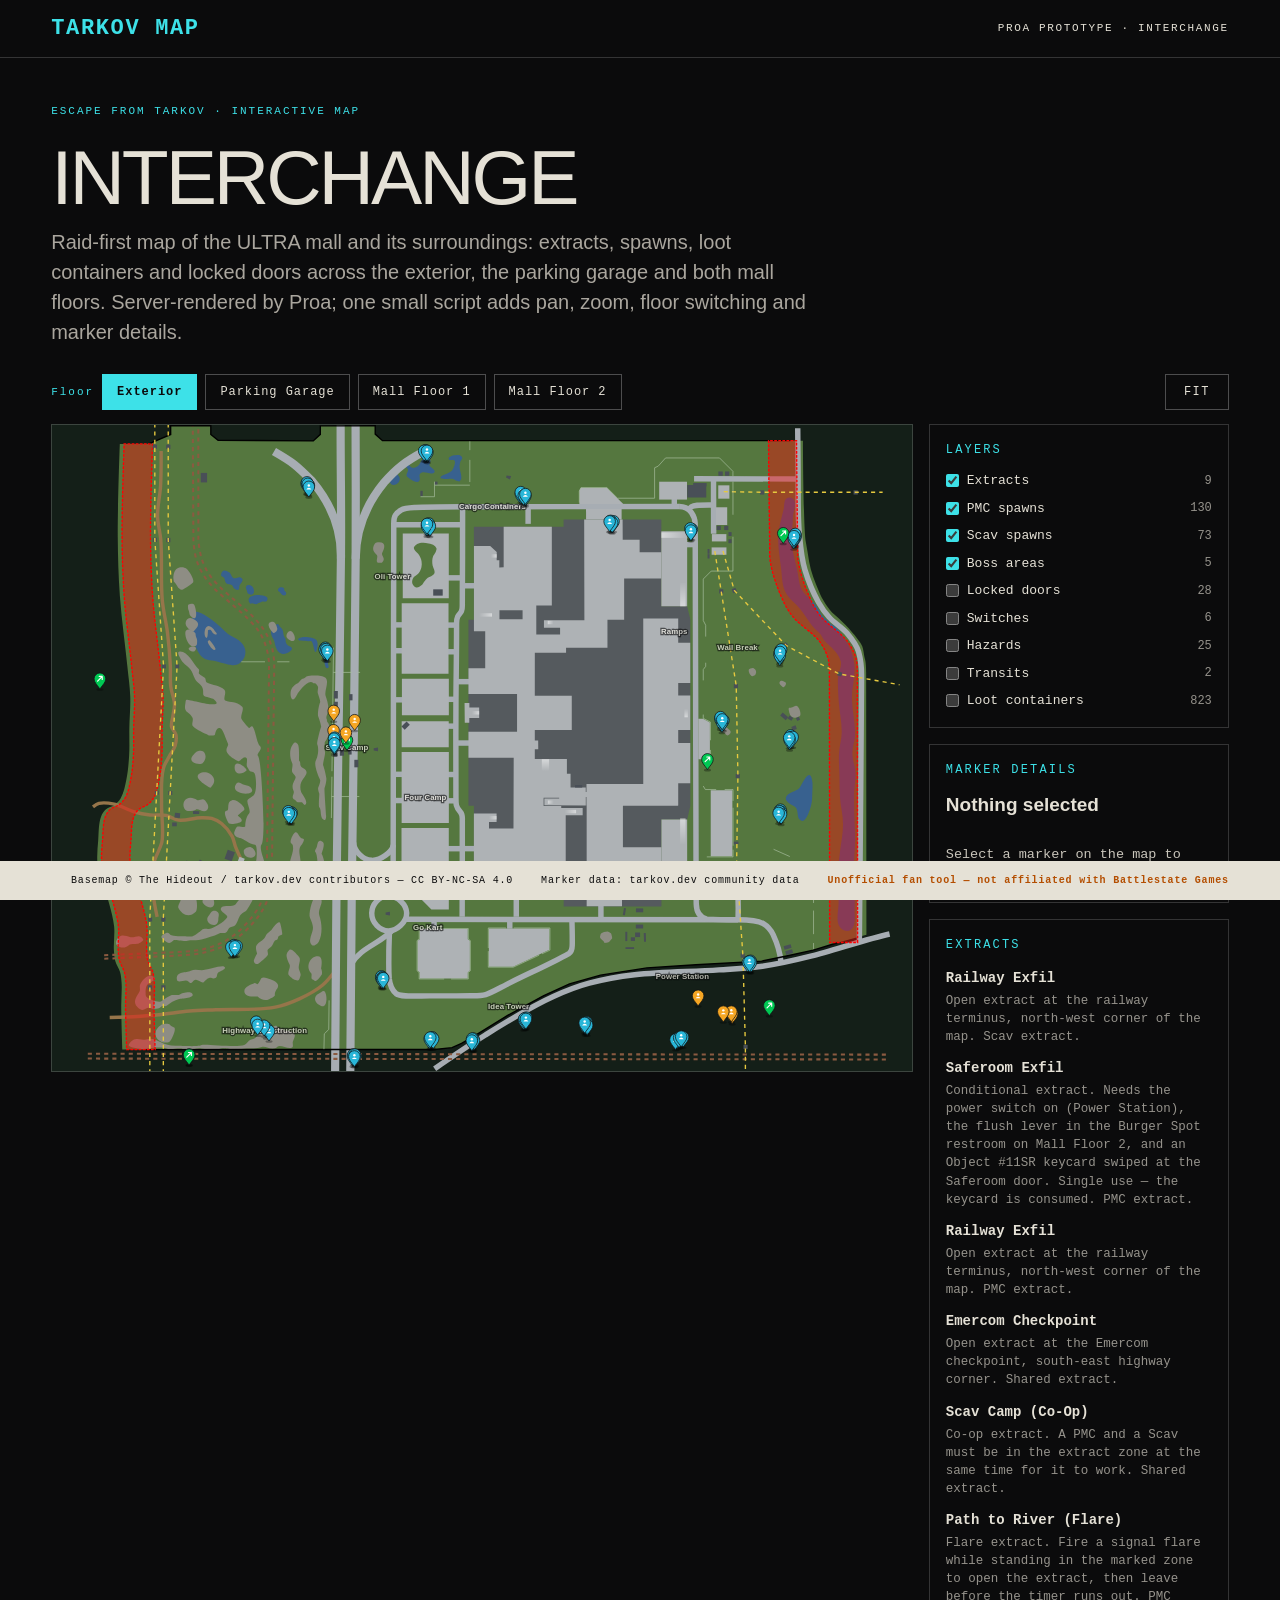
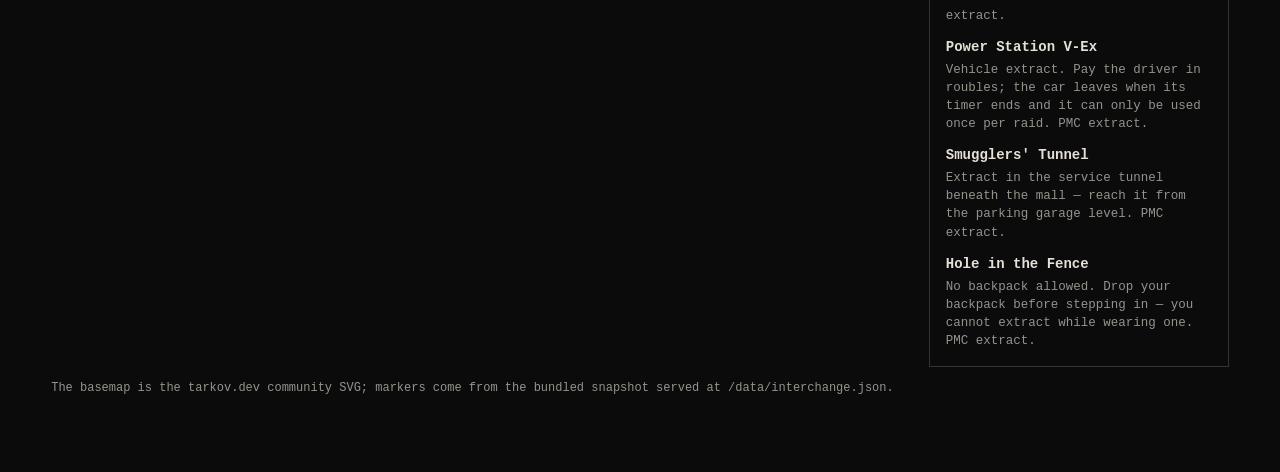
==== commit 0b81fd91: "Restyle hardening: direct path paint + far labels (main 869b29f); cache-bust v=869b29f" ====
--- a/index.html
+++ b/index.html
@@ -1,4 +1,4 @@
-<!DOCTYPE html><!-- Rendered with Proa --><html lang="en"><head><meta charset="utf-8"><meta name="viewport" content="width=device-width, initial-scale=1"><meta name="color-scheme" content="dark"><title>Interchange — Tarkov Map</title><link rel="icon" href="static/favicon.svg"><link rel="stylesheet" href="static/styles.css?v=8d9eb1d"></head><body><main data-map-page><header class="topbar"><a class="wordmark" href="./">TARKOV MAP</a><span>PROA PROTOTYPE · INTERCHANGE</span></header><section class="map-intro"><p class="kicker">ESCAPE FROM TARKOV · INTERACTIVE MAP</p><h1 class="map-title">Interchange</h1><p class="lede">Raid-first map of the ULTRA mall and its surroundings: extracts, spawns, loot containers and locked doors across the exterior, the parking garage and both mall floors. Server-rendered by Proa; one small script adds pan, zoom, floor switching and marker details.</p></section><section data-map-app class="map-app"><div class="map-toolbar"><div class="floor-tabs" data-floor-tabs><span class="toolbar-label">Floor</span><button type="button" class="floor-tab" data-floor-tab="exterior">Exterior</button><button type="button" class="floor-tab" data-floor-tab="garage">Parking Garage</button><button type="button" class="floor-tab" data-floor-tab="mall1">Mall Floor 1</button><button type="button" class="floor-tab" data-floor-tab="mall2">Mall Floor 2</button></div><button type="button" class="fit-button" data-fit-button>FIT</button></div><div class="map-layout"><div data-map-stage class="map-stage" id="map-stage"><svg xmlns="http://www.w3.org/2000/svg" xmlns:xlink="http://www.w3.org/1999/xlink" xml:space="preserve" id="svg235" viewBox="0 0 1127.6852 947.02582">
+<!DOCTYPE html><!-- Rendered with Proa --><html lang="en"><head><meta charset="utf-8"><meta name="viewport" content="width=device-width, initial-scale=1"><meta name="color-scheme" content="dark"><title>Interchange — Tarkov Map</title><link rel="icon" href="static/favicon.svg"><link rel="stylesheet" href="static/styles.css?v=869b29f"></head><body><main data-map-page><header class="topbar"><a class="wordmark" href="./">TARKOV MAP</a><span>PROA PROTOTYPE · INTERCHANGE</span></header><section class="map-intro"><p class="kicker">ESCAPE FROM TARKOV · INTERACTIVE MAP</p><h1 class="map-title">Interchange</h1><p class="lede">Raid-first map of the ULTRA mall and its surroundings: extracts, spawns, loot containers and locked doors across the exterior, the parking garage and both mall floors. Server-rendered by Proa; one small script adds pan, zoom, floor switching and marker details.</p></section><section data-map-app class="map-app"><div class="map-toolbar"><div class="floor-tabs" data-floor-tabs><span class="toolbar-label">Floor</span><button type="button" class="floor-tab" data-floor-tab="exterior">Exterior</button><button type="button" class="floor-tab" data-floor-tab="garage">Parking Garage</button><button type="button" class="floor-tab" data-floor-tab="mall1">Mall Floor 1</button><button type="button" class="floor-tab" data-floor-tab="mall2">Mall Floor 2</button></div><button type="button" class="fit-button" data-fit-button>FIT</button></div><div class="map-layout"><div data-map-stage class="map-stage" id="map-stage"><svg xmlns="http://www.w3.org/2000/svg" xmlns:xlink="http://www.w3.org/1999/xlink" xml:space="preserve" id="svg235" viewBox="0 0 1127.6852 947.02582">
   <style id="style_common">
     .trees { fill:#144043 }
     .cement { fill:#c6c2c2 }
@@ -401,4 +401,4 @@
     </g>
   </g>
 </svg>
-</div><aside data-map-side class="map-side"><section data-layer-panel class="side-panel"><h2>Layers</h2><div class="layer-list"><label class="layer-toggle" data-layer-toggle><input type="checkbox" data-layer="extract" data-default-on="true"><span class="layer-name">Extracts</span><span class="layer-count" data-count-for="extract"></span></label><label class="layer-toggle" data-layer-toggle><input type="checkbox" data-layer="pmc_spawn" data-default-on="true"><span class="layer-name">PMC spawns</span><span class="layer-count" data-count-for="pmc_spawn"></span></label><label class="layer-toggle" data-layer-toggle><input type="checkbox" data-layer="scav_spawn" data-default-on="true"><span class="layer-name">Scav spawns</span><span class="layer-count" data-count-for="scav_spawn"></span></label><label class="layer-toggle" data-layer-toggle><input type="checkbox" data-layer="boss" data-default-on="true"><span class="layer-name">Boss areas</span><span class="layer-count" data-count-for="boss"></span></label><label class="layer-toggle" data-layer-toggle><input type="checkbox" data-layer="lock" data-default-on="false"><span class="layer-name">Locked doors</span><span class="layer-count" data-count-for="lock"></span></label><label class="layer-toggle" data-layer-toggle><input type="checkbox" data-layer="switch" data-default-on="false"><span class="layer-name">Switches</span><span class="layer-count" data-count-for="switch"></span></label><label class="layer-toggle" data-layer-toggle><input type="checkbox" data-layer="hazard" data-default-on="false"><span class="layer-name">Hazards</span><span class="layer-count" data-count-for="hazard"></span></label><label class="layer-toggle" data-layer-toggle><input type="checkbox" data-layer="transit" data-default-on="false"><span class="layer-name">Transits</span><span class="layer-count" data-count-for="transit"></span></label><label class="layer-toggle" data-layer-toggle><input type="checkbox" data-layer="loot" data-default-on="false"><span class="layer-name">Loot containers</span><span class="layer-count" data-count-for="loot"></span></label></div></section><section data-detail-card class="side-panel" id="detail-card"><h2>Marker details</h2><p class="detail-name" id="detail-name">Nothing selected</p><p class="detail-meta" id="detail-meta"></p><p class="detail-note" id="detail-note">Select a marker on the map to see what it is and how it works.</p></section><section data-extract-list class="side-panel"><h2>Extracts</h2><ul class="extract-list"><li data-extract-item><button type="button" class="extract-link" data-extract-name="Railway Exfil">Railway Exfil</button><p class="extract-note">Open extract at the railway terminus, north-west corner of the map. Scav extract.</p></li><li data-extract-item><button type="button" class="extract-link" data-extract-name="Saferoom Exfil">Saferoom Exfil</button><p class="extract-note">Conditional extract. Needs the power switch on (Power Station), the flush lever in the Burger Spot restroom on Mall Floor 2, and an Object #11SR keycard swiped at the Saferoom door. Single use — the keycard is consumed. PMC extract.</p></li><li data-extract-item><button type="button" class="extract-link" data-extract-name="Railway Exfil">Railway Exfil</button><p class="extract-note">Open extract at the railway terminus, north-west corner of the map. PMC extract.</p></li><li data-extract-item><button type="button" class="extract-link" data-extract-name="Emercom Checkpoint">Emercom Checkpoint</button><p class="extract-note">Open extract at the Emercom checkpoint, south-east highway corner. Shared extract.</p></li><li data-extract-item><button type="button" class="extract-link" data-extract-name="Scav Camp (Co-Op)">Scav Camp (Co-Op)</button><p class="extract-note">Co-op extract. A PMC and a Scav must be in the extract zone at the same time for it to work. Shared extract.</p></li><li data-extract-item><button type="button" class="extract-link" data-extract-name="Path to River (Flare)">Path to River (Flare)</button><p class="extract-note">Flare extract. Fire a signal flare while standing in the marked zone to open the extract, then leave before the timer runs out. PMC extract.</p></li><li data-extract-item><button type="button" class="extract-link" data-extract-name="Power Station V-Ex">Power Station V-Ex</button><p class="extract-note">Vehicle extract. Pay the driver in roubles; the car leaves when its timer ends and it can only be used once per raid. PMC extract.</p></li><li data-extract-item><button type="button" class="extract-link" data-extract-name="Smugglers&#39; Tunnel">Smugglers' Tunnel</button><p class="extract-note">Extract in the service tunnel beneath the mall — reach it from the parking garage level. PMC extract.</p></li><li data-extract-item><button type="button" class="extract-link" data-extract-name="Hole in the Fence">Hole in the Fence</button><p class="extract-note">No backpack allowed. Drop your backpack before stepping in — you cannot extract while wearing one. PMC extract.</p></li></ul></section></aside></div><p class="map-note">The basemap is the tarkov.dev community SVG; markers come from the bundled snapshot served at /data/interchange.json.</p></section><footer class="receipt"><span>Basemap © The Hideout / tarkov.dev contributors — CC BY-NC-SA 4.0</span><span>Marker data: tarkov.dev community data</span><strong>Unofficial fan tool — not affiliated with Battlestate Games</strong></footer><script src="static/map.js?v=8d9eb1d"></script></main></body></html>+</div><aside data-map-side class="map-side"><section data-layer-panel class="side-panel"><h2>Layers</h2><div class="layer-list"><label class="layer-toggle" data-layer-toggle><input type="checkbox" data-layer="extract" data-default-on="true"><span class="layer-name">Extracts</span><span class="layer-count" data-count-for="extract"></span></label><label class="layer-toggle" data-layer-toggle><input type="checkbox" data-layer="pmc_spawn" data-default-on="true"><span class="layer-name">PMC spawns</span><span class="layer-count" data-count-for="pmc_spawn"></span></label><label class="layer-toggle" data-layer-toggle><input type="checkbox" data-layer="scav_spawn" data-default-on="true"><span class="layer-name">Scav spawns</span><span class="layer-count" data-count-for="scav_spawn"></span></label><label class="layer-toggle" data-layer-toggle><input type="checkbox" data-layer="boss" data-default-on="true"><span class="layer-name">Boss areas</span><span class="layer-count" data-count-for="boss"></span></label><label class="layer-toggle" data-layer-toggle><input type="checkbox" data-layer="lock" data-default-on="false"><span class="layer-name">Locked doors</span><span class="layer-count" data-count-for="lock"></span></label><label class="layer-toggle" data-layer-toggle><input type="checkbox" data-layer="switch" data-default-on="false"><span class="layer-name">Switches</span><span class="layer-count" data-count-for="switch"></span></label><label class="layer-toggle" data-layer-toggle><input type="checkbox" data-layer="hazard" data-default-on="false"><span class="layer-name">Hazards</span><span class="layer-count" data-count-for="hazard"></span></label><label class="layer-toggle" data-layer-toggle><input type="checkbox" data-layer="transit" data-default-on="false"><span class="layer-name">Transits</span><span class="layer-count" data-count-for="transit"></span></label><label class="layer-toggle" data-layer-toggle><input type="checkbox" data-layer="loot" data-default-on="false"><span class="layer-name">Loot containers</span><span class="layer-count" data-count-for="loot"></span></label></div></section><section data-detail-card class="side-panel" id="detail-card"><h2>Marker details</h2><p class="detail-name" id="detail-name">Nothing selected</p><p class="detail-meta" id="detail-meta"></p><p class="detail-note" id="detail-note">Select a marker on the map to see what it is and how it works.</p></section><section data-extract-list class="side-panel"><h2>Extracts</h2><ul class="extract-list"><li data-extract-item><button type="button" class="extract-link" data-extract-name="Railway Exfil">Railway Exfil</button><p class="extract-note">Open extract at the railway terminus, north-west corner of the map. Scav extract.</p></li><li data-extract-item><button type="button" class="extract-link" data-extract-name="Saferoom Exfil">Saferoom Exfil</button><p class="extract-note">Conditional extract. Needs the power switch on (Power Station), the flush lever in the Burger Spot restroom on Mall Floor 2, and an Object #11SR keycard swiped at the Saferoom door. Single use — the keycard is consumed. PMC extract.</p></li><li data-extract-item><button type="button" class="extract-link" data-extract-name="Railway Exfil">Railway Exfil</button><p class="extract-note">Open extract at the railway terminus, north-west corner of the map. PMC extract.</p></li><li data-extract-item><button type="button" class="extract-link" data-extract-name="Emercom Checkpoint">Emercom Checkpoint</button><p class="extract-note">Open extract at the Emercom checkpoint, south-east highway corner. Shared extract.</p></li><li data-extract-item><button type="button" class="extract-link" data-extract-name="Scav Camp (Co-Op)">Scav Camp (Co-Op)</button><p class="extract-note">Co-op extract. A PMC and a Scav must be in the extract zone at the same time for it to work. Shared extract.</p></li><li data-extract-item><button type="button" class="extract-link" data-extract-name="Path to River (Flare)">Path to River (Flare)</button><p class="extract-note">Flare extract. Fire a signal flare while standing in the marked zone to open the extract, then leave before the timer runs out. PMC extract.</p></li><li data-extract-item><button type="button" class="extract-link" data-extract-name="Power Station V-Ex">Power Station V-Ex</button><p class="extract-note">Vehicle extract. Pay the driver in roubles; the car leaves when its timer ends and it can only be used once per raid. PMC extract.</p></li><li data-extract-item><button type="button" class="extract-link" data-extract-name="Smugglers&#39; Tunnel">Smugglers' Tunnel</button><p class="extract-note">Extract in the service tunnel beneath the mall — reach it from the parking garage level. PMC extract.</p></li><li data-extract-item><button type="button" class="extract-link" data-extract-name="Hole in the Fence">Hole in the Fence</button><p class="extract-note">No backpack allowed. Drop your backpack before stepping in — you cannot extract while wearing one. PMC extract.</p></li></ul></section></aside></div><p class="map-note">The basemap is the tarkov.dev community SVG; markers come from the bundled snapshot served at /data/interchange.json.</p></section><footer class="receipt"><span>Basemap © The Hideout / tarkov.dev contributors — CC BY-NC-SA 4.0</span><span>Marker data: tarkov.dev community data</span><strong>Unofficial fan tool — not affiliated with Battlestate Games</strong></footer><script src="static/map.js?v=869b29f"></script></main></body></html>
--- a/static/styles.css
+++ b/static/styles.css
@@ -702,6 +702,79 @@
   }
   .map-stage svg #Ground_Level .building {
     fill: #494f57;
+  }
+  .map-stage svg .land path {
+    fill: #55773f;
+  }
+  .map-stage svg .trees path {
+    fill: #2f5233;
+  }
+  .map-stage svg .rock path {
+    fill: #8e8d84;
+  }
+  .map-stage svg .water path {
+    fill: #38618f;
+  }
+  .map-stage svg .cement path {
+    fill: #aeb2b5;
+  }
+  .map-stage svg .tarmac path {
+    fill: #5f666d;
+  }
+  .map-stage svg .gravel path {
+    fill: #8a6f4d;
+  }
+  .map-stage svg .wood path {
+    fill: #6e4f2a;
+  }
+  .map-stage svg .building path {
+    fill: #43484e;
+  }
+  .map-stage svg .structure path {
+    fill: #555a5e;
+  }
+  .map-stage svg .floor path {
+    fill: #7d838a;
+  }
+  .map-stage svg .locked path {
+    fill: #4a5563;
+  }
+  .map-stage svg .stairs path {
+    fill: #e8b93c;
+  }
+  .map-stage svg #First_Floor .floor path {
+    fill: #82888f;
+  }
+  .map-stage svg #First_Floor .building path {
+    fill: #33373d;
+  }
+  .map-stage svg #Second_Floor .floor path {
+    fill: #787e86;
+  }
+  .map-stage svg #Second_Floor .building path {
+    fill: #2e3238;
+  }
+  .map-stage svg #Ground_Level .building path {
+    fill: #494f57;
+  }
+  .map-stage svg .road_tarmac path {
+    stroke: #a7adb3;
+  }
+  .map-stage svg .road_gravel path {
+    stroke: #96754a;
+  }
+  .map-stage svg .railroad path {
+    stroke: #8a5a40;
+  }
+  .map-stage svg .powerline path {
+    stroke: #e6c93f;
+  }
+  .map-stage svg .fence path {
+    stroke: #a8bf9f;
+  }
+  .map-stage svg[data-zoom="far"] .map-label {
+    font-size: 11.5px;
+    opacity: .72;
   }
   .marker {
     cursor: pointer;
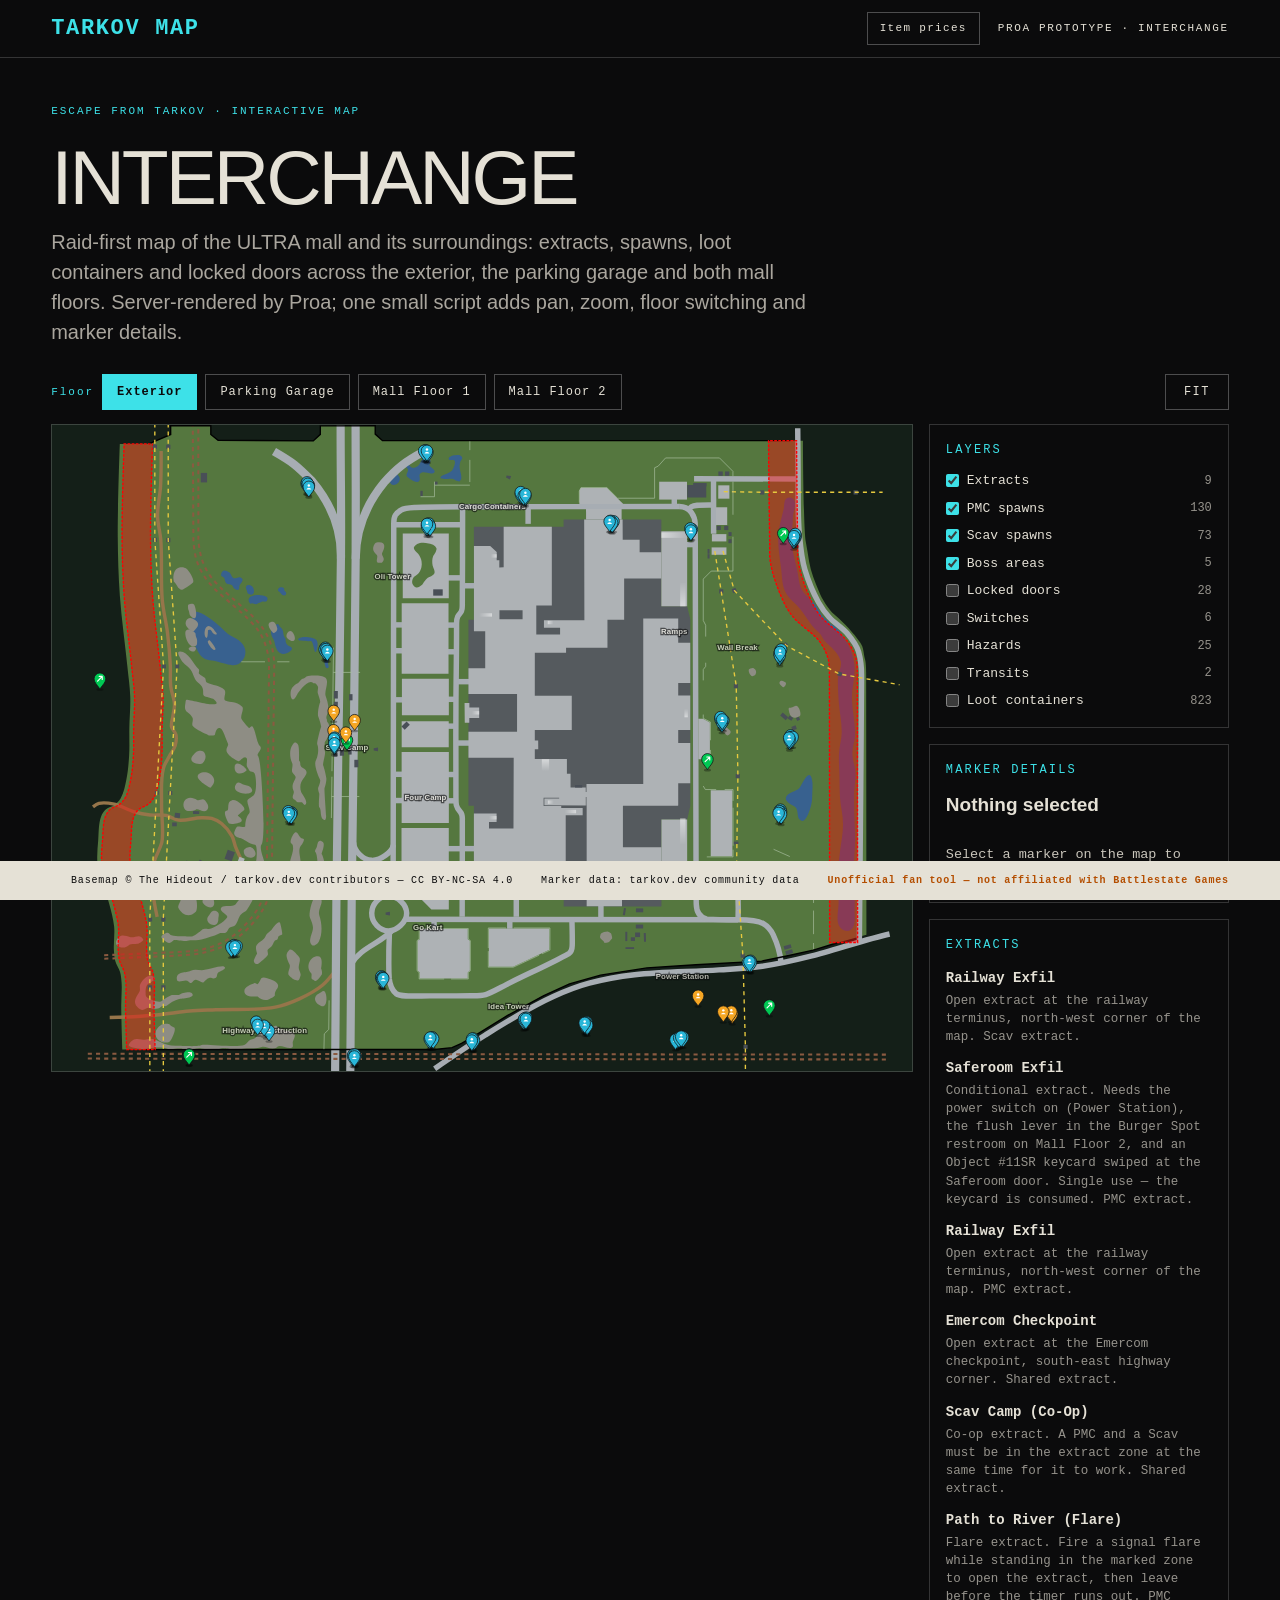
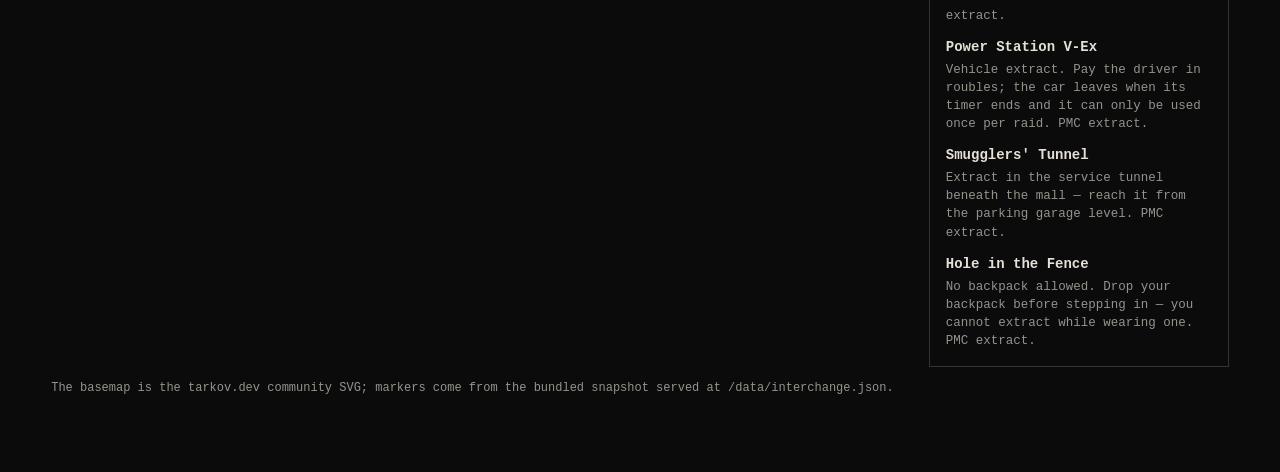
==== commit 3ae32751: "Add item prices page + price index (main 963e912); cache-bust v=963e912" ====
--- a/index.html
+++ b/index.html
@@ -1,4 +1,4 @@
-<!DOCTYPE html><!-- Rendered with Proa --><html lang="en"><head><meta charset="utf-8"><meta name="viewport" content="width=device-width, initial-scale=1"><meta name="color-scheme" content="dark"><title>Interchange — Tarkov Map</title><link rel="icon" href="static/favicon.svg"><link rel="stylesheet" href="static/styles.css?v=869b29f"></head><body><main data-map-page><header class="topbar"><a class="wordmark" href="./">TARKOV MAP</a><span>PROA PROTOTYPE · INTERCHANGE</span></header><section class="map-intro"><p class="kicker">ESCAPE FROM TARKOV · INTERACTIVE MAP</p><h1 class="map-title">Interchange</h1><p class="lede">Raid-first map of the ULTRA mall and its surroundings: extracts, spawns, loot containers and locked doors across the exterior, the parking garage and both mall floors. Server-rendered by Proa; one small script adds pan, zoom, floor switching and marker details.</p></section><section data-map-app class="map-app"><div class="map-toolbar"><div class="floor-tabs" data-floor-tabs><span class="toolbar-label">Floor</span><button type="button" class="floor-tab" data-floor-tab="exterior">Exterior</button><button type="button" class="floor-tab" data-floor-tab="garage">Parking Garage</button><button type="button" class="floor-tab" data-floor-tab="mall1">Mall Floor 1</button><button type="button" class="floor-tab" data-floor-tab="mall2">Mall Floor 2</button></div><button type="button" class="fit-button" data-fit-button>FIT</button></div><div class="map-layout"><div data-map-stage class="map-stage" id="map-stage"><svg xmlns="http://www.w3.org/2000/svg" xmlns:xlink="http://www.w3.org/1999/xlink" xml:space="preserve" id="svg235" viewBox="0 0 1127.6852 947.02582">
+<!DOCTYPE html><!-- Rendered with Proa --><html lang="en"><head><meta charset="utf-8"><meta name="viewport" content="width=device-width, initial-scale=1"><meta name="color-scheme" content="dark"><title>Interchange — Tarkov Map</title><link rel="icon" href="static/favicon.svg"><link rel="stylesheet" href="static/styles.css?v=963e912"></head><body><main data-map-page><header class="topbar"><a class="wordmark" href="./">TARKOV MAP</a><nav class="topbar-nav"><a class="topbar-link" href="items.html">Item prices</a><span>PROA PROTOTYPE · INTERCHANGE</span></nav></header><section class="map-intro"><p class="kicker">ESCAPE FROM TARKOV · INTERACTIVE MAP</p><h1 class="map-title">Interchange</h1><p class="lede">Raid-first map of the ULTRA mall and its surroundings: extracts, spawns, loot containers and locked doors across the exterior, the parking garage and both mall floors. Server-rendered by Proa; one small script adds pan, zoom, floor switching and marker details.</p></section><section data-map-app class="map-app"><div class="map-toolbar"><div class="floor-tabs" data-floor-tabs><span class="toolbar-label">Floor</span><button type="button" class="floor-tab" data-floor-tab="exterior">Exterior</button><button type="button" class="floor-tab" data-floor-tab="garage">Parking Garage</button><button type="button" class="floor-tab" data-floor-tab="mall1">Mall Floor 1</button><button type="button" class="floor-tab" data-floor-tab="mall2">Mall Floor 2</button></div><button type="button" class="fit-button" data-fit-button>FIT</button></div><div class="map-layout"><div data-map-stage class="map-stage" id="map-stage"><svg xmlns="http://www.w3.org/2000/svg" xmlns:xlink="http://www.w3.org/1999/xlink" xml:space="preserve" id="svg235" viewBox="0 0 1127.6852 947.02582">
   <style id="style_common">
     .trees { fill:#144043 }
     .cement { fill:#c6c2c2 }
@@ -401,4 +401,4 @@
     </g>
   </g>
 </svg>
-</div><aside data-map-side class="map-side"><section data-layer-panel class="side-panel"><h2>Layers</h2><div class="layer-list"><label class="layer-toggle" data-layer-toggle><input type="checkbox" data-layer="extract" data-default-on="true"><span class="layer-name">Extracts</span><span class="layer-count" data-count-for="extract"></span></label><label class="layer-toggle" data-layer-toggle><input type="checkbox" data-layer="pmc_spawn" data-default-on="true"><span class="layer-name">PMC spawns</span><span class="layer-count" data-count-for="pmc_spawn"></span></label><label class="layer-toggle" data-layer-toggle><input type="checkbox" data-layer="scav_spawn" data-default-on="true"><span class="layer-name">Scav spawns</span><span class="layer-count" data-count-for="scav_spawn"></span></label><label class="layer-toggle" data-layer-toggle><input type="checkbox" data-layer="boss" data-default-on="true"><span class="layer-name">Boss areas</span><span class="layer-count" data-count-for="boss"></span></label><label class="layer-toggle" data-layer-toggle><input type="checkbox" data-layer="lock" data-default-on="false"><span class="layer-name">Locked doors</span><span class="layer-count" data-count-for="lock"></span></label><label class="layer-toggle" data-layer-toggle><input type="checkbox" data-layer="switch" data-default-on="false"><span class="layer-name">Switches</span><span class="layer-count" data-count-for="switch"></span></label><label class="layer-toggle" data-layer-toggle><input type="checkbox" data-layer="hazard" data-default-on="false"><span class="layer-name">Hazards</span><span class="layer-count" data-count-for="hazard"></span></label><label class="layer-toggle" data-layer-toggle><input type="checkbox" data-layer="transit" data-default-on="false"><span class="layer-name">Transits</span><span class="layer-count" data-count-for="transit"></span></label><label class="layer-toggle" data-layer-toggle><input type="checkbox" data-layer="loot" data-default-on="false"><span class="layer-name">Loot containers</span><span class="layer-count" data-count-for="loot"></span></label></div></section><section data-detail-card class="side-panel" id="detail-card"><h2>Marker details</h2><p class="detail-name" id="detail-name">Nothing selected</p><p class="detail-meta" id="detail-meta"></p><p class="detail-note" id="detail-note">Select a marker on the map to see what it is and how it works.</p></section><section data-extract-list class="side-panel"><h2>Extracts</h2><ul class="extract-list"><li data-extract-item><button type="button" class="extract-link" data-extract-name="Railway Exfil">Railway Exfil</button><p class="extract-note">Open extract at the railway terminus, north-west corner of the map. Scav extract.</p></li><li data-extract-item><button type="button" class="extract-link" data-extract-name="Saferoom Exfil">Saferoom Exfil</button><p class="extract-note">Conditional extract. Needs the power switch on (Power Station), the flush lever in the Burger Spot restroom on Mall Floor 2, and an Object #11SR keycard swiped at the Saferoom door. Single use — the keycard is consumed. PMC extract.</p></li><li data-extract-item><button type="button" class="extract-link" data-extract-name="Railway Exfil">Railway Exfil</button><p class="extract-note">Open extract at the railway terminus, north-west corner of the map. PMC extract.</p></li><li data-extract-item><button type="button" class="extract-link" data-extract-name="Emercom Checkpoint">Emercom Checkpoint</button><p class="extract-note">Open extract at the Emercom checkpoint, south-east highway corner. Shared extract.</p></li><li data-extract-item><button type="button" class="extract-link" data-extract-name="Scav Camp (Co-Op)">Scav Camp (Co-Op)</button><p class="extract-note">Co-op extract. A PMC and a Scav must be in the extract zone at the same time for it to work. Shared extract.</p></li><li data-extract-item><button type="button" class="extract-link" data-extract-name="Path to River (Flare)">Path to River (Flare)</button><p class="extract-note">Flare extract. Fire a signal flare while standing in the marked zone to open the extract, then leave before the timer runs out. PMC extract.</p></li><li data-extract-item><button type="button" class="extract-link" data-extract-name="Power Station V-Ex">Power Station V-Ex</button><p class="extract-note">Vehicle extract. Pay the driver in roubles; the car leaves when its timer ends and it can only be used once per raid. PMC extract.</p></li><li data-extract-item><button type="button" class="extract-link" data-extract-name="Smugglers&#39; Tunnel">Smugglers' Tunnel</button><p class="extract-note">Extract in the service tunnel beneath the mall — reach it from the parking garage level. PMC extract.</p></li><li data-extract-item><button type="button" class="extract-link" data-extract-name="Hole in the Fence">Hole in the Fence</button><p class="extract-note">No backpack allowed. Drop your backpack before stepping in — you cannot extract while wearing one. PMC extract.</p></li></ul></section></aside></div><p class="map-note">The basemap is the tarkov.dev community SVG; markers come from the bundled snapshot served at /data/interchange.json.</p></section><footer class="receipt"><span>Basemap © The Hideout / tarkov.dev contributors — CC BY-NC-SA 4.0</span><span>Marker data: tarkov.dev community data</span><strong>Unofficial fan tool — not affiliated with Battlestate Games</strong></footer><script src="static/map.js?v=869b29f"></script></main></body></html>+</div><aside data-map-side class="map-side"><section data-layer-panel class="side-panel"><h2>Layers</h2><div class="layer-list"><label class="layer-toggle" data-layer-toggle><input type="checkbox" data-layer="extract" data-default-on="true"><span class="layer-name">Extracts</span><span class="layer-count" data-count-for="extract"></span></label><label class="layer-toggle" data-layer-toggle><input type="checkbox" data-layer="pmc_spawn" data-default-on="true"><span class="layer-name">PMC spawns</span><span class="layer-count" data-count-for="pmc_spawn"></span></label><label class="layer-toggle" data-layer-toggle><input type="checkbox" data-layer="scav_spawn" data-default-on="true"><span class="layer-name">Scav spawns</span><span class="layer-count" data-count-for="scav_spawn"></span></label><label class="layer-toggle" data-layer-toggle><input type="checkbox" data-layer="boss" data-default-on="true"><span class="layer-name">Boss areas</span><span class="layer-count" data-count-for="boss"></span></label><label class="layer-toggle" data-layer-toggle><input type="checkbox" data-layer="lock" data-default-on="false"><span class="layer-name">Locked doors</span><span class="layer-count" data-count-for="lock"></span></label><label class="layer-toggle" data-layer-toggle><input type="checkbox" data-layer="switch" data-default-on="false"><span class="layer-name">Switches</span><span class="layer-count" data-count-for="switch"></span></label><label class="layer-toggle" data-layer-toggle><input type="checkbox" data-layer="hazard" data-default-on="false"><span class="layer-name">Hazards</span><span class="layer-count" data-count-for="hazard"></span></label><label class="layer-toggle" data-layer-toggle><input type="checkbox" data-layer="transit" data-default-on="false"><span class="layer-name">Transits</span><span class="layer-count" data-count-for="transit"></span></label><label class="layer-toggle" data-layer-toggle><input type="checkbox" data-layer="loot" data-default-on="false"><span class="layer-name">Loot containers</span><span class="layer-count" data-count-for="loot"></span></label></div></section><section data-detail-card class="side-panel" id="detail-card"><h2>Marker details</h2><p class="detail-name" id="detail-name">Nothing selected</p><p class="detail-meta" id="detail-meta"></p><p class="detail-note" id="detail-note">Select a marker on the map to see what it is and how it works.</p></section><section data-extract-list class="side-panel"><h2>Extracts</h2><ul class="extract-list"><li data-extract-item><button type="button" class="extract-link" data-extract-name="Railway Exfil">Railway Exfil</button><p class="extract-note">Open extract at the railway terminus, north-west corner of the map. Scav extract.</p></li><li data-extract-item><button type="button" class="extract-link" data-extract-name="Saferoom Exfil">Saferoom Exfil</button><p class="extract-note">Conditional extract. Needs the power switch on (Power Station), the flush lever in the Burger Spot restroom on Mall Floor 2, and an Object #11SR keycard swiped at the Saferoom door. Single use — the keycard is consumed. PMC extract.</p></li><li data-extract-item><button type="button" class="extract-link" data-extract-name="Railway Exfil">Railway Exfil</button><p class="extract-note">Open extract at the railway terminus, north-west corner of the map. PMC extract.</p></li><li data-extract-item><button type="button" class="extract-link" data-extract-name="Emercom Checkpoint">Emercom Checkpoint</button><p class="extract-note">Open extract at the Emercom checkpoint, south-east highway corner. Shared extract.</p></li><li data-extract-item><button type="button" class="extract-link" data-extract-name="Scav Camp (Co-Op)">Scav Camp (Co-Op)</button><p class="extract-note">Co-op extract. A PMC and a Scav must be in the extract zone at the same time for it to work. Shared extract.</p></li><li data-extract-item><button type="button" class="extract-link" data-extract-name="Path to River (Flare)">Path to River (Flare)</button><p class="extract-note">Flare extract. Fire a signal flare while standing in the marked zone to open the extract, then leave before the timer runs out. PMC extract.</p></li><li data-extract-item><button type="button" class="extract-link" data-extract-name="Power Station V-Ex">Power Station V-Ex</button><p class="extract-note">Vehicle extract. Pay the driver in roubles; the car leaves when its timer ends and it can only be used once per raid. PMC extract.</p></li><li data-extract-item><button type="button" class="extract-link" data-extract-name="Smugglers&#39; Tunnel">Smugglers' Tunnel</button><p class="extract-note">Extract in the service tunnel beneath the mall — reach it from the parking garage level. PMC extract.</p></li><li data-extract-item><button type="button" class="extract-link" data-extract-name="Hole in the Fence">Hole in the Fence</button><p class="extract-note">No backpack allowed. Drop your backpack before stepping in — you cannot extract while wearing one. PMC extract.</p></li></ul></section></aside></div><p class="map-note">The basemap is the tarkov.dev community SVG; markers come from the bundled snapshot served at /data/interchange.json.</p></section><footer class="receipt"><span>Basemap © The Hideout / tarkov.dev contributors — CC BY-NC-SA 4.0</span><span>Marker data: tarkov.dev community data</span><strong>Unofficial fan tool — not affiliated with Battlestate Games</strong></footer><script src="static/map.js?v=963e912"></script></main></body></html>
--- a/static/styles.css
+++ b/static/styles.css
@@ -171,6 +171,9 @@
   .visible {
     visibility: visible;
   }
+  .fixed {
+    position: fixed;
+  }
   .static {
     position: static;
   }
@@ -201,6 +204,9 @@
   .grid {
     display: grid;
   }
+  .inline {
+    display: inline;
+  }
   .inline-flex {
     display: inline-flex;
   }
@@ -288,9 +294,16 @@
     --tw-shadow: 0 1px 3px 0 var(--tw-shadow-color, rgb(0 0 0 / 0.1)), 0 1px 2px -1px var(--tw-shadow-color, rgb(0 0 0 / 0.1));
     box-shadow: var(--tw-inset-shadow), var(--tw-inset-ring-shadow), var(--tw-ring-offset-shadow), var(--tw-ring-shadow), var(--tw-shadow);
   }
+  .ring {
+    --tw-ring-shadow: var(--tw-ring-inset,) 0 0 0 calc(1px + var(--tw-ring-offset-width)) var(--tw-ring-color, currentcolor);
+    box-shadow: var(--tw-inset-shadow), var(--tw-inset-ring-shadow), var(--tw-ring-offset-shadow), var(--tw-ring-shadow), var(--tw-shadow);
+  }
   .outline {
     outline-style: var(--tw-outline-style);
     outline-width: 1px;
+  }
+  .filter {
+    filter: var(--tw-blur,) var(--tw-brightness,) var(--tw-contrast,) var(--tw-grayscale,) var(--tw-hue-rotate,) var(--tw-invert,) var(--tw-saturate,) var(--tw-sepia,) var(--tw-drop-shadow,);
   }
   .transition {
     transition-property: color, background-color, border-color, outline-color, text-decoration-color, fill, stroke, --tw-gradient-from, --tw-gradient-via, --tw-gradient-to, opacity, box-shadow, transform, translate, scale, rotate, filter, -webkit-backdrop-filter, backdrop-filter, display, content-visibility, overlay, pointer-events;
@@ -894,6 +907,192 @@
       margin-left: 0;
     }
   }
+  .topbar-nav {
+    display: flex;
+    align-items: center;
+    gap: 18px;
+  }
+  .topbar-link {
+    border: 1px solid #ffffff45;
+    padding: 7px 12px;
+    text-decoration: none;
+    font-size: 11px;
+    letter-spacing: .12em;
+  }
+  .topbar-link:hover {
+    border-color: var(--cyan);
+    color: var(--cyan);
+  }
+  .price-app {
+    padding: 0 4vw 4vh;
+  }
+  .price-search {
+    display: flex;
+    flex-direction: column;
+    gap: 10px;
+    max-width: 760px;
+    margin-bottom: 16px;
+  }
+  .price-search-input {
+    background: #ffffff0a;
+    border: 1px solid #ffffff45;
+    color: var(--bone);
+    font: inherit;
+    font-size: 16px;
+    padding: 12px 14px;
+    width: 100%;
+  }
+  .price-search-input:focus {
+    outline: none;
+    border-color: var(--cyan);
+  }
+  .price-status {
+    color: #96938c;
+    font-size: 12.5px;
+    margin: 0;
+  }
+  .seed-note {
+    color: #ffb340;
+    border: 1px solid #ffb34066;
+    background: #ffb34014;
+    font-size: 12.5px;
+    line-height: 1.5;
+    margin: 0;
+    padding: 10px 12px;
+  }
+  .seed-note:empty {
+    display: none;
+  }
+  .price-layout {
+    display: grid;
+    grid-template-columns: 1fr 380px;
+    gap: 16px;
+    align-items: start;
+  }
+  .price-results {
+    display: flex;
+    flex-direction: column;
+    gap: 8px;
+    min-height: 120px;
+  }
+  .price-no-results {
+    color: #96938c;
+    font-size: 13.5px;
+    margin: 4px 0;
+  }
+  .price-result {
+    display: flex;
+    align-items: center;
+    justify-content: space-between;
+    gap: 12px;
+    background: transparent;
+    border: 1px solid #ffffff2b;
+    color: var(--bone);
+    font: inherit;
+    padding: 10px 12px;
+    cursor: pointer;
+    text-align: left;
+    width: 100%;
+  }
+  .price-result:hover {
+    border-color: var(--cyan);
+  }
+  .price-result.is-active {
+    border-color: var(--cyan);
+    background: #3de1e814;
+  }
+  .price-result-main {
+    display: flex;
+    flex-direction: column;
+    gap: 2px;
+    min-width: 0;
+  }
+  .price-result-name {
+    font-family: Arial,sans-serif;
+    font-size: 14.5px;
+    font-weight: 700;
+    white-space: nowrap;
+    overflow: hidden;
+    text-overflow: ellipsis;
+  }
+  .price-result-sub {
+    color: #96938c;
+    font-size: 11.5px;
+    letter-spacing: .06em;
+  }
+  .price-result-price {
+    color: var(--cyan);
+    font-size: 13px;
+    white-space: nowrap;
+  }
+  .price-detail {
+    position: sticky;
+    top: 16px;
+  }
+  .price-icon {
+    max-width: 96px;
+    max-height: 96px;
+    margin: 4px 0 8px;
+  }
+  .price-section {
+    margin-top: 14px;
+  }
+  .price-section-title {
+    margin: 0 0 8px;
+    font-size: 11px;
+    letter-spacing: .16em;
+    color: var(--cyan);
+    text-transform: uppercase;
+  }
+  .price-row {
+    display: flex;
+    justify-content: space-between;
+    gap: 12px;
+    padding: 4px 0;
+    border-bottom: 1px solid #ffffff14;
+    font-size: 13.5px;
+  }
+  .price-row:last-child {
+    border-bottom: none;
+  }
+  .price-row-label {
+    color: #c9c5bb;
+  }
+  .price-row-value {
+    font-weight: 700;
+    white-space: nowrap;
+  }
+  .price-row-value.is-up {
+    color: #00c853;
+  }
+  .price-row-value.is-down {
+    color: var(--red);
+  }
+  .price-best {
+    margin-top: 14px;
+    border: 1px solid var(--cyan);
+    background: #3de1e814;
+    padding: 10px 12px;
+  }
+  .price-best-text {
+    color: var(--cyan);
+    font-size: 14px;
+    font-weight: 700;
+  }
+  .price-verdict {
+    margin: 12px 0 0;
+    font-size: 14px;
+    line-height: 1.5;
+    color: var(--bone);
+  }
+  @media (max-width:900px) {
+    .price-layout {
+      grid-template-columns: 1fr;
+    }
+    .price-detail {
+      position: static;
+    }
+  }
 }
 @property --tw-rotate-x {
   syntax: "*";
@@ -997,6 +1196,59 @@
   syntax: "*";
   inherits: false;
   initial-value: solid;
+}
+@property --tw-blur {
+  syntax: "*";
+  inherits: false;
+}
+@property --tw-brightness {
+  syntax: "*";
+  inherits: false;
+}
+@property --tw-contrast {
+  syntax: "*";
+  inherits: false;
+}
+@property --tw-grayscale {
+  syntax: "*";
+  inherits: false;
+}
+@property --tw-hue-rotate {
+  syntax: "*";
+  inherits: false;
+}
+@property --tw-invert {
+  syntax: "*";
+  inherits: false;
+}
+@property --tw-opacity {
+  syntax: "*";
+  inherits: false;
+}
+@property --tw-saturate {
+  syntax: "*";
+  inherits: false;
+}
+@property --tw-sepia {
+  syntax: "*";
+  inherits: false;
+}
+@property --tw-drop-shadow {
+  syntax: "*";
+  inherits: false;
+}
+@property --tw-drop-shadow-color {
+  syntax: "*";
+  inherits: false;
+}
+@property --tw-drop-shadow-alpha {
+  syntax: "<percentage>";
+  inherits: false;
+  initial-value: 100%;
+}
+@property --tw-drop-shadow-size {
+  syntax: "*";
+  inherits: false;
 }
 @layer properties {
   @supports ((-webkit-hyphens: none) and (not (margin-trim: inline))) or ((-moz-orient: inline) and (not (color:rgb(from red r g b)))) {
@@ -1024,6 +1276,19 @@
       --tw-ring-offset-color: #fff;
       --tw-ring-offset-shadow: 0 0 #0000;
       --tw-outline-style: solid;
-    }
-  }
-}
+      --tw-blur: initial;
+      --tw-brightness: initial;
+      --tw-contrast: initial;
+      --tw-grayscale: initial;
+      --tw-hue-rotate: initial;
+      --tw-invert: initial;
+      --tw-opacity: initial;
+      --tw-saturate: initial;
+      --tw-sepia: initial;
+      --tw-drop-shadow: initial;
+      --tw-drop-shadow-color: initial;
+      --tw-drop-shadow-alpha: 100%;
+      --tw-drop-shadow-size: initial;
+    }
+  }
+}
